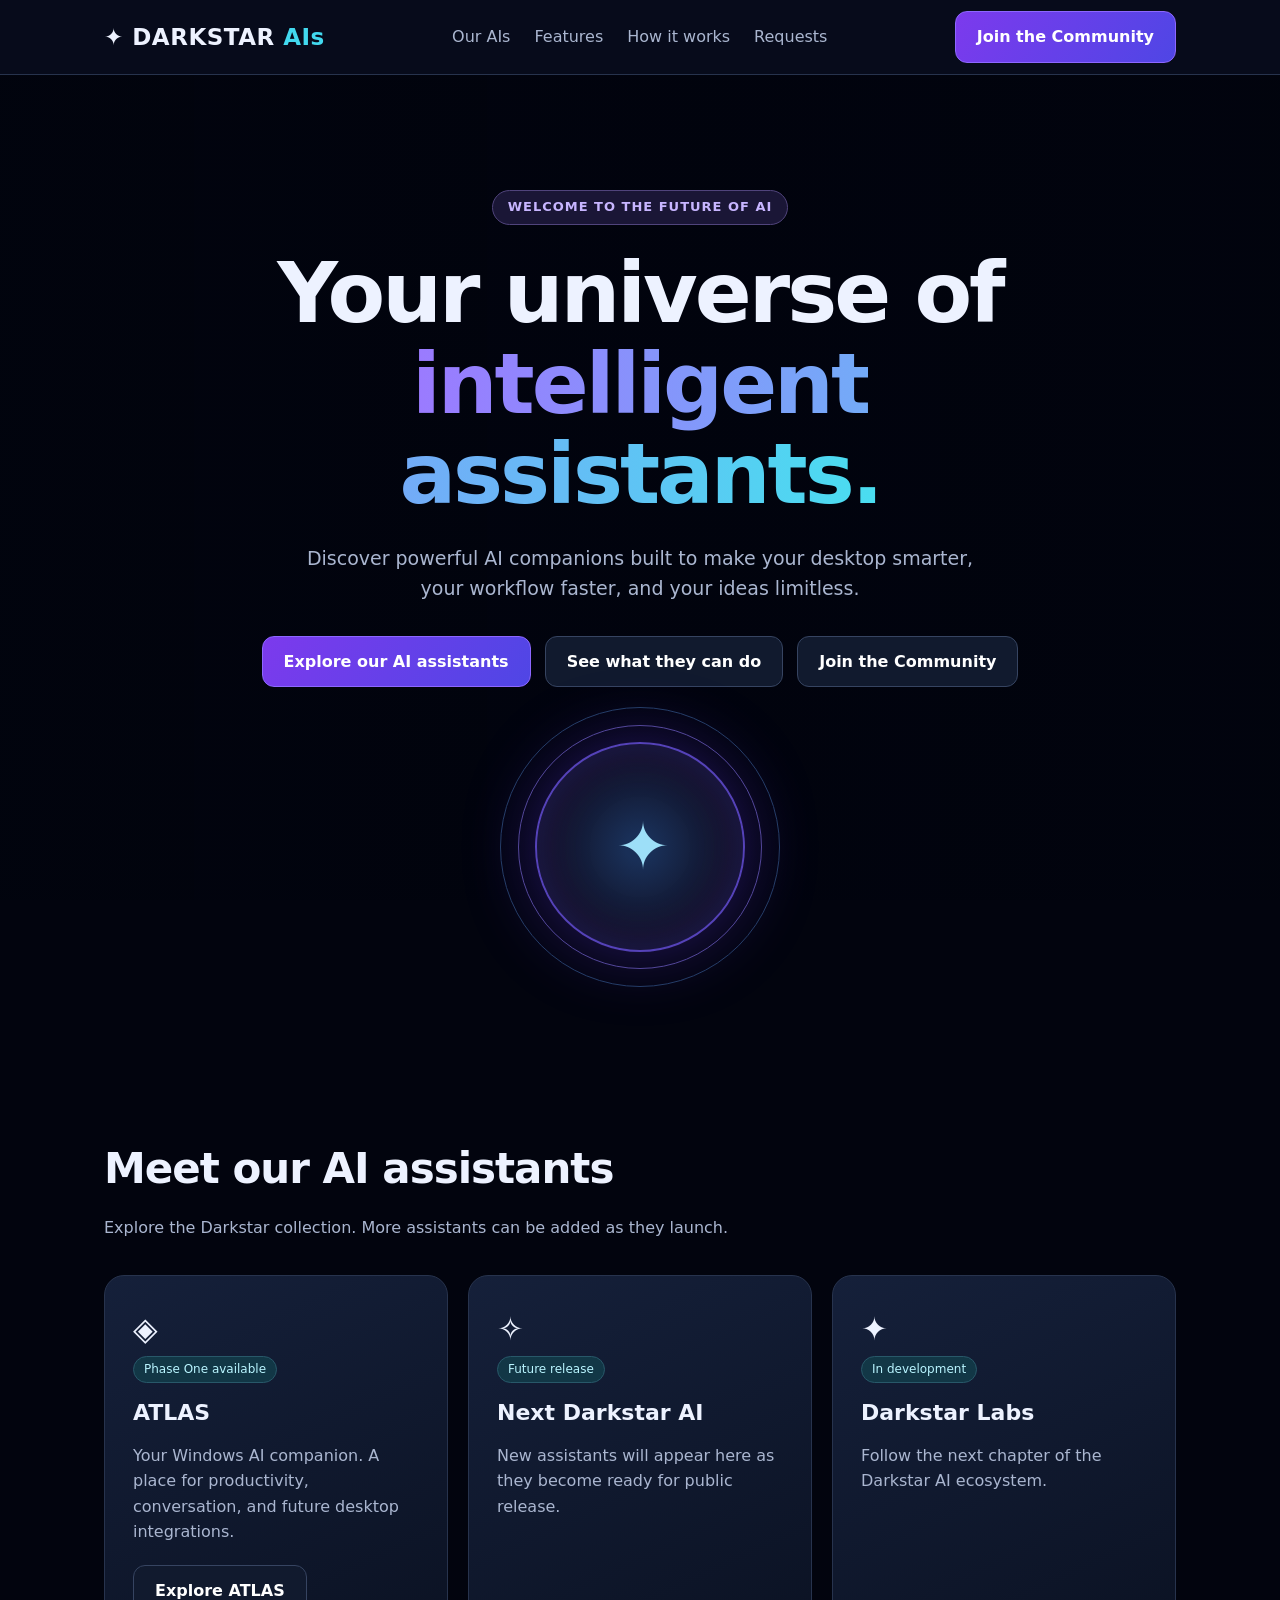
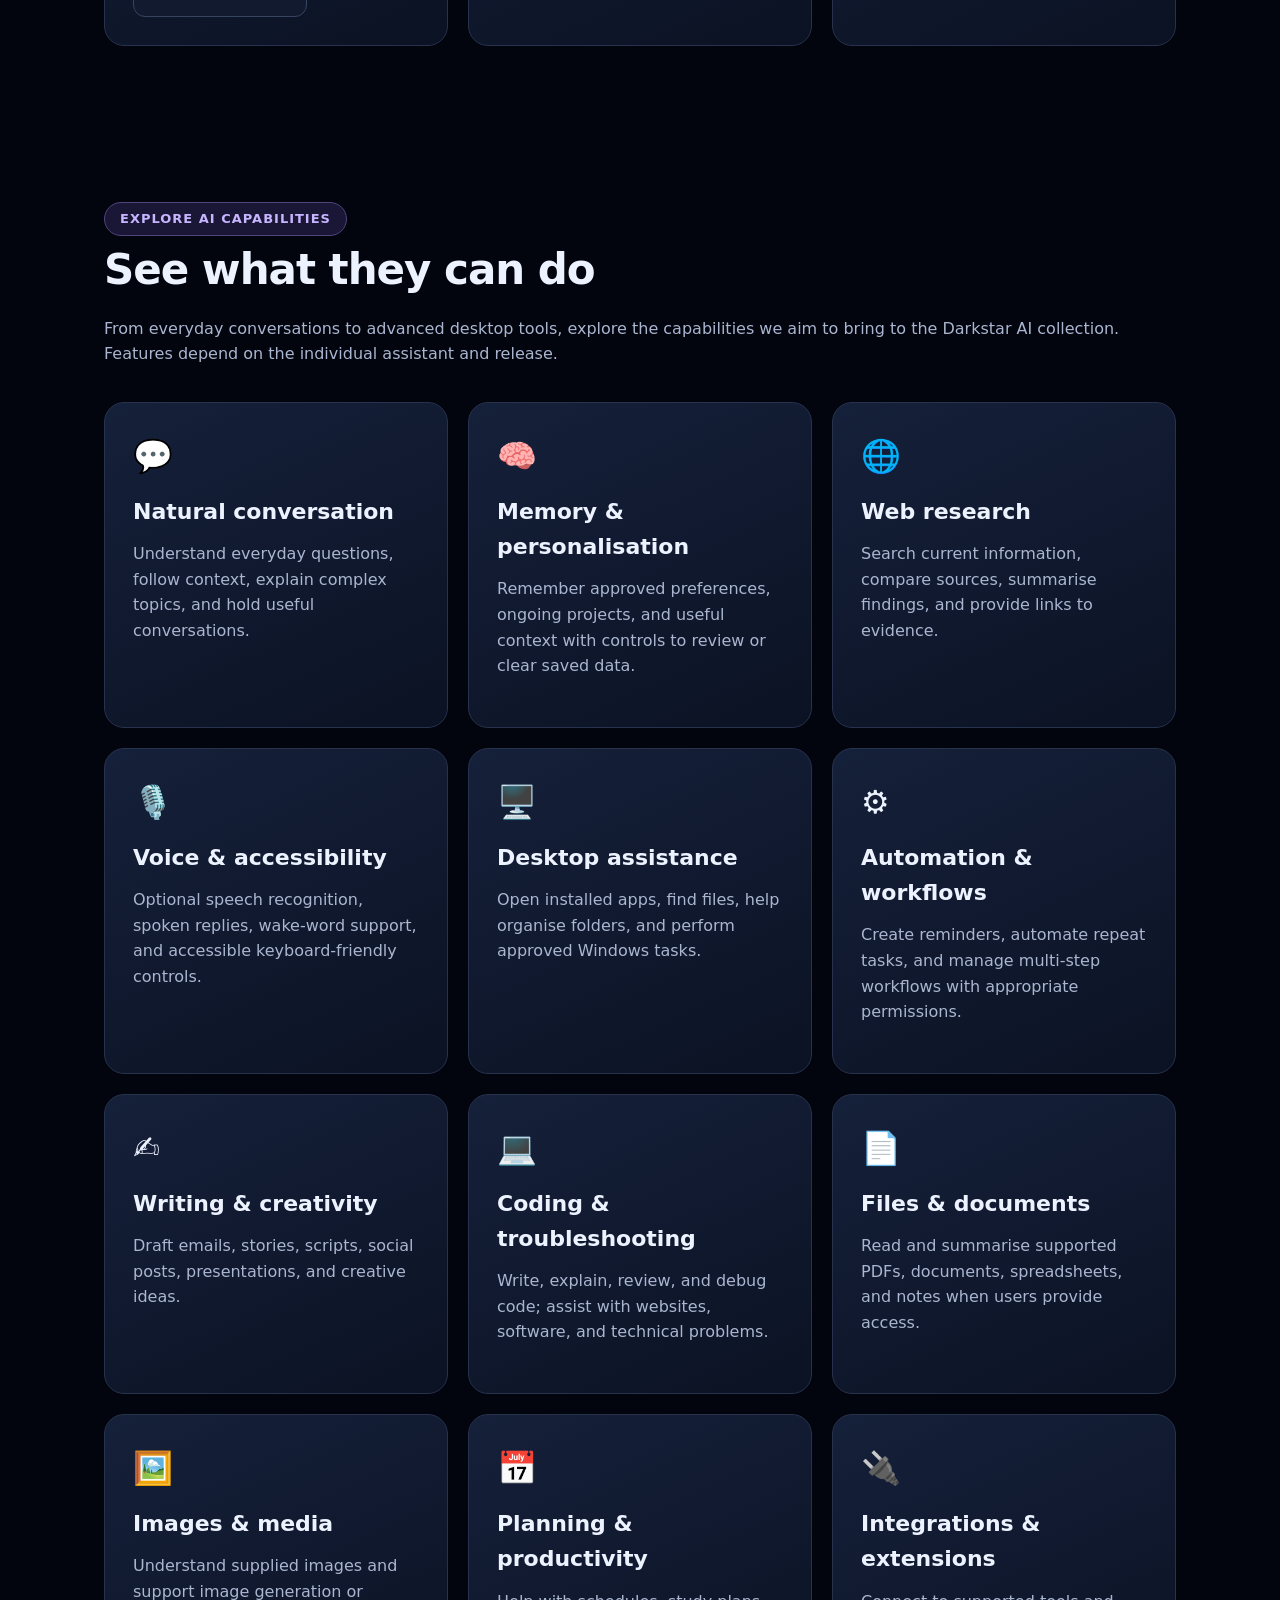
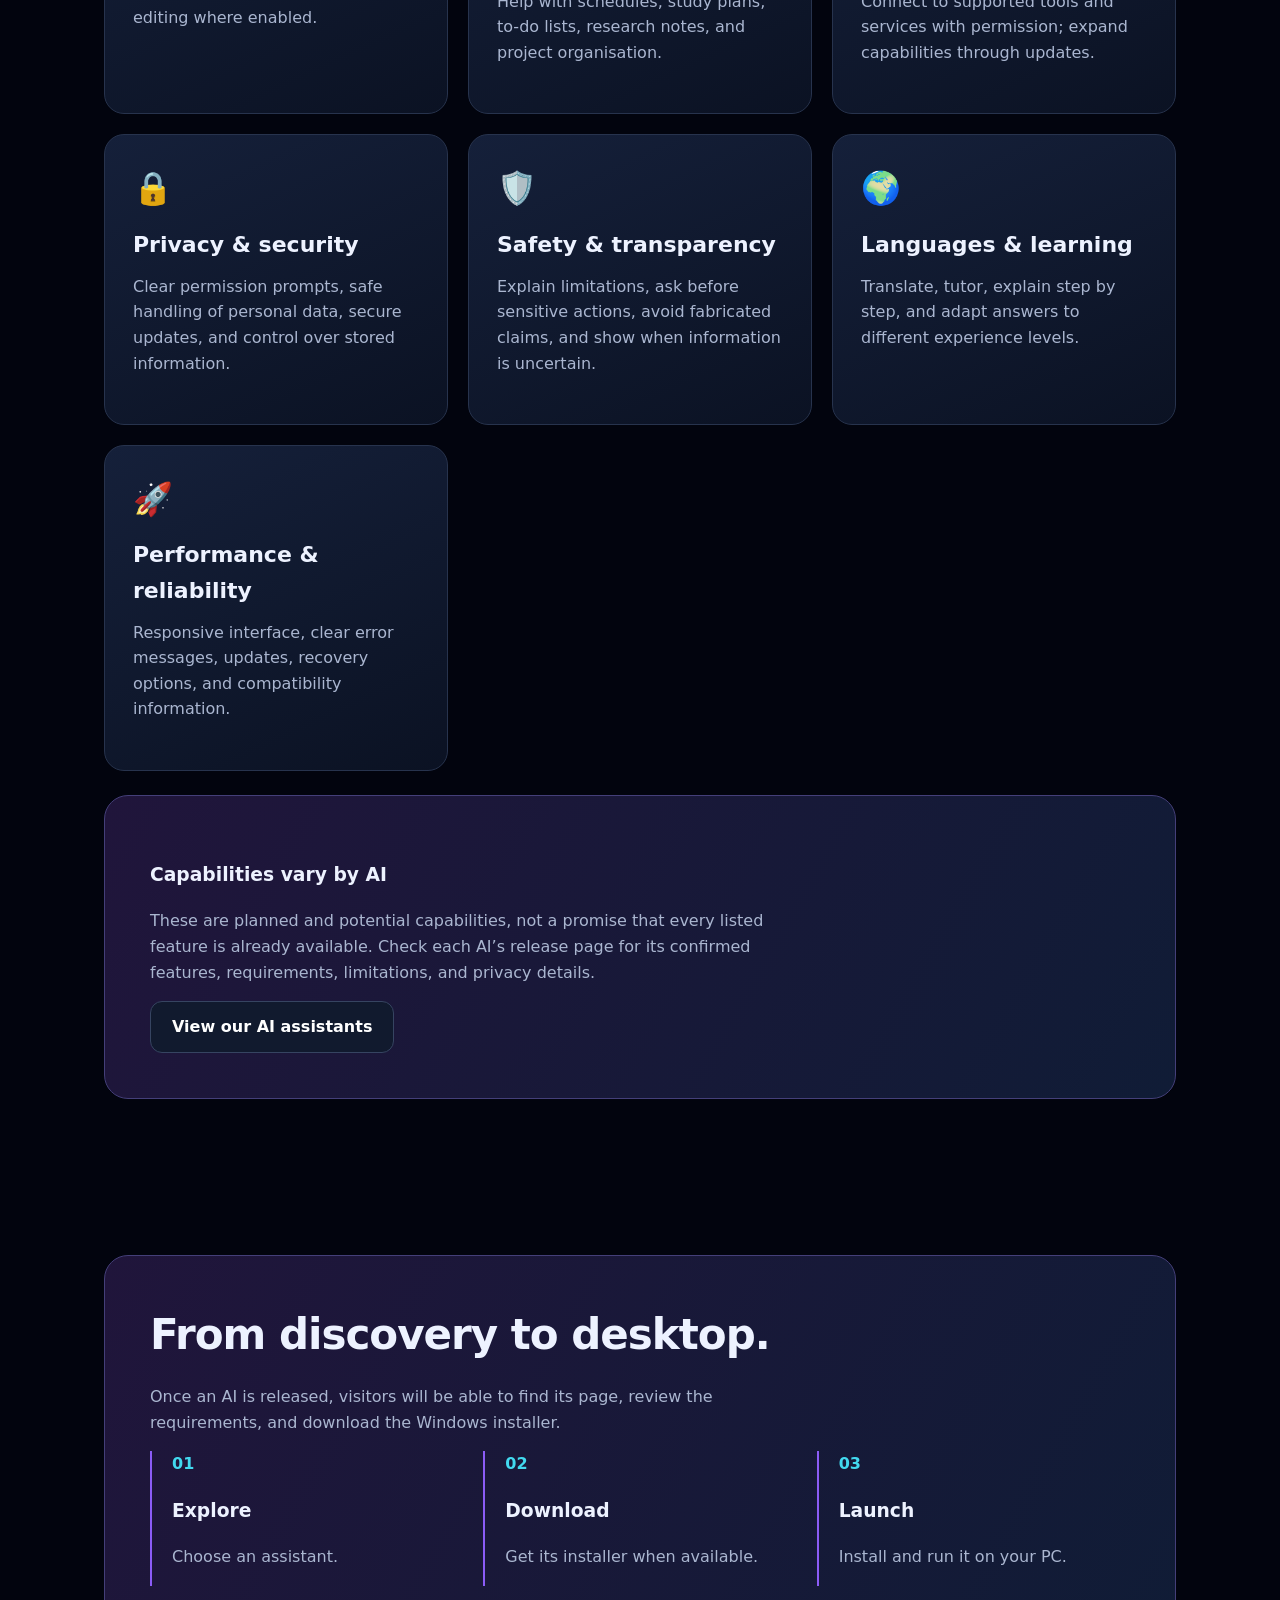
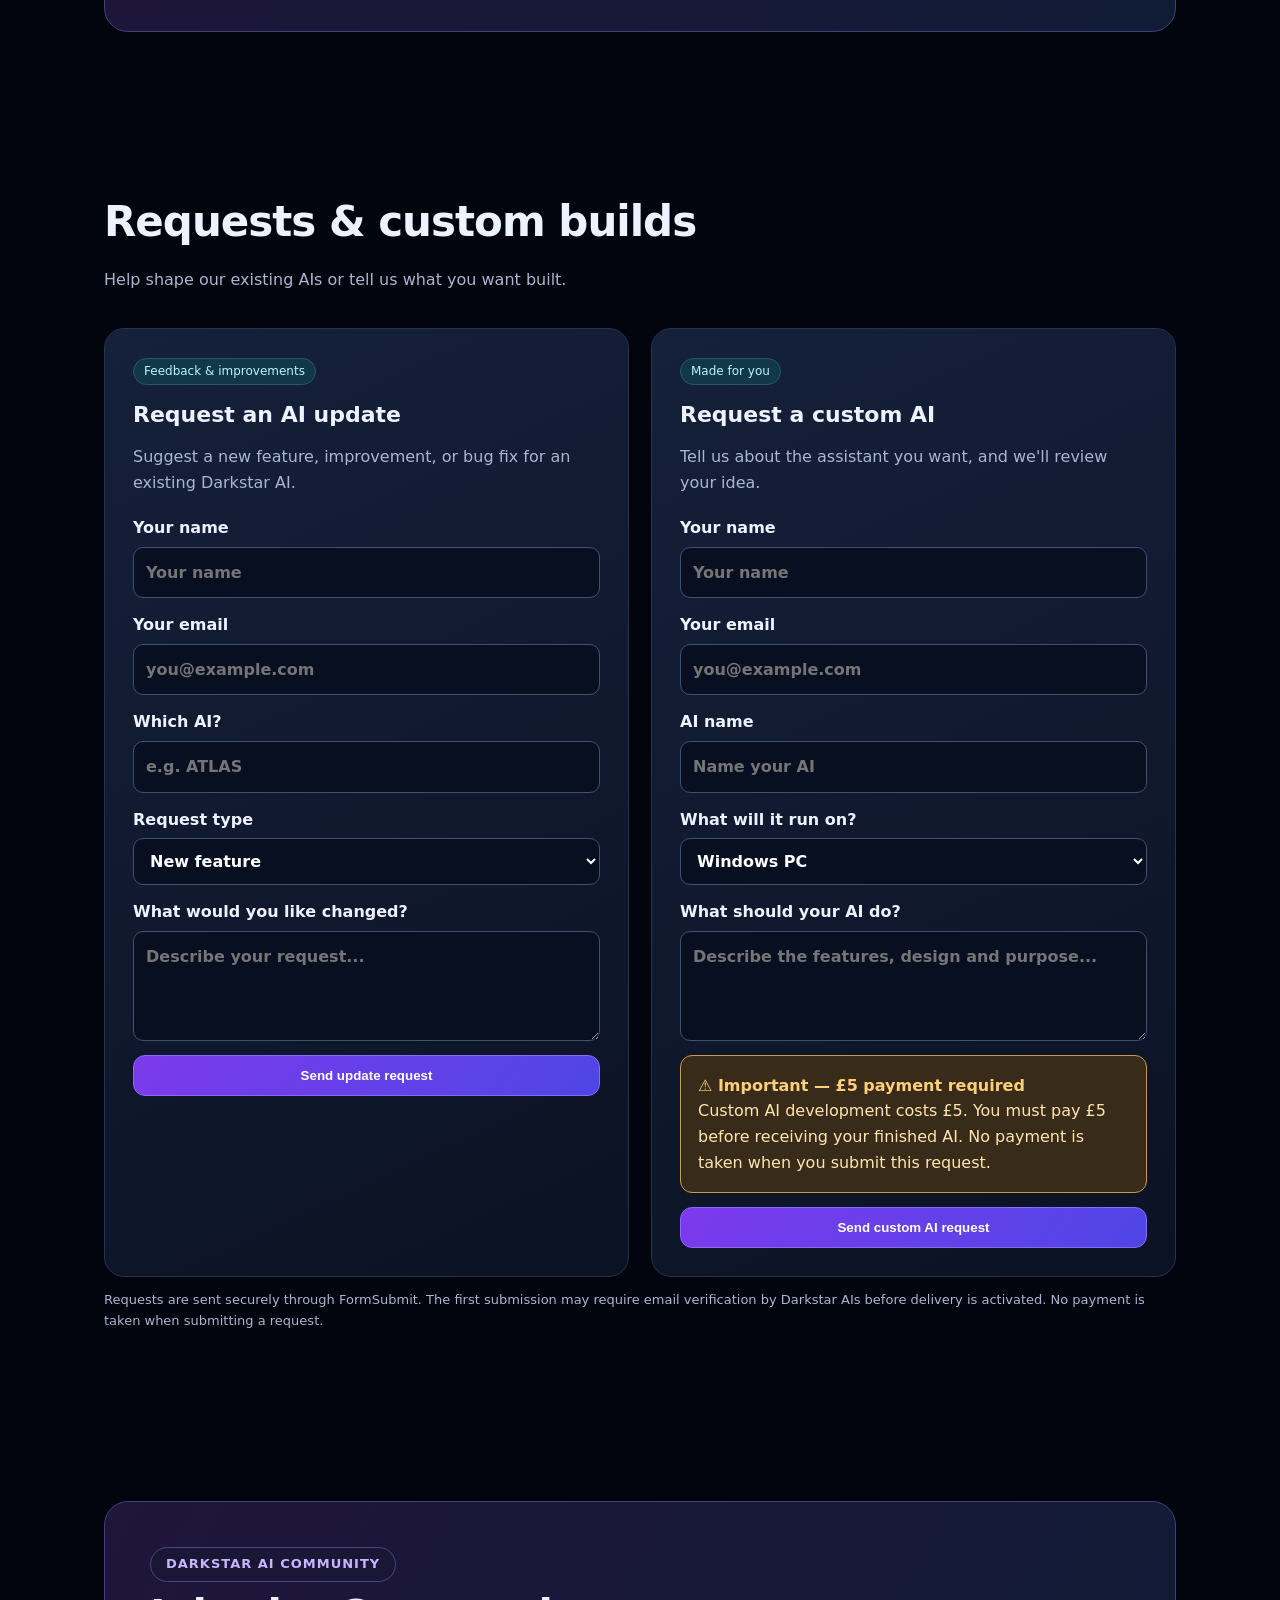
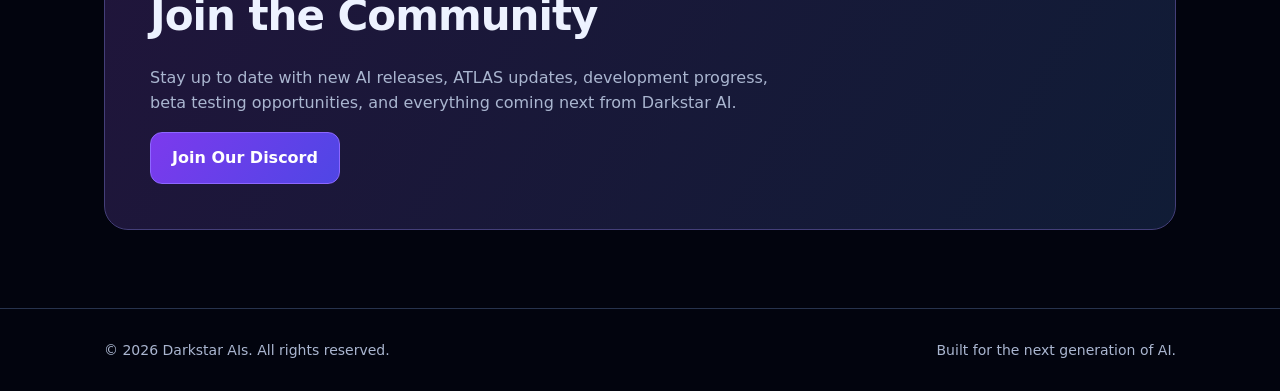
==== index.html @ ad6020cc "Remove Earth and Jupiter from Darkstar website backgrounds" ====
<!doctype html><html lang="en"><head><meta charset="utf-8"><meta name="viewport" content="width=device-width, initial-scale=1"><meta name="description" content="Darkstar AIs — discover next-generation desktop AI assistants."><title>Darkstar AIs — Your AI Universe</title><style>:root{color-scheme:dark;--bg:#060917;--card:#10182b;--line:#27334d;--accent:#8b5cf6;--cyan:#42d9ef;--text:#edf2ff;--muted:#aab6d0}*{box-sizing:border-box}html{scroll-behavior:smooth}body{margin:0;background:radial-gradient(ellipse at 80% 0%,#241544 0%,transparent 42%),radial-gradient(ellipse at 0% 50%,#092943 0%,transparent 38%),var(--bg);font:16px/1.6 system-ui,Segoe UI,Arial,sans-serif;color:var(--text)}a{color:inherit;text-decoration:none}.wrap{max-width:1120px;margin:auto;padding:0 24px}header{position:sticky;top:0;z-index:3;background:#080d1de8;backdrop-filter:blur(12px);border-bottom:1px solid var(--line)}nav{min-height:74px;display:flex;align-items:center;justify-content:space-between;gap:20px}.brand{font-size:23px;font-weight:850;letter-spacing:.5px}.brand span{color:var(--cyan)}.navlinks{display:flex;gap:24px;color:var(--muted)}.navlinks a:hover{color:white}.btn{display:inline-flex;align-items:center;justify-content:center;border:1px solid #8d67ff;border-radius:12px;padding:12px 21px;background:linear-gradient(125deg,#7c3aed,#4f46e5);font-weight:700;cursor:pointer;color:white}.btn.secondary{background:#111a2e;border-color:#364461}.btn:hover{filter:brightness(1.16)}.hero{padding:115px 0 105px;text-align:center}.eyebrow{display:inline-block;border:1px solid #50447c;border-radius:99px;padding:6px 15px;background:#1a1636;color:#c7b5ff;font-size:13px;font-weight:700;letter-spacing:1px;text-transform:uppercase}h1{font-size:clamp(46px,8vw,84px);line-height:1.08;letter-spacing:-3px;margin:23px auto;max-width:850px}h1 em{font-style:normal;background:linear-gradient(90deg,#9b7aff,#49def0);background-clip:text;color:transparent}.lead{max-width:670px;margin:0 auto 32px;color:var(--muted);font-size:19px}.actions{display:flex;gap:14px;justify-content:center;flex-wrap:wrap}.glow{width:210px;height:210px;border-radius:50%;margin:55px auto 0;display:grid;place-items:center;background:radial-gradient(circle,#192f57 10%,#101126 60%,#0b1020 70%);border:2px solid #5542b9;box-shadow:0 0 70px #683bf35c,inset 0 0 45px #5030ae66;position:relative}.glow:before,.glow:after{content:"";position:absolute;border:1px solid #53479a;border-radius:50%;inset:-19px}.glow:after{inset:-37px;border-color:#253d68}.glow strong{font-size:65px;letter-spacing:-6px;color:#9ddff8}section{padding:78px 0}h2{font-size:clamp(30px,4vw,42px);letter-spacing:-1px;margin:0 0 12px}.sub{color:var(--muted);margin:0 0 35px}.grid{display:grid;grid-template-columns:repeat(3,1fr);gap:20px}.card{border:1px solid var(--line);background:linear-gradient(155deg,#15203a,#0b1223);border-radius:20px;padding:28px}.card .symbol{font-size:32px}.card h3{font-size:22px;margin:12px 0}.card p{color:var(--muted);margin:0 0 20px}.tag{display:inline-block;color:#b9f5ff;background:#123746;border:1px solid #285869;border-radius:99px;padding:3px 10px;font-size:12px}.panel{border:1px solid #443f79;border-radius:24px;padding:45px;background:linear-gradient(120deg,#20153b,#101c36)}.panel p{color:var(--muted);max-width:650px}.request-grid{display:grid;grid-template-columns:1fr 1fr;gap:22px}.request-form{display:grid;gap:14px}.request-form label{display:grid;gap:6px;font-weight:650}.request-form input,.request-form select,.request-form textarea{width:100%;background:#080f20;border:1px solid #415071;border-radius:10px;color:#fff;padding:12px;font:inherit}.request-form textarea{min-height:110px;resize:vertical}.warning{border:1px solid #c99b4d;background:#382b1a;border-radius:12px;padding:17px;color:#ffe4ae}.warning strong{display:block;color:#ffcf79}.form-note{font-size:13px;color:var(--muted)}.steps{display:grid;grid-template-columns:repeat(3,1fr);gap:20px}.step{border-left:2px solid var(--accent);padding-left:20px}.step b{color:var(--cyan)}footer{border-top:1px solid var(--line);padding:30px 0;color:var(--muted);font-size:14px}.footer{display:flex;justify-content:space-between;gap:12px;flex-wrap:wrap}#notice{display:none;margin-top:15px;color:#b5eefa}@media(max-width:720px){.navlinks{gap:12px;font-size:13px}.navlinks a:last-child{display:none}.hero{padding:80px 0}.grid,.steps,.request-grid{grid-template-columns:1fr}.panel{padding:28px}h1{letter-spacing:-1.5px}}
/* Darkstar deep-space photography: remove all artificial planet circles. */
body{background:#02040e;min-height:100vh;isolation:isolate}
body::before{content:"";position:fixed;inset:0;z-index:-1;pointer-events:none;background:linear-gradient(90deg,rgba(2,4,14,.77),rgba(2,4,14,.58) 55%,rgba(2,4,14,.72)),url("https://cdn.esawebb.org/archives/images/screen/pillarsofcreation_composite.jpg") center center / cover no-repeat;opacity:.9}
body::after,main::before{content:none!important;display:none!important}
main{position:relative}
.card,.panel,.notice{backdrop-filter:blur(8px)}

/* Actual planet photography: Jupiter and Apollo 17 Earth, no synthetic circles or dark borders. */
body::after{content:"";display:block!important;position:fixed;right:-110px;top:12vh;width:clamp(290px,38vw,520px);aspect-ratio:1;z-index:-1;pointer-events:none;background:url("https://upload.wikimedia.org/wikipedia/commons/e/e2/Jupiter.jpg") center/cover no-repeat;mask-image:radial-gradient(circle at center,#000 0 42%,transparent 47%);-webkit-mask-image:radial-gradient(circle at center,#000 0 42%,transparent 47%);opacity:.86;filter:drop-shadow(0 0 16px rgba(250,200,160,.2))}
main::before{content:"";display:block!important;position:absolute;left:-85px;top:390px;width:210px;aspect-ratio:1;z-index:-1;pointer-events:none;background:url("https://upload.wikimedia.org/wikipedia/commons/9/97/The_Earth_seen_from_Apollo_17.jpg") center/cover no-repeat;mask-image:radial-gradient(circle at center,#000 0 42%,transparent 47%);-webkit-mask-image:radial-gradient(circle at center,#000 0 42%,transparent 47%);opacity:.82}
@media(max-width:720px){body::after{right:-130px;top:18vh;opacity:.56}main::before{left:-100px;opacity:.6}}

/* Planet visibility fix: keep photographic planets above page background but behind content. */
body{isolation:auto!important;position:relative}
body::before{z-index:0!important}
body::after{z-index:0!important;display:block!important;content:""!important;position:fixed!important;right:-85px!important;top:14vh!important;width:clamp(280px,34vw,470px)!important;height:clamp(280px,34vw,470px)!important;border-radius:50%!important;background-image:url("https://upload.wikimedia.org/wikipedia/commons/e/e2/Jupiter.jpg")!important;background-position:center!important;background-size:cover!important;opacity:.94!important;mask-image:radial-gradient(circle,#000 0 46%,transparent 49%)!important;-webkit-mask-image:radial-gradient(circle,#000 0 46%,transparent 49%)!important}
body>header,body>main,body>footer{position:relative;z-index:1}
main::before{z-index:0!important;display:block!important;content:""!important;position:absolute!important;top:330px!important;left:-90px!important;width:220px!important;height:220px!important;border-radius:50%!important;background-image:url("https://upload.wikimedia.org/wikipedia/commons/9/97/The_Earth_seen_from_Apollo_17.jpg")!important;background-position:center!important;background-size:cover!important;opacity:.9!important;mask-image:radial-gradient(circle,#000 0 46%,transparent 49%)!important;-webkit-mask-image:radial-gradient(circle,#000 0 46%,transparent 49%)!important}
main>.wrap,main>section{position:relative;z-index:1}
@media(max-width:720px){body::after{right:-150px!important;opacity:.6!important}main::before{left:-125px!important;opacity:.65!important}}

/* Planet removal: retain nebula photography only. */
body::after,main::before{content:none!important;display:none!important;background:none!important}
</style></head><body><header><div class="wrap"><nav><a class="brand" href="#top">✦ DARKSTAR <span>AIs</span></a><div class="navlinks"><a href="#assistants">Our AIs</a><a href="#features">Features</a><a href="#how">How it works</a><a href="#requests">Requests</a></div><a class="btn" href="https://discord.gg/D59r4F8wMC" target="_blank" rel="noopener noreferrer">Join the Community</a></nav></div></header><main id="top"><div class="wrap hero"><span class="eyebrow">Welcome to the future of AI</span><h1>Your universe of <em>intelligent assistants.</em></h1><p class="lead">Discover powerful AI companions built to make your desktop smarter, your workflow faster, and your ideas limitless.</p><div class="actions"><a class="btn" href="#assistants">Explore our AI assistants</a><a class="btn secondary" href="#features">See what they can do</a><a class="btn secondary" href="https://discord.gg/D59r4F8wMC" target="_blank" rel="noopener noreferrer">Join the Community</a></div><div class="glow" aria-label="Darkstar AI emblem"><strong>✦</strong></div></div><section id="assistants"><div class="wrap"><h2>Meet our AI assistants</h2><p class="sub">Explore the Darkstar collection. More assistants can be added as they launch.</p><div class="grid"><article class="card"><div class="symbol">◈</div><span class="tag">Phase One available</span><h3>ATLAS</h3><p>Your Windows AI companion. A place for productivity, conversation, and future desktop integrations.</p><a class="btn secondary" href="/atlas.html">Explore ATLAS</a></article><article class="card"><div class="symbol">✧</div><span class="tag">Future release</span><h3>Next Darkstar AI</h3><p>New assistants will appear here as they become ready for public release.</p></article><article class="card"><div class="symbol">✦</div><span class="tag">In development</span><h3>Darkstar Labs</h3><p>Follow the next chapter of the Darkstar AI ecosystem.</p></article></div><p id="notice" role="status">ATLAS is not yet available to download. Add your real installer link before launching downloads.</p></div></section><section id="features"><div class="wrap"><span class="eyebrow">Explore AI capabilities</span><h2>See what they can do</h2><p class="sub">From everyday conversations to advanced desktop tools, explore the capabilities we aim to bring to the Darkstar AI collection. Features depend on the individual assistant and release.</p><div class="grid"><article class="card"><div class="symbol">💬</div><h3>Natural conversation</h3><p>Understand everyday questions, follow context, explain complex topics, and hold useful conversations.</p></article><article class="card"><div class="symbol">🧠</div><h3>Memory & personalisation</h3><p>Remember approved preferences, ongoing projects, and useful context with controls to review or clear saved data.</p></article><article class="card"><div class="symbol">🌐</div><h3>Web research</h3><p>Search current information, compare sources, summarise findings, and provide links to evidence.</p></article><article class="card"><div class="symbol">🎙️</div><h3>Voice & accessibility</h3><p>Optional speech recognition, spoken replies, wake-word support, and accessible keyboard-friendly controls.</p></article><article class="card"><div class="symbol">🖥️</div><h3>Desktop assistance</h3><p>Open installed apps, find files, help organise folders, and perform approved Windows tasks.</p></article><article class="card"><div class="symbol">⚙️</div><h3>Automation & workflows</h3><p>Create reminders, automate repeat tasks, and manage multi-step workflows with appropriate permissions.</p></article><article class="card"><div class="symbol">✍️</div><h3>Writing & creativity</h3><p>Draft emails, stories, scripts, social posts, presentations, and creative ideas.</p></article><article class="card"><div class="symbol">💻</div><h3>Coding & troubleshooting</h3><p>Write, explain, review, and debug code; assist with websites, software, and technical problems.</p></article><article class="card"><div class="symbol">📄</div><h3>Files & documents</h3><p>Read and summarise supported PDFs, documents, spreadsheets, and notes when users provide access.</p></article><article class="card"><div class="symbol">🖼️</div><h3>Images & media</h3><p>Understand supplied images and support image generation or editing where enabled.</p></article><article class="card"><div class="symbol">📅</div><h3>Planning & productivity</h3><p>Help with schedules, study plans, to-do lists, research notes, and project organisation.</p></article><article class="card"><div class="symbol">🔌</div><h3>Integrations & extensions</h3><p>Connect to supported tools and services with permission; expand capabilities through updates.</p></article><article class="card"><div class="symbol">🔒</div><h3>Privacy & security</h3><p>Clear permission prompts, safe handling of personal data, secure updates, and control over stored information.</p></article><article class="card"><div class="symbol">🛡️</div><h3>Safety & transparency</h3><p>Explain limitations, ask before sensitive actions, avoid fabricated claims, and show when information is uncertain.</p></article><article class="card"><div class="symbol">🌍</div><h3>Languages & learning</h3><p>Translate, tutor, explain step by step, and adapt answers to different experience levels.</p></article><article class="card"><div class="symbol">🚀</div><h3>Performance & reliability</h3><p>Responsive interface, clear error messages, updates, recovery options, and compatibility information.</p></article></div><div class="panel" style="margin-top:24px"><h3>Capabilities vary by AI</h3><p>These are planned and potential capabilities, not a promise that every listed feature is already available. Check each AI’s release page for its confirmed features, requirements, limitations, and privacy details.</p><a class="btn secondary" href="#assistants">View our AI assistants</a></div></div></section><section id="how"><div class="wrap"><div class="panel"><h2>From discovery to desktop.</h2><p>Once an AI is released, visitors will be able to find its page, review the requirements, and download the Windows installer.</p><div class="steps"><div class="step"><b>01</b><h3>Explore</h3><p>Choose an assistant.</p></div><div class="step"><b>02</b><h3>Download</h3><p>Get its installer when available.</p></div><div class="step"><b>03</b><h3>Launch</h3><p>Install and run it on your PC.</p></div></div></div></div></section><section id="requests"><div class="wrap"><h2>Requests & custom builds</h2><p class="sub">Help shape our existing AIs or tell us what you want built.</p><div class="request-grid"><article class="card"><span class="tag">Feedback & improvements</span><h3>Request an AI update</h3><p>Suggest a new feature, improvement, or bug fix for an existing Darkstar AI.</p><form class="request-form" id="update-form" action="https://formsubmit.co/darkstars5771@gmail.com" method="POST"><input type="hidden" name="_next" value="https://darkstar-ais.github.io/darkstar-ais/"><input type="hidden" name="_subject" value="Darkstar AIs - Update Request"><input type="hidden" name="_template" value="table"><input type="hidden" name="request_category" value="AI update request"><label>Your name<input name="name" required maxlength="100" placeholder="Your name"></label><label>Your email<input name="email" type="email" required placeholder="you@example.com"></label><label>Which AI?<input name="ai" required maxlength="100" placeholder="e.g. ATLAS"></label><label>Request type<select name="type" required><option value="Feature request">New feature</option><option value="Bug report">Bug fix</option><option value="Improvement">Improvement</option></select></label><label>What would you like changed?<textarea name="details" required maxlength="4000" placeholder="Describe your request..."></textarea></label><button class="btn" type="submit">Send update request</button></form></article><article class="card"><span class="tag">Made for you</span><h3>Request a custom AI</h3><p>Tell us about the assistant you want, and we'll review your idea.</p><form class="request-form" id="custom-form" action="https://formsubmit.co/darkstars5771@gmail.com" method="POST"><input type="hidden" name="_next" value="https://darkstar-ais.github.io/darkstar-ais/"><input type="hidden" name="_subject" value="Darkstar AIs - Custom AI Request"><input type="hidden" name="_template" value="table"><input type="hidden" name="request_category" value="Custom AI request - £5 payable before delivery"><label>Your name<input name="name" required maxlength="100" placeholder="Your name"></label><label>Your email<input name="email" type="email" required placeholder="you@example.com"></label><label>AI name<input name="ai" required maxlength="100" placeholder="Name your AI"></label><label>What will it run on?<select name="platform" required><option value="Windows PC">Windows PC</option><option value="Web">Website / browser</option><option value="Other">Other / discuss with me</option></select></label><label>What should your AI do?<textarea name="details" required maxlength="4000" placeholder="Describe the features, design and purpose..."></textarea></label><div class="warning" role="note"><strong>⚠ Important — £5 payment required</strong>Custom AI development costs £5. You must pay £5 before receiving your finished AI. No payment is taken when you submit this request.</div><button class="btn" type="submit">Send custom AI request</button></form></article></div><p class="form-note" id="request-status" role="status" aria-live="polite">Requests are sent securely through FormSubmit. The first submission may require email verification by Darkstar AIs before delivery is activated. No payment is taken when submitting a request.</p></div></section><section id="community"><div class="wrap"><div class="panel"><span class="eyebrow">Darkstar AI Community</span><h2>Join the Community</h2><p>Stay up to date with new AI releases, ATLAS updates, development progress, beta testing opportunities, and everything coming next from Darkstar AI.</p><a class="btn" href="https://discord.gg/D59r4F8wMC" target="_blank" rel="noopener noreferrer">Join Our Discord</a></div></div></section></main><footer><div class="wrap footer"><span>© <span id="year"></span> Darkstar AIs. All rights reserved.</span><span>Built for the next generation of AI.</span></div></footer><script>document.getElementById('year').textContent=new Date().getFullYear();function showNotice(){document.getElementById('notice').style.display='block';document.getElementById('notice').scrollIntoView({behavior:'smooth',block:'nearest'})}
for(const form of document.querySelectorAll('.request-form')){
  form.addEventListener('submit',async function(event){
    event.preventDefault();
    const status=document.getElementById('request-status');
    const button=form.querySelector('button[type="submit"]');
    const original=button.textContent;
    button.disabled=true;button.textContent='Sending request...';
    status.textContent='Sending your request. Please wait...';
    try{
      const response=await fetch('https://formsubmit.co/ajax/darkstars5771@gmail.com',{
        method:'POST',body:new FormData(form),headers:{'Accept':'application/json'}
      });
      const result=await response.json();
      if(!response.ok||result.success===false||result.success==='false'){
        throw new Error(result.message||'The request could not be sent.');
      }
      status.textContent='Your request was submitted. If this is the first submission, the website owner may need to activate FormSubmit by email before delivery works.';
      form.reset();
    }catch(error){
      status.textContent='We could not confirm your request was sent. Please try again later. '+(error.message||'');
    }finally{
      button.disabled=false;button.textContent=original;
      status.scrollIntoView({behavior:'smooth',block:'center'});
    }
  });
}</script></body></html>
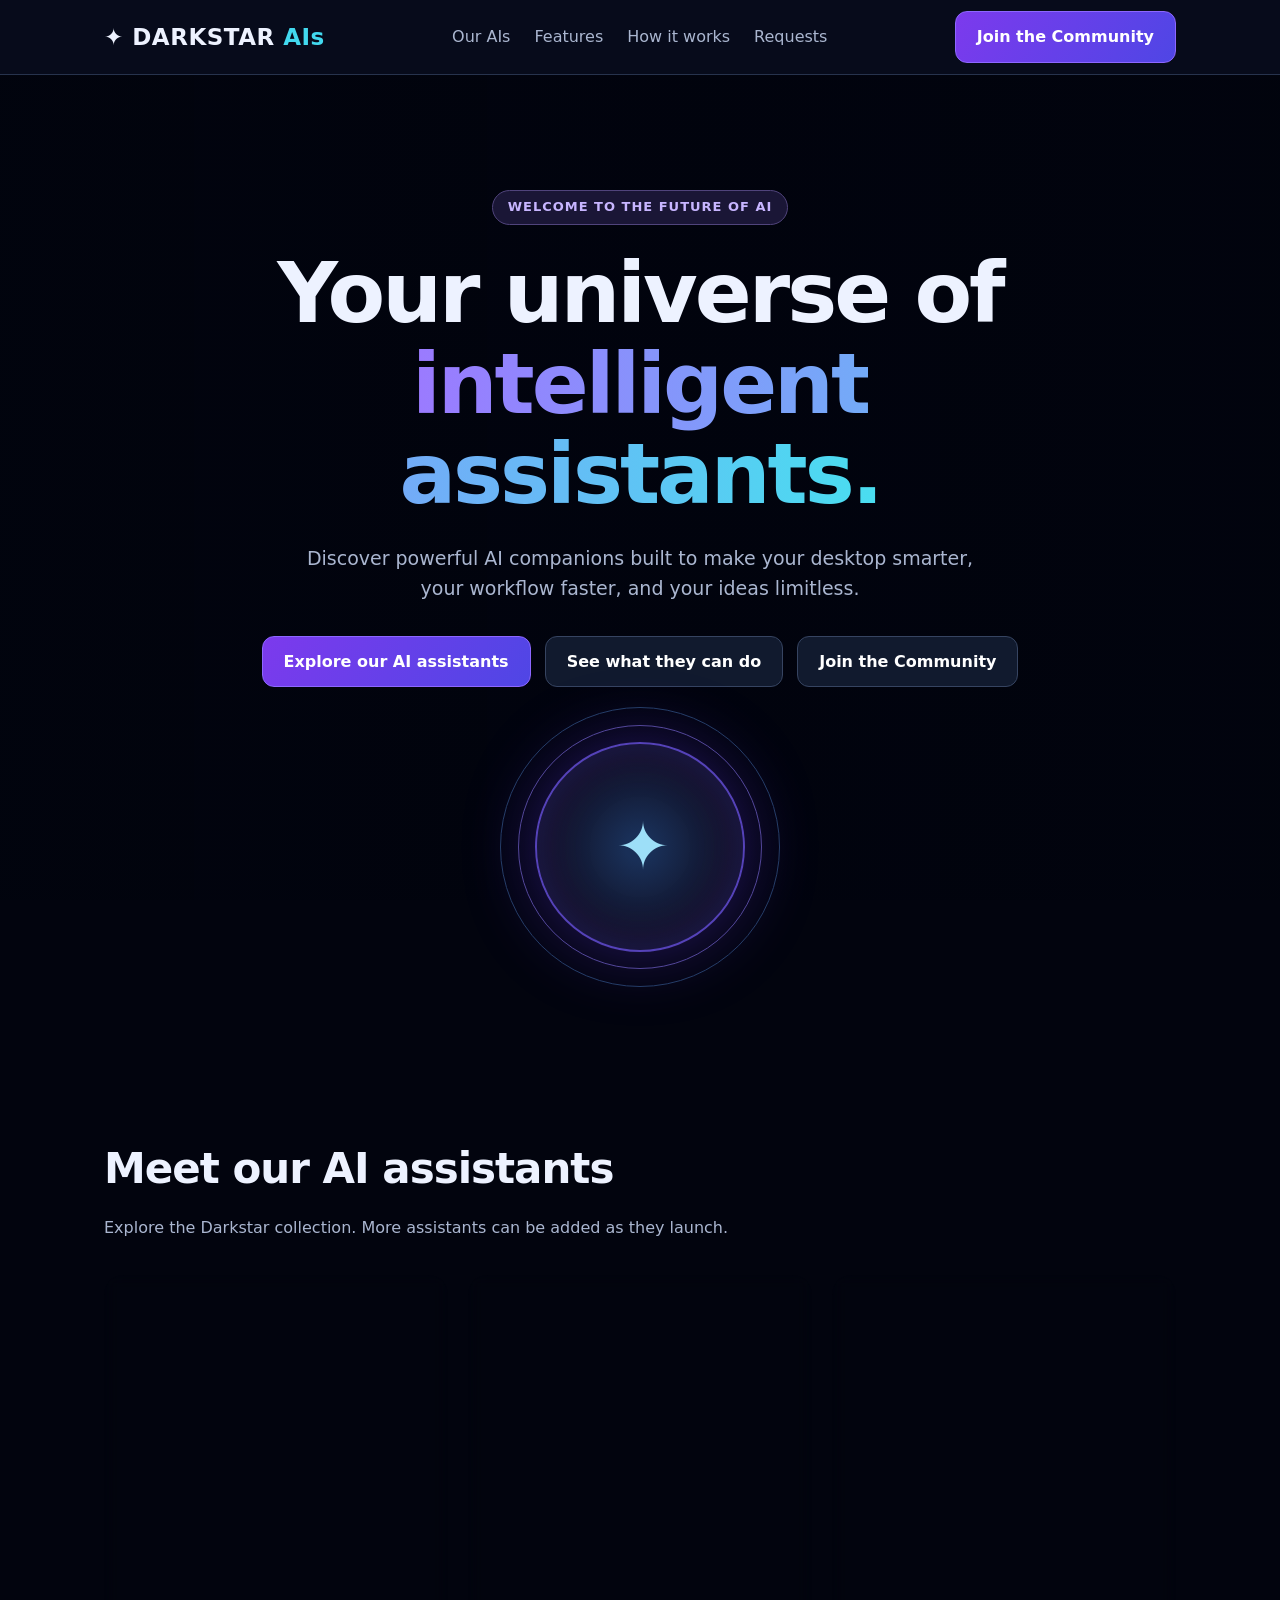
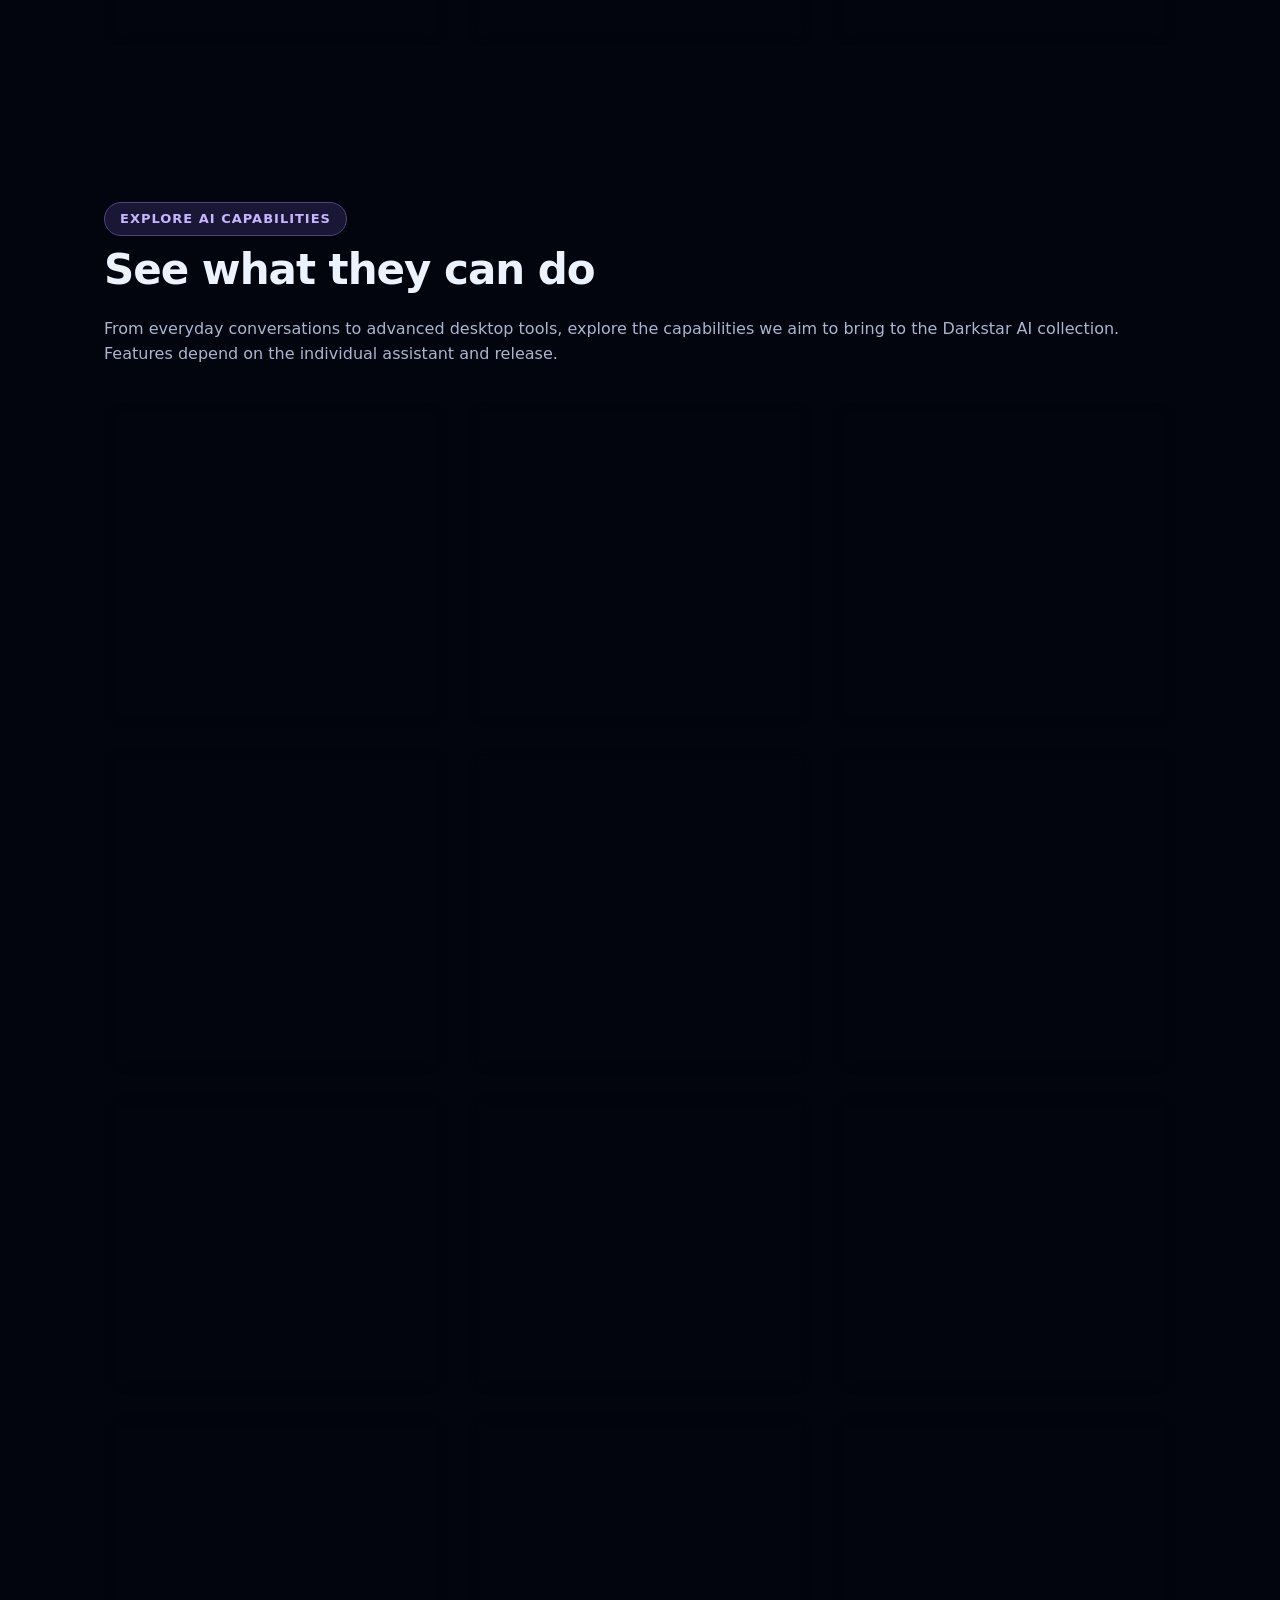
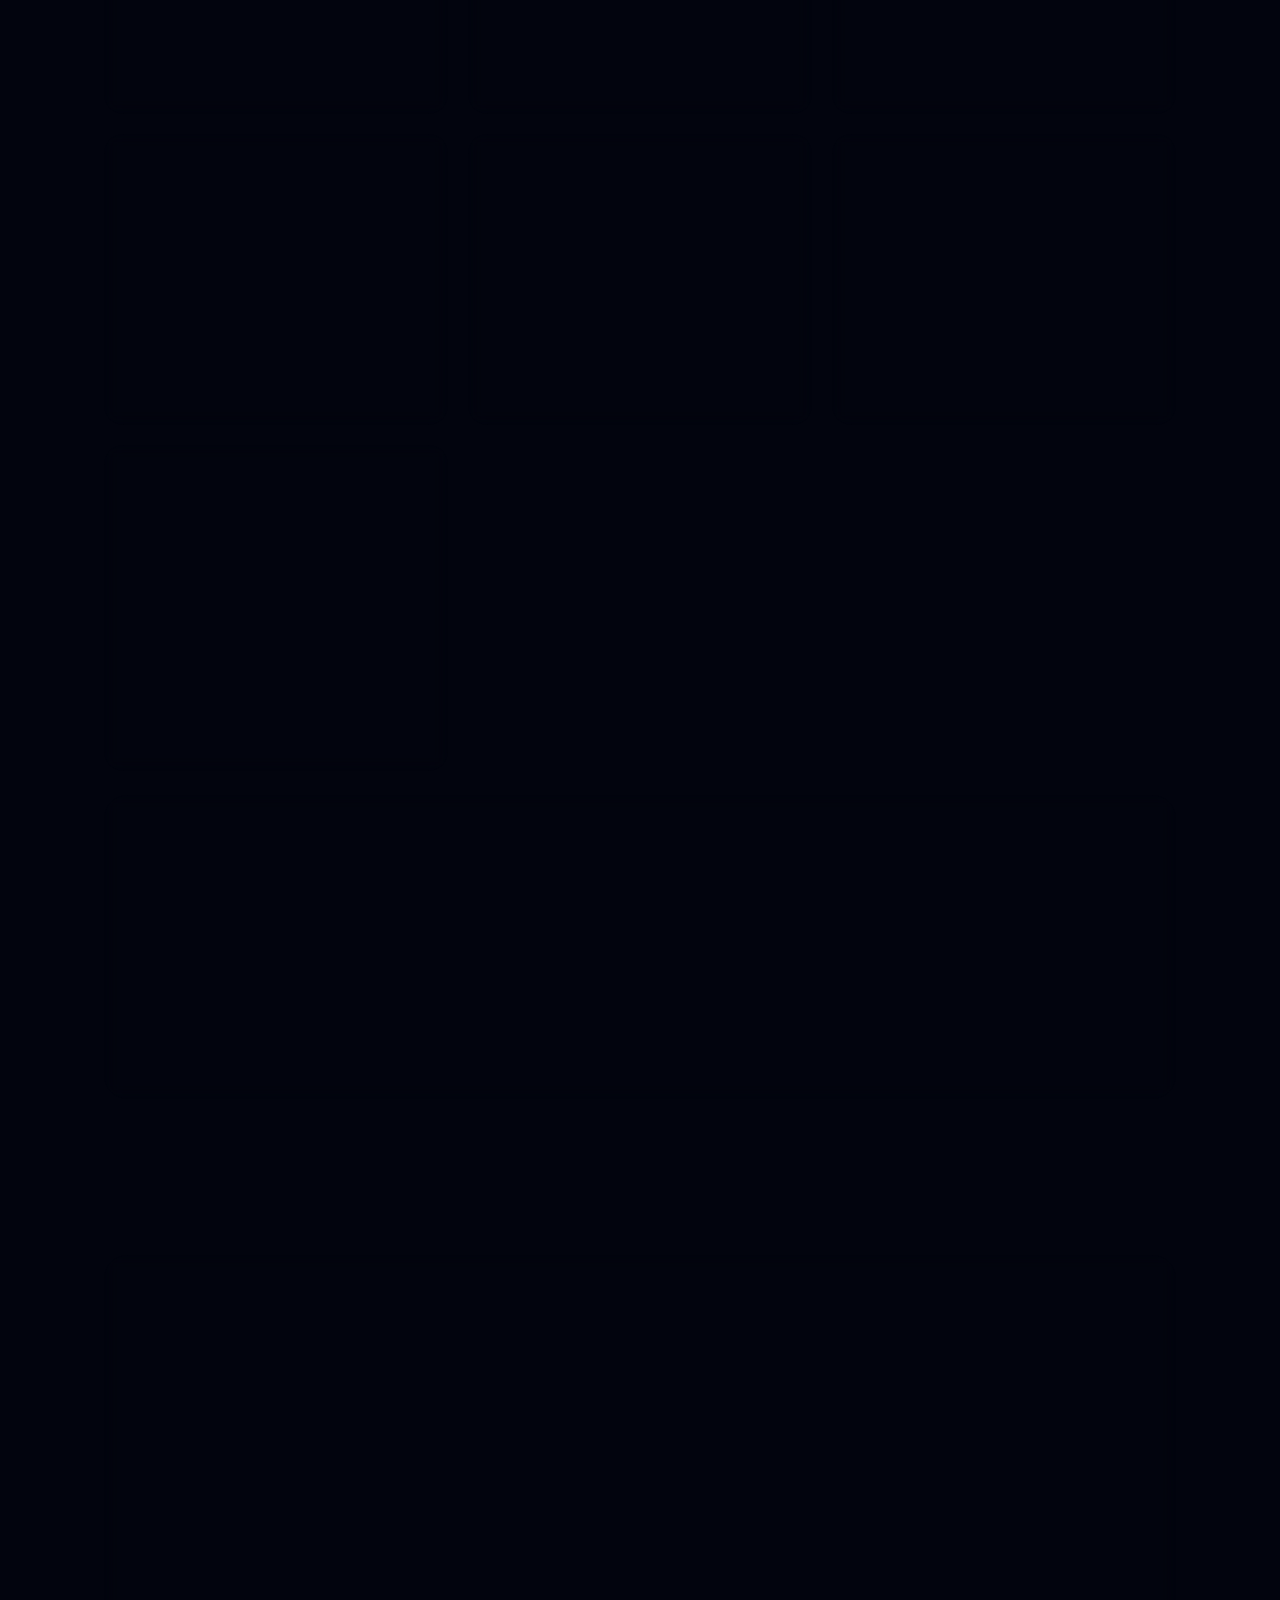
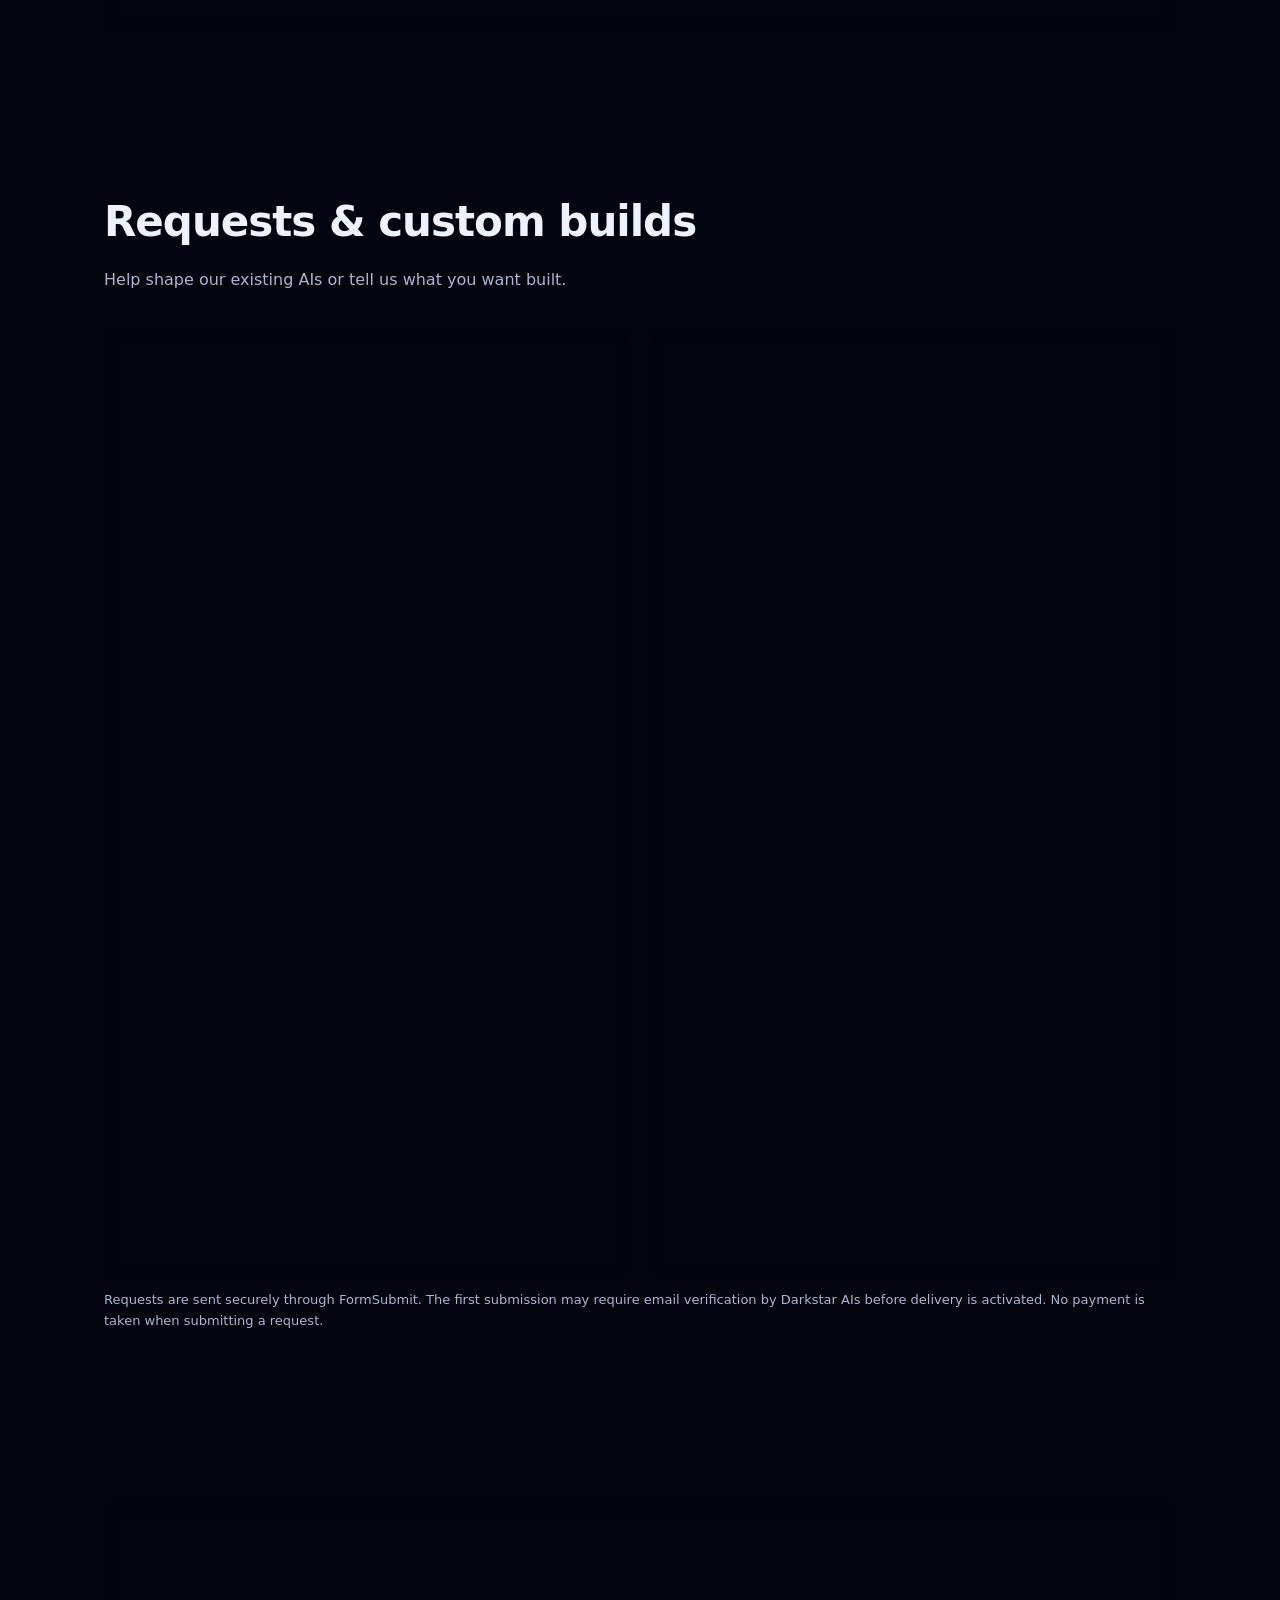
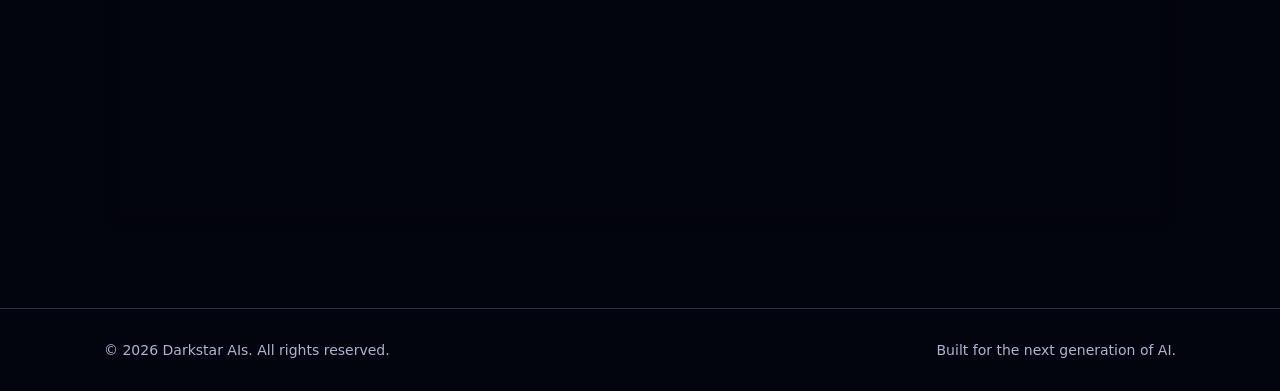
==== commit 7fb6c450: "Polish Darkstar visual design with glass cards, improved typography and nebula backdrop" ====
--- a/index.html
+++ b/index.html
@@ -22,7 +22,7 @@
 
 /* Planet removal: retain nebula photography only. */
 body::after,main::before{content:none!important;display:none!important;background:none!important}
-</style></head><body><header><div class="wrap"><nav><a class="brand" href="#top">✦ DARKSTAR <span>AIs</span></a><div class="navlinks"><a href="#assistants">Our AIs</a><a href="#features">Features</a><a href="#how">How it works</a><a href="#requests">Requests</a></div><a class="btn" href="https://discord.gg/D59r4F8wMC" target="_blank" rel="noopener noreferrer">Join the Community</a></nav></div></header><main id="top"><div class="wrap hero"><span class="eyebrow">Welcome to the future of AI</span><h1>Your universe of <em>intelligent assistants.</em></h1><p class="lead">Discover powerful AI companions built to make your desktop smarter, your workflow faster, and your ideas limitless.</p><div class="actions"><a class="btn" href="#assistants">Explore our AI assistants</a><a class="btn secondary" href="#features">See what they can do</a><a class="btn secondary" href="https://discord.gg/D59r4F8wMC" target="_blank" rel="noopener noreferrer">Join the Community</a></div><div class="glow" aria-label="Darkstar AI emblem"><strong>✦</strong></div></div><section id="assistants"><div class="wrap"><h2>Meet our AI assistants</h2><p class="sub">Explore the Darkstar collection. More assistants can be added as they launch.</p><div class="grid"><article class="card"><div class="symbol">◈</div><span class="tag">Phase One available</span><h3>ATLAS</h3><p>Your Windows AI companion. A place for productivity, conversation, and future desktop integrations.</p><a class="btn secondary" href="/atlas.html">Explore ATLAS</a></article><article class="card"><div class="symbol">✧</div><span class="tag">Future release</span><h3>Next Darkstar AI</h3><p>New assistants will appear here as they become ready for public release.</p></article><article class="card"><div class="symbol">✦</div><span class="tag">In development</span><h3>Darkstar Labs</h3><p>Follow the next chapter of the Darkstar AI ecosystem.</p></article></div><p id="notice" role="status">ATLAS is not yet available to download. Add your real installer link before launching downloads.</p></div></section><section id="features"><div class="wrap"><span class="eyebrow">Explore AI capabilities</span><h2>See what they can do</h2><p class="sub">From everyday conversations to advanced desktop tools, explore the capabilities we aim to bring to the Darkstar AI collection. Features depend on the individual assistant and release.</p><div class="grid"><article class="card"><div class="symbol">💬</div><h3>Natural conversation</h3><p>Understand everyday questions, follow context, explain complex topics, and hold useful conversations.</p></article><article class="card"><div class="symbol">🧠</div><h3>Memory & personalisation</h3><p>Remember approved preferences, ongoing projects, and useful context with controls to review or clear saved data.</p></article><article class="card"><div class="symbol">🌐</div><h3>Web research</h3><p>Search current information, compare sources, summarise findings, and provide links to evidence.</p></article><article class="card"><div class="symbol">🎙️</div><h3>Voice & accessibility</h3><p>Optional speech recognition, spoken replies, wake-word support, and accessible keyboard-friendly controls.</p></article><article class="card"><div class="symbol">🖥️</div><h3>Desktop assistance</h3><p>Open installed apps, find files, help organise folders, and perform approved Windows tasks.</p></article><article class="card"><div class="symbol">⚙️</div><h3>Automation & workflows</h3><p>Create reminders, automate repeat tasks, and manage multi-step workflows with appropriate permissions.</p></article><article class="card"><div class="symbol">✍️</div><h3>Writing & creativity</h3><p>Draft emails, stories, scripts, social posts, presentations, and creative ideas.</p></article><article class="card"><div class="symbol">💻</div><h3>Coding & troubleshooting</h3><p>Write, explain, review, and debug code; assist with websites, software, and technical problems.</p></article><article class="card"><div class="symbol">📄</div><h3>Files & documents</h3><p>Read and summarise supported PDFs, documents, spreadsheets, and notes when users provide access.</p></article><article class="card"><div class="symbol">🖼️</div><h3>Images & media</h3><p>Understand supplied images and support image generation or editing where enabled.</p></article><article class="card"><div class="symbol">📅</div><h3>Planning & productivity</h3><p>Help with schedules, study plans, to-do lists, research notes, and project organisation.</p></article><article class="card"><div class="symbol">🔌</div><h3>Integrations & extensions</h3><p>Connect to supported tools and services with permission; expand capabilities through updates.</p></article><article class="card"><div class="symbol">🔒</div><h3>Privacy & security</h3><p>Clear permission prompts, safe handling of personal data, secure updates, and control over stored information.</p></article><article class="card"><div class="symbol">🛡️</div><h3>Safety & transparency</h3><p>Explain limitations, ask before sensitive actions, avoid fabricated claims, and show when information is uncertain.</p></article><article class="card"><div class="symbol">🌍</div><h3>Languages & learning</h3><p>Translate, tutor, explain step by step, and adapt answers to different experience levels.</p></article><article class="card"><div class="symbol">🚀</div><h3>Performance & reliability</h3><p>Responsive interface, clear error messages, updates, recovery options, and compatibility information.</p></article></div><div class="panel" style="margin-top:24px"><h3>Capabilities vary by AI</h3><p>These are planned and potential capabilities, not a promise that every listed feature is already available. Check each AI’s release page for its confirmed features, requirements, limitations, and privacy details.</p><a class="btn secondary" href="#assistants">View our AI assistants</a></div></div></section><section id="how"><div class="wrap"><div class="panel"><h2>From discovery to desktop.</h2><p>Once an AI is released, visitors will be able to find its page, review the requirements, and download the Windows installer.</p><div class="steps"><div class="step"><b>01</b><h3>Explore</h3><p>Choose an assistant.</p></div><div class="step"><b>02</b><h3>Download</h3><p>Get its installer when available.</p></div><div class="step"><b>03</b><h3>Launch</h3><p>Install and run it on your PC.</p></div></div></div></div></section><section id="requests"><div class="wrap"><h2>Requests & custom builds</h2><p class="sub">Help shape our existing AIs or tell us what you want built.</p><div class="request-grid"><article class="card"><span class="tag">Feedback & improvements</span><h3>Request an AI update</h3><p>Suggest a new feature, improvement, or bug fix for an existing Darkstar AI.</p><form class="request-form" id="update-form" action="https://formsubmit.co/darkstars5771@gmail.com" method="POST"><input type="hidden" name="_next" value="https://darkstar-ais.github.io/darkstar-ais/"><input type="hidden" name="_subject" value="Darkstar AIs - Update Request"><input type="hidden" name="_template" value="table"><input type="hidden" name="request_category" value="AI update request"><label>Your name<input name="name" required maxlength="100" placeholder="Your name"></label><label>Your email<input name="email" type="email" required placeholder="you@example.com"></label><label>Which AI?<input name="ai" required maxlength="100" placeholder="e.g. ATLAS"></label><label>Request type<select name="type" required><option value="Feature request">New feature</option><option value="Bug report">Bug fix</option><option value="Improvement">Improvement</option></select></label><label>What would you like changed?<textarea name="details" required maxlength="4000" placeholder="Describe your request..."></textarea></label><button class="btn" type="submit">Send update request</button></form></article><article class="card"><span class="tag">Made for you</span><h3>Request a custom AI</h3><p>Tell us about the assistant you want, and we'll review your idea.</p><form class="request-form" id="custom-form" action="https://formsubmit.co/darkstars5771@gmail.com" method="POST"><input type="hidden" name="_next" value="https://darkstar-ais.github.io/darkstar-ais/"><input type="hidden" name="_subject" value="Darkstar AIs - Custom AI Request"><input type="hidden" name="_template" value="table"><input type="hidden" name="request_category" value="Custom AI request - £5 payable before delivery"><label>Your name<input name="name" required maxlength="100" placeholder="Your name"></label><label>Your email<input name="email" type="email" required placeholder="you@example.com"></label><label>AI name<input name="ai" required maxlength="100" placeholder="Name your AI"></label><label>What will it run on?<select name="platform" required><option value="Windows PC">Windows PC</option><option value="Web">Website / browser</option><option value="Other">Other / discuss with me</option></select></label><label>What should your AI do?<textarea name="details" required maxlength="4000" placeholder="Describe the features, design and purpose..."></textarea></label><div class="warning" role="note"><strong>⚠ Important — £5 payment required</strong>Custom AI development costs £5. You must pay £5 before receiving your finished AI. No payment is taken when you submit this request.</div><button class="btn" type="submit">Send custom AI request</button></form></article></div><p class="form-note" id="request-status" role="status" aria-live="polite">Requests are sent securely through FormSubmit. The first submission may require email verification by Darkstar AIs before delivery is activated. No payment is taken when submitting a request.</p></div></section><section id="community"><div class="wrap"><div class="panel"><span class="eyebrow">Darkstar AI Community</span><h2>Join the Community</h2><p>Stay up to date with new AI releases, ATLAS updates, development progress, beta testing opportunities, and everything coming next from Darkstar AI.</p><a class="btn" href="https://discord.gg/D59r4F8wMC" target="_blank" rel="noopener noreferrer">Join Our Discord</a></div></div></section></main><footer><div class="wrap footer"><span>© <span id="year"></span> Darkstar AIs. All rights reserved.</span><span>Built for the next generation of AI.</span></div></footer><script>document.getElementById('year').textContent=new Date().getFullYear();function showNotice(){document.getElementById('notice').style.display='block';document.getElementById('notice').scrollIntoView({behavior:'smooth',block:'nearest'})}
+</style></head><body><header><div class="wrap"><nav><a class="brand" href="#top">✦ DARKSTAR <span>AIs</span></a><div class="navlinks"><a href="#assistants">Our AIs</a><a href="#features">Features</a><a href="#how">How it works</a><a href="#requests">Requests</a></div><a class="btn" href="https://discord.gg/D59r4F8wMC" target="_blank" rel="noopener noreferrer">Join the Community</a></nav></div></header><main id="top"><div class="wrap hero"><span class="eyebrow">Welcome to the future of AI</span><h1>Your universe of <em>intelligent assistants.</em></h1><p class="lead">Discover powerful AI companions built to make your desktop smarter, your workflow faster, and your ideas limitless.</p><div class="actions"><a class="btn" href="#assistants">Explore our AI assistants</a><a class="btn secondary" href="#features">See what they can do</a><a class="btn secondary" href="https://discord.gg/D59r4F8wMC" target="_blank" rel="noopener noreferrer">Join the Community</a></div><div class="glow" aria-label="Darkstar AI emblem"><strong>✦</strong></div></div><section id="assistants"><div class="wrap"><h2>Meet our AI assistants</h2><p class="sub">Explore the Darkstar collection. More assistants can be added as they launch.</p><div class="grid"><article class="card"><div class="symbol">◈</div><span class="tag">Phase One available</span><h3>ATLAS</h3><p>Your Windows AI companion. A place for productivity, conversation, and future desktop integrations.</p><a class="btn secondary" href="/atlas.html">Explore ATLAS</a></article><article class="card"><div class="symbol">✧</div><span class="tag">Future release</span><h3>Next Darkstar AI</h3><p>New assistants will appear here as they become ready for public release.</p></article><article class="card"><div class="symbol">✦</div><span class="tag">In development</span><h3>Darkstar Labs</h3><p>Follow the next chapter of the Darkstar AI ecosystem.</p></article></div><p id="notice" role="status">ATLAS Phase One is available now. Visit the ATLAS page to download the Windows installer.</p></div></section><section id="features"><div class="wrap"><span class="eyebrow">Explore AI capabilities</span><h2>See what they can do</h2><p class="sub">From everyday conversations to advanced desktop tools, explore the capabilities we aim to bring to the Darkstar AI collection. Features depend on the individual assistant and release.</p><div class="grid"><article class="card"><div class="symbol">💬</div><h3>Natural conversation</h3><p>Understand everyday questions, follow context, explain complex topics, and hold useful conversations.</p></article><article class="card"><div class="symbol">🧠</div><h3>Memory & personalisation</h3><p>Remember approved preferences, ongoing projects, and useful context with controls to review or clear saved data.</p></article><article class="card"><div class="symbol">🌐</div><h3>Web research</h3><p>Search current information, compare sources, summarise findings, and provide links to evidence.</p></article><article class="card"><div class="symbol">🎙️</div><h3>Voice & accessibility</h3><p>Optional speech recognition, spoken replies, wake-word support, and accessible keyboard-friendly controls.</p></article><article class="card"><div class="symbol">🖥️</div><h3>Desktop assistance</h3><p>Open installed apps, find files, help organise folders, and perform approved Windows tasks.</p></article><article class="card"><div class="symbol">⚙️</div><h3>Automation & workflows</h3><p>Create reminders, automate repeat tasks, and manage multi-step workflows with appropriate permissions.</p></article><article class="card"><div class="symbol">✍️</div><h3>Writing & creativity</h3><p>Draft emails, stories, scripts, social posts, presentations, and creative ideas.</p></article><article class="card"><div class="symbol">💻</div><h3>Coding & troubleshooting</h3><p>Write, explain, review, and debug code; assist with websites, software, and technical problems.</p></article><article class="card"><div class="symbol">📄</div><h3>Files & documents</h3><p>Read and summarise supported PDFs, documents, spreadsheets, and notes when users provide access.</p></article><article class="card"><div class="symbol">🖼️</div><h3>Images & media</h3><p>Understand supplied images and support image generation or editing where enabled.</p></article><article class="card"><div class="symbol">📅</div><h3>Planning & productivity</h3><p>Help with schedules, study plans, to-do lists, research notes, and project organisation.</p></article><article class="card"><div class="symbol">🔌</div><h3>Integrations & extensions</h3><p>Connect to supported tools and services with permission; expand capabilities through updates.</p></article><article class="card"><div class="symbol">🔒</div><h3>Privacy & security</h3><p>Clear permission prompts, safe handling of personal data, secure updates, and control over stored information.</p></article><article class="card"><div class="symbol">🛡️</div><h3>Safety & transparency</h3><p>Explain limitations, ask before sensitive actions, avoid fabricated claims, and show when information is uncertain.</p></article><article class="card"><div class="symbol">🌍</div><h3>Languages & learning</h3><p>Translate, tutor, explain step by step, and adapt answers to different experience levels.</p></article><article class="card"><div class="symbol">🚀</div><h3>Performance & reliability</h3><p>Responsive interface, clear error messages, updates, recovery options, and compatibility information.</p></article></div><div class="panel" style="margin-top:24px"><h3>Capabilities vary by AI</h3><p>These are planned and potential capabilities, not a promise that every listed feature is already available. Check each AI’s release page for its confirmed features, requirements, limitations, and privacy details.</p><a class="btn secondary" href="#assistants">View our AI assistants</a></div></div></section><section id="how"><div class="wrap"><div class="panel"><h2>From discovery to desktop.</h2><p>Once an AI is released, visitors will be able to find its page, review the requirements, and download the Windows installer.</p><div class="steps"><div class="step"><b>01</b><h3>Explore</h3><p>Choose an assistant.</p></div><div class="step"><b>02</b><h3>Download</h3><p>Get its installer when available.</p></div><div class="step"><b>03</b><h3>Launch</h3><p>Install and run it on your PC.</p></div></div></div></div></section><section id="requests"><div class="wrap"><h2>Requests & custom builds</h2><p class="sub">Help shape our existing AIs or tell us what you want built.</p><div class="request-grid"><article class="card"><span class="tag">Feedback & improvements</span><h3>Request an AI update</h3><p>Suggest a new feature, improvement, or bug fix for an existing Darkstar AI.</p><form class="request-form" id="update-form" action="https://formsubmit.co/darkstars5771@gmail.com" method="POST"><input type="hidden" name="_next" value="https://darkstar-ais.github.io/darkstar-ais/"><input type="hidden" name="_subject" value="Darkstar AIs - Update Request"><input type="hidden" name="_template" value="table"><input type="hidden" name="request_category" value="AI update request"><label>Your name<input name="name" required maxlength="100" placeholder="Your name"></label><label>Your email<input name="email" type="email" required placeholder="you@example.com"></label><label>Which AI?<input name="ai" required maxlength="100" placeholder="e.g. ATLAS"></label><label>Request type<select name="type" required><option value="Feature request">New feature</option><option value="Bug report">Bug fix</option><option value="Improvement">Improvement</option></select></label><label>What would you like changed?<textarea name="details" required maxlength="4000" placeholder="Describe your request..."></textarea></label><button class="btn" type="submit">Send update request</button></form></article><article class="card"><span class="tag">Made for you</span><h3>Request a custom AI</h3><p>Tell us about the assistant you want, and we'll review your idea.</p><form class="request-form" id="custom-form" action="https://formsubmit.co/darkstars5771@gmail.com" method="POST"><input type="hidden" name="_next" value="https://darkstar-ais.github.io/darkstar-ais/"><input type="hidden" name="_subject" value="Darkstar AIs - Custom AI Request"><input type="hidden" name="_template" value="table"><input type="hidden" name="request_category" value="Custom AI request - £5 payable before delivery"><label>Your name<input name="name" required maxlength="100" placeholder="Your name"></label><label>Your email<input name="email" type="email" required placeholder="you@example.com"></label><label>AI name<input name="ai" required maxlength="100" placeholder="Name your AI"></label><label>What will it run on?<select name="platform" required><option value="Windows PC">Windows PC</option><option value="Web">Website / browser</option><option value="Other">Other / discuss with me</option></select></label><label>What should your AI do?<textarea name="details" required maxlength="4000" placeholder="Describe the features, design and purpose..."></textarea></label><div class="warning" role="note"><strong>⚠ Important — £5 payment required</strong>Custom AI development costs £5. You must pay £5 before receiving your finished AI. No payment is taken when you submit this request.</div><button class="btn" type="submit">Send custom AI request</button></form></article></div><p class="form-note" id="request-status" role="status" aria-live="polite">Requests are sent securely through FormSubmit. The first submission may require email verification by Darkstar AIs before delivery is activated. No payment is taken when submitting a request.</p></div></section><section id="community"><div class="wrap"><div class="panel"><span class="eyebrow">Darkstar AI Community</span><h2>Join the Community</h2><p>Stay up to date with new AI releases, ATLAS updates, development progress, beta testing opportunities, and everything coming next from Darkstar AI.</p><a class="btn" href="https://discord.gg/D59r4F8wMC" target="_blank" rel="noopener noreferrer">Join Our Discord</a></div></div></section></main><footer><div class="wrap footer"><span>© <span id="year"></span> Darkstar AIs. All rights reserved.</span><span>Built for the next generation of AI.</span></div></footer><script>document.getElementById('year').textContent=new Date().getFullYear();function showNotice(){document.getElementById('notice').style.display='block';document.getElementById('notice').scrollIntoView({behavior:'smooth',block:'nearest'})}
 for(const form of document.querySelectorAll('.request-form')){
   form.addEventListener('submit',async function(event){
     event.preventDefault();
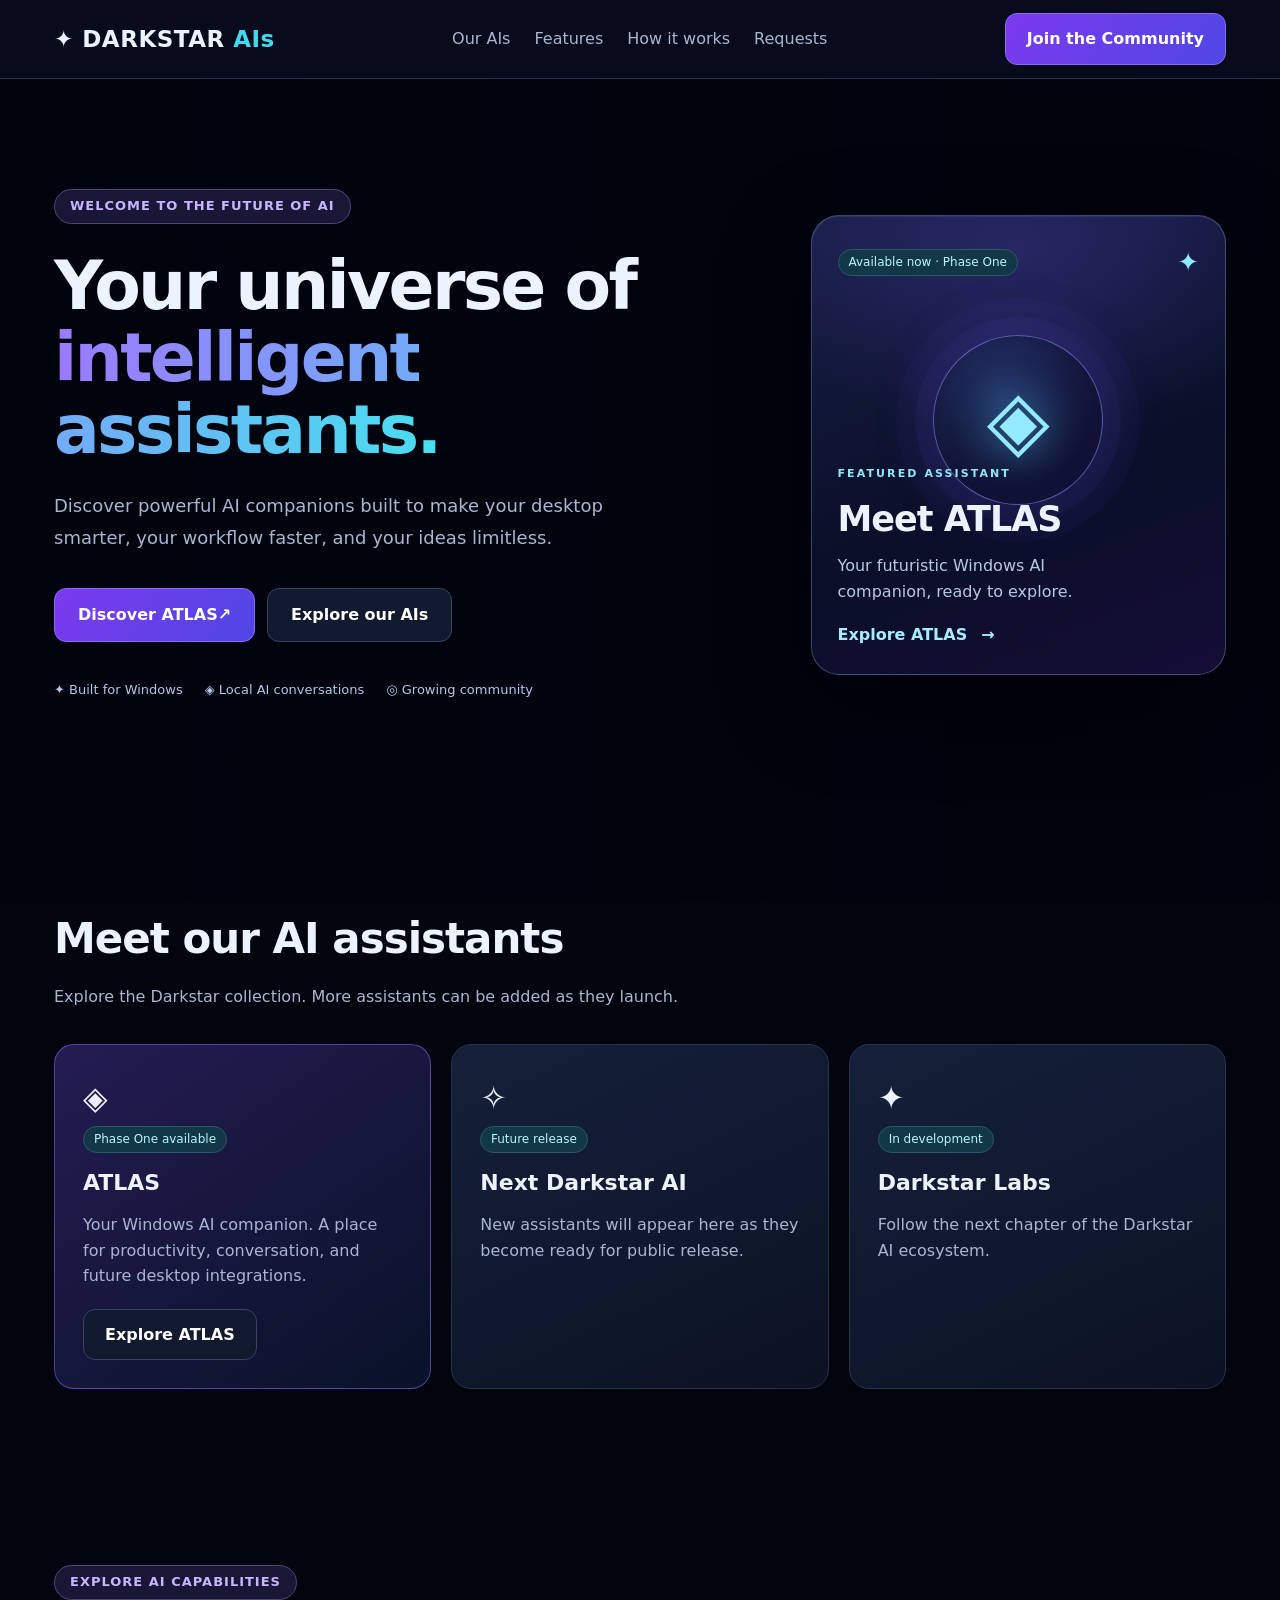
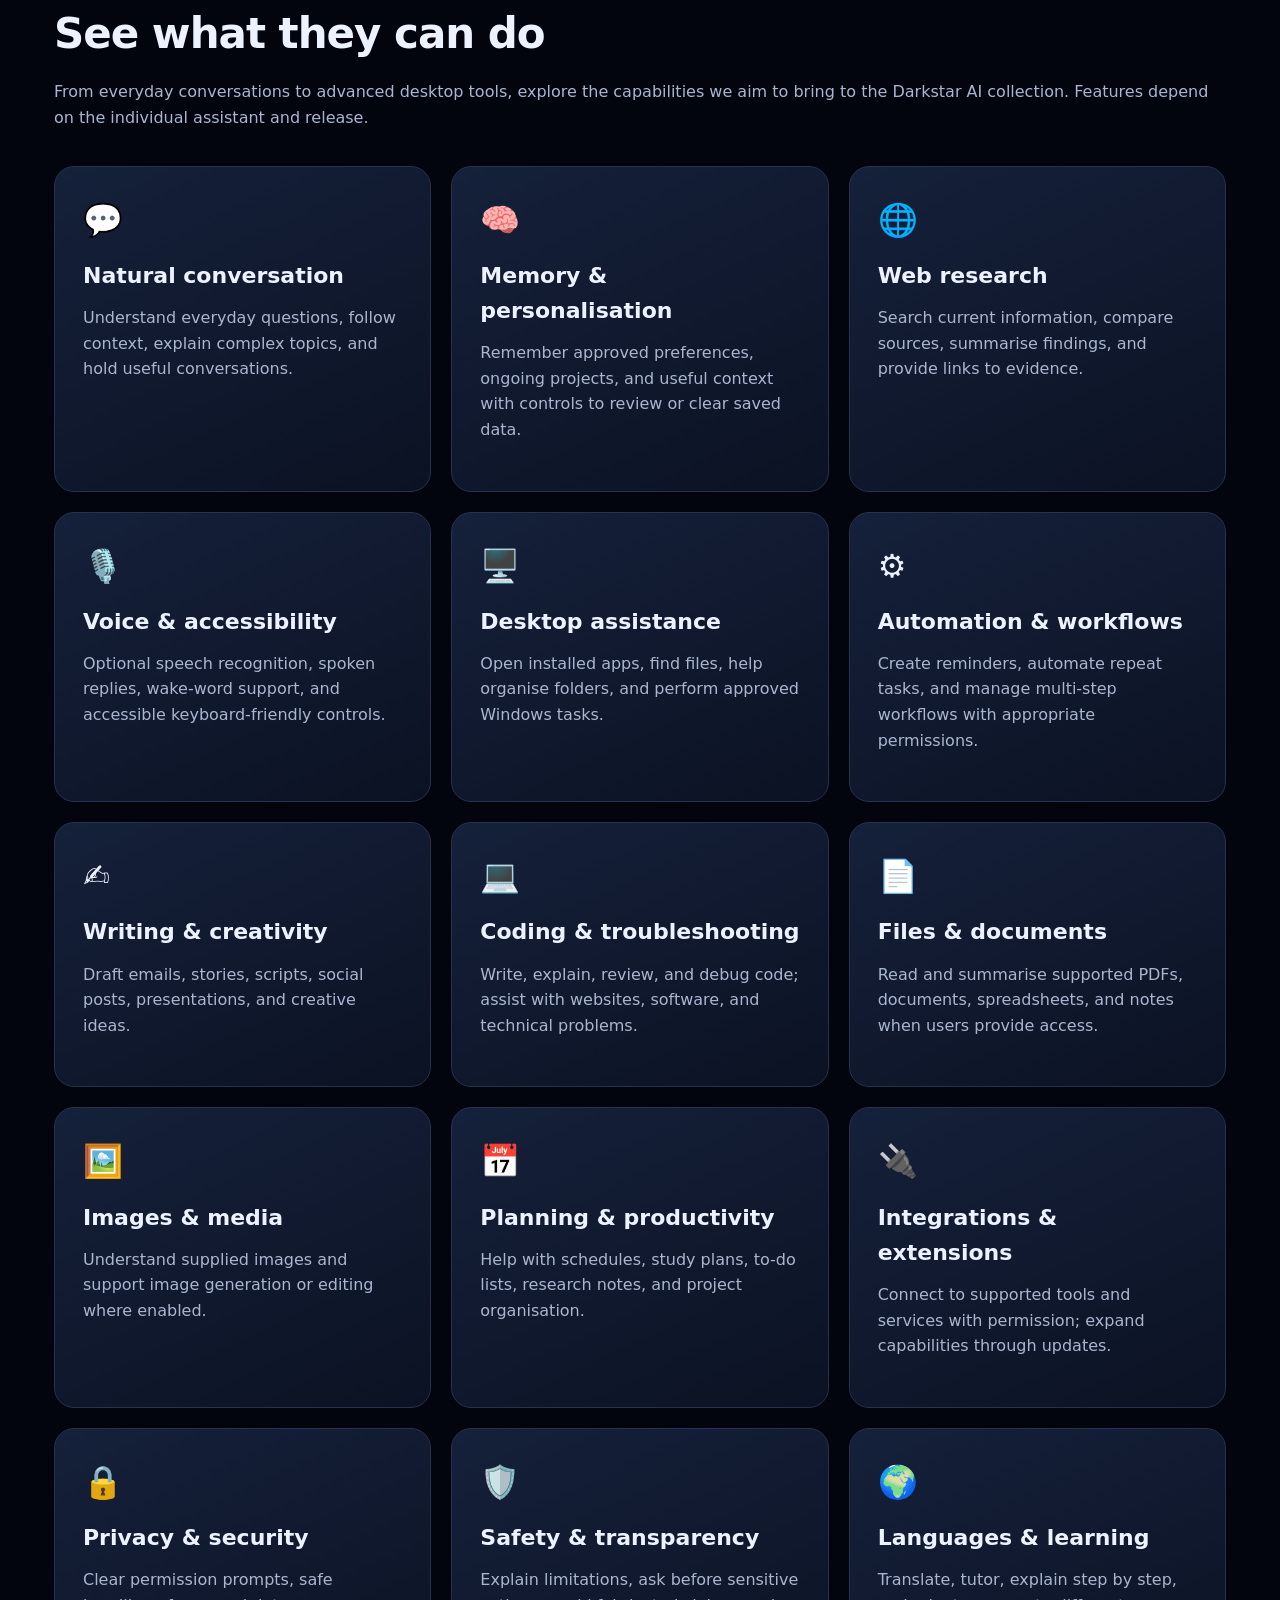
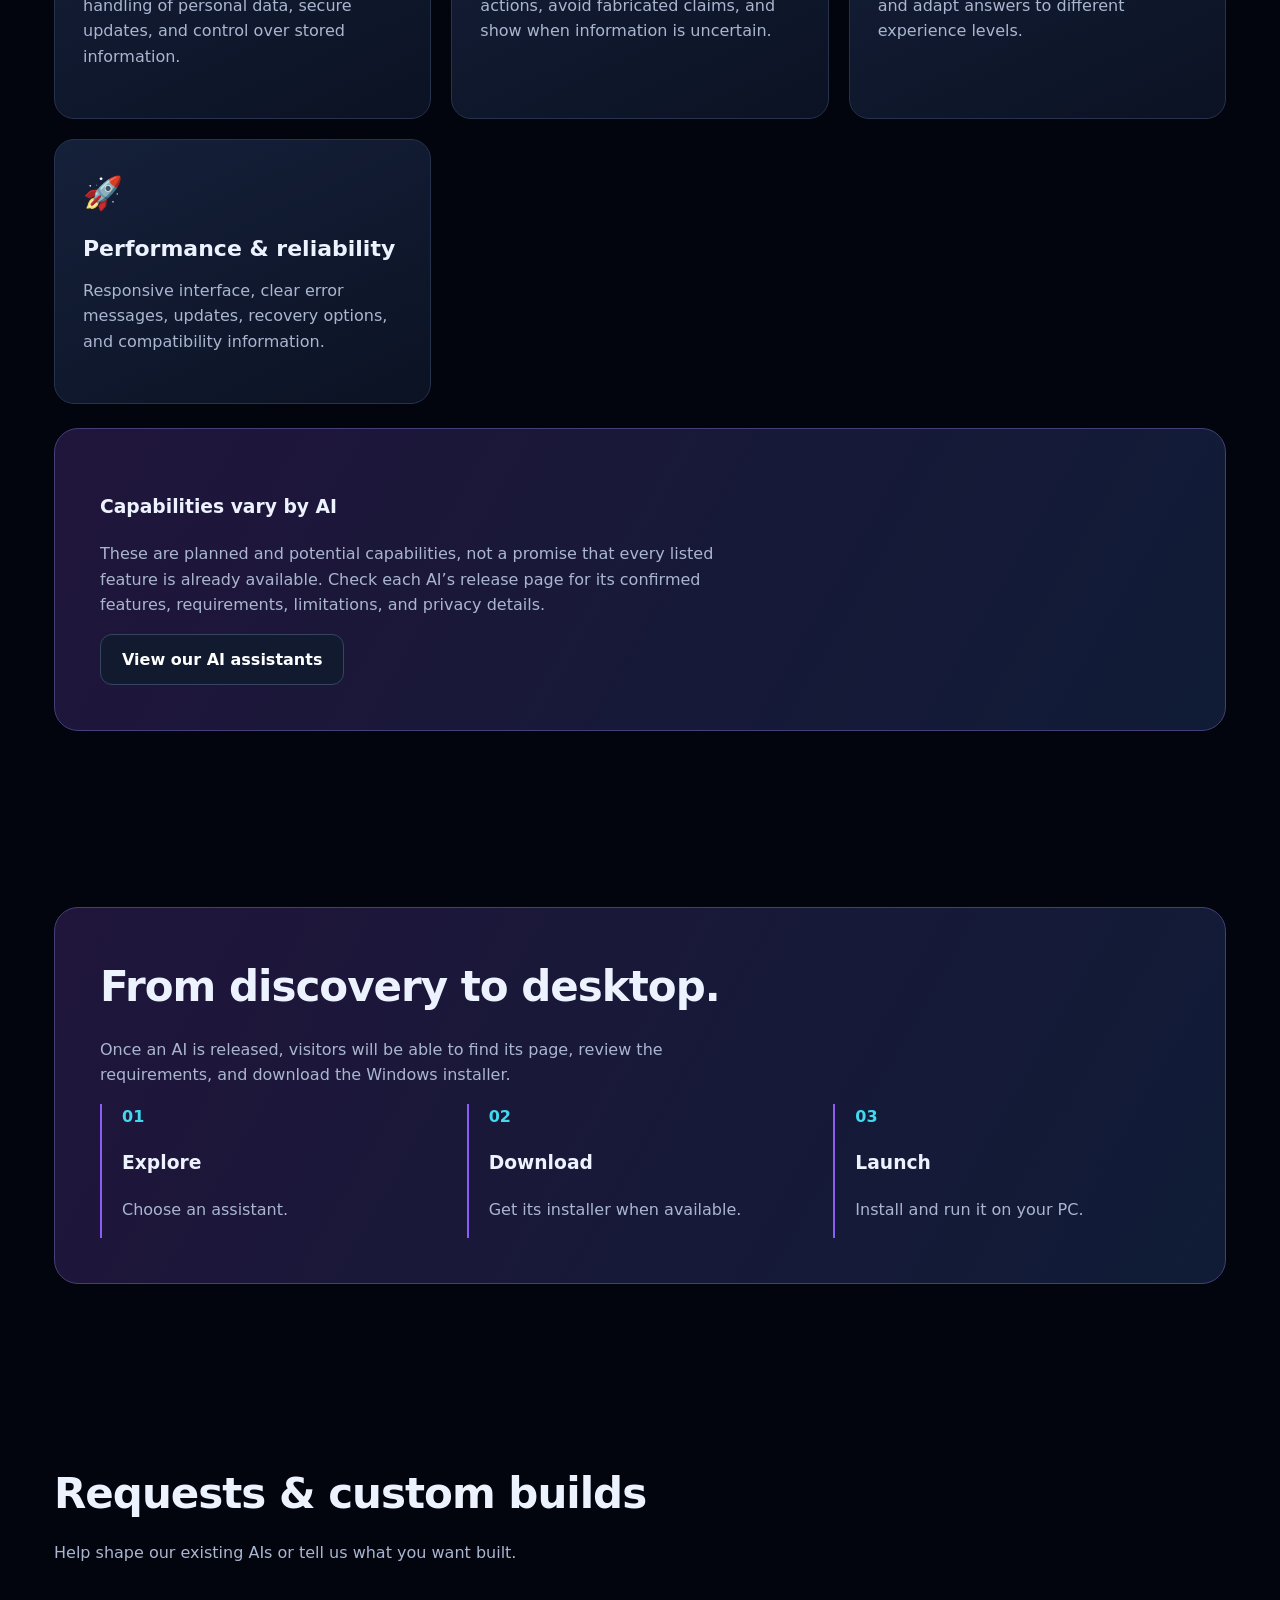
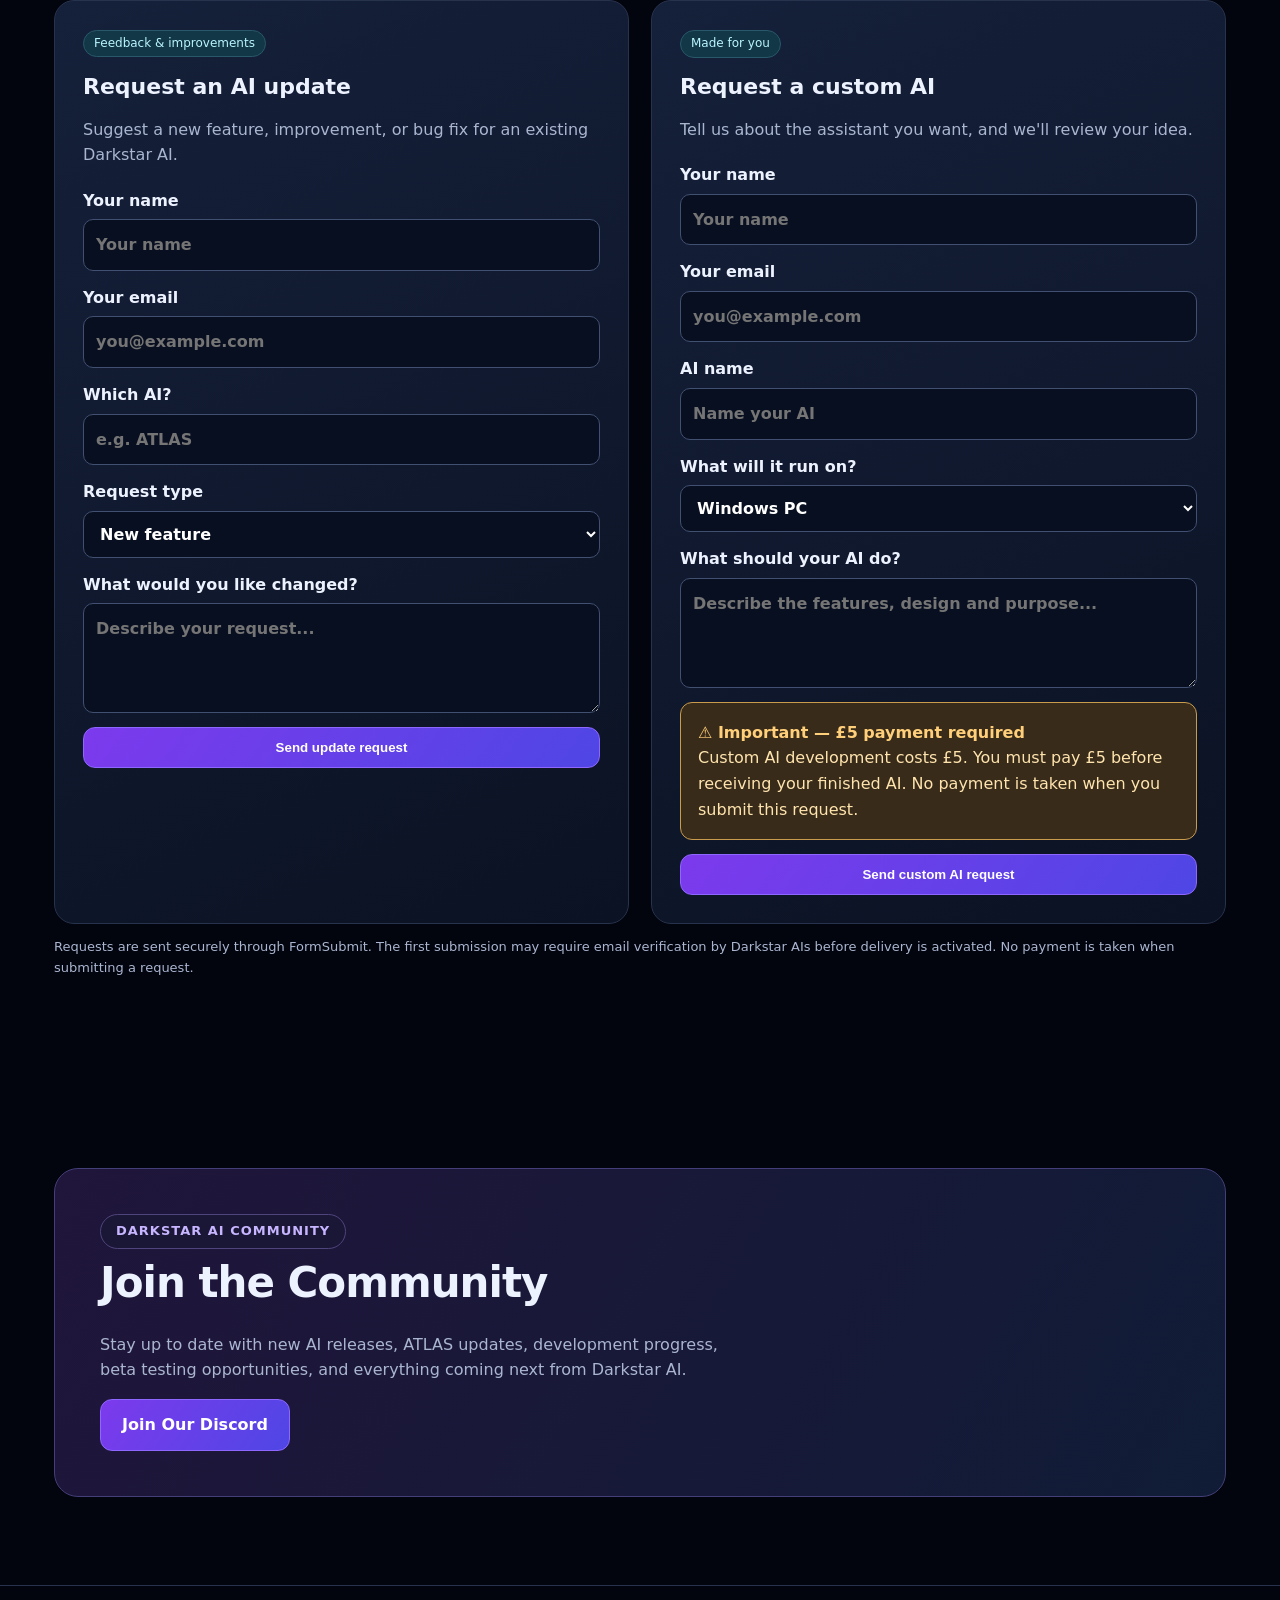
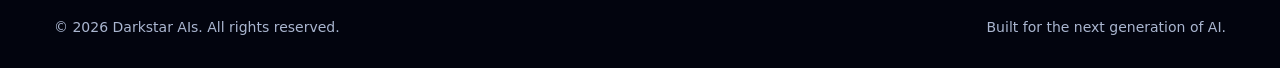
==== commit 7ca844bf: "Redesign homepage layout with featured ATLAS panel and improved hero, preserve space background" ====
--- a/index.html
+++ b/index.html
@@ -22,7 +22,38 @@
 
 /* Planet removal: retain nebula photography only. */
 body::after,main::before{content:none!important;display:none!important;background:none!important}
-</style></head><body><header><div class="wrap"><nav><a class="brand" href="#top">✦ DARKSTAR <span>AIs</span></a><div class="navlinks"><a href="#assistants">Our AIs</a><a href="#features">Features</a><a href="#how">How it works</a><a href="#requests">Requests</a></div><a class="btn" href="https://discord.gg/D59r4F8wMC" target="_blank" rel="noopener noreferrer">Join the Community</a></nav></div></header><main id="top"><div class="wrap hero"><span class="eyebrow">Welcome to the future of AI</span><h1>Your universe of <em>intelligent assistants.</em></h1><p class="lead">Discover powerful AI companions built to make your desktop smarter, your workflow faster, and your ideas limitless.</p><div class="actions"><a class="btn" href="#assistants">Explore our AI assistants</a><a class="btn secondary" href="#features">See what they can do</a><a class="btn secondary" href="https://discord.gg/D59r4F8wMC" target="_blank" rel="noopener noreferrer">Join the Community</a></div><div class="glow" aria-label="Darkstar AI emblem"><strong>✦</strong></div></div><section id="assistants"><div class="wrap"><h2>Meet our AI assistants</h2><p class="sub">Explore the Darkstar collection. More assistants can be added as they launch.</p><div class="grid"><article class="card"><div class="symbol">◈</div><span class="tag">Phase One available</span><h3>ATLAS</h3><p>Your Windows AI companion. A place for productivity, conversation, and future desktop integrations.</p><a class="btn secondary" href="/atlas.html">Explore ATLAS</a></article><article class="card"><div class="symbol">✧</div><span class="tag">Future release</span><h3>Next Darkstar AI</h3><p>New assistants will appear here as they become ready for public release.</p></article><article class="card"><div class="symbol">✦</div><span class="tag">In development</span><h3>Darkstar Labs</h3><p>Follow the next chapter of the Darkstar AI ecosystem.</p></article></div><p id="notice" role="status">ATLAS Phase One is available now. Visit the ATLAS page to download the Windows installer.</p></div></section><section id="features"><div class="wrap"><span class="eyebrow">Explore AI capabilities</span><h2>See what they can do</h2><p class="sub">From everyday conversations to advanced desktop tools, explore the capabilities we aim to bring to the Darkstar AI collection. Features depend on the individual assistant and release.</p><div class="grid"><article class="card"><div class="symbol">💬</div><h3>Natural conversation</h3><p>Understand everyday questions, follow context, explain complex topics, and hold useful conversations.</p></article><article class="card"><div class="symbol">🧠</div><h3>Memory & personalisation</h3><p>Remember approved preferences, ongoing projects, and useful context with controls to review or clear saved data.</p></article><article class="card"><div class="symbol">🌐</div><h3>Web research</h3><p>Search current information, compare sources, summarise findings, and provide links to evidence.</p></article><article class="card"><div class="symbol">🎙️</div><h3>Voice & accessibility</h3><p>Optional speech recognition, spoken replies, wake-word support, and accessible keyboard-friendly controls.</p></article><article class="card"><div class="symbol">🖥️</div><h3>Desktop assistance</h3><p>Open installed apps, find files, help organise folders, and perform approved Windows tasks.</p></article><article class="card"><div class="symbol">⚙️</div><h3>Automation & workflows</h3><p>Create reminders, automate repeat tasks, and manage multi-step workflows with appropriate permissions.</p></article><article class="card"><div class="symbol">✍️</div><h3>Writing & creativity</h3><p>Draft emails, stories, scripts, social posts, presentations, and creative ideas.</p></article><article class="card"><div class="symbol">💻</div><h3>Coding & troubleshooting</h3><p>Write, explain, review, and debug code; assist with websites, software, and technical problems.</p></article><article class="card"><div class="symbol">📄</div><h3>Files & documents</h3><p>Read and summarise supported PDFs, documents, spreadsheets, and notes when users provide access.</p></article><article class="card"><div class="symbol">🖼️</div><h3>Images & media</h3><p>Understand supplied images and support image generation or editing where enabled.</p></article><article class="card"><div class="symbol">📅</div><h3>Planning & productivity</h3><p>Help with schedules, study plans, to-do lists, research notes, and project organisation.</p></article><article class="card"><div class="symbol">🔌</div><h3>Integrations & extensions</h3><p>Connect to supported tools and services with permission; expand capabilities through updates.</p></article><article class="card"><div class="symbol">🔒</div><h3>Privacy & security</h3><p>Clear permission prompts, safe handling of personal data, secure updates, and control over stored information.</p></article><article class="card"><div class="symbol">🛡️</div><h3>Safety & transparency</h3><p>Explain limitations, ask before sensitive actions, avoid fabricated claims, and show when information is uncertain.</p></article><article class="card"><div class="symbol">🌍</div><h3>Languages & learning</h3><p>Translate, tutor, explain step by step, and adapt answers to different experience levels.</p></article><article class="card"><div class="symbol">🚀</div><h3>Performance & reliability</h3><p>Responsive interface, clear error messages, updates, recovery options, and compatibility information.</p></article></div><div class="panel" style="margin-top:24px"><h3>Capabilities vary by AI</h3><p>These are planned and potential capabilities, not a promise that every listed feature is already available. Check each AI’s release page for its confirmed features, requirements, limitations, and privacy details.</p><a class="btn secondary" href="#assistants">View our AI assistants</a></div></div></section><section id="how"><div class="wrap"><div class="panel"><h2>From discovery to desktop.</h2><p>Once an AI is released, visitors will be able to find its page, review the requirements, and download the Windows installer.</p><div class="steps"><div class="step"><b>01</b><h3>Explore</h3><p>Choose an assistant.</p></div><div class="step"><b>02</b><h3>Download</h3><p>Get its installer when available.</p></div><div class="step"><b>03</b><h3>Launch</h3><p>Install and run it on your PC.</p></div></div></div></div></section><section id="requests"><div class="wrap"><h2>Requests & custom builds</h2><p class="sub">Help shape our existing AIs or tell us what you want built.</p><div class="request-grid"><article class="card"><span class="tag">Feedback & improvements</span><h3>Request an AI update</h3><p>Suggest a new feature, improvement, or bug fix for an existing Darkstar AI.</p><form class="request-form" id="update-form" action="https://formsubmit.co/darkstars5771@gmail.com" method="POST"><input type="hidden" name="_next" value="https://darkstar-ais.github.io/darkstar-ais/"><input type="hidden" name="_subject" value="Darkstar AIs - Update Request"><input type="hidden" name="_template" value="table"><input type="hidden" name="request_category" value="AI update request"><label>Your name<input name="name" required maxlength="100" placeholder="Your name"></label><label>Your email<input name="email" type="email" required placeholder="you@example.com"></label><label>Which AI?<input name="ai" required maxlength="100" placeholder="e.g. ATLAS"></label><label>Request type<select name="type" required><option value="Feature request">New feature</option><option value="Bug report">Bug fix</option><option value="Improvement">Improvement</option></select></label><label>What would you like changed?<textarea name="details" required maxlength="4000" placeholder="Describe your request..."></textarea></label><button class="btn" type="submit">Send update request</button></form></article><article class="card"><span class="tag">Made for you</span><h3>Request a custom AI</h3><p>Tell us about the assistant you want, and we'll review your idea.</p><form class="request-form" id="custom-form" action="https://formsubmit.co/darkstars5771@gmail.com" method="POST"><input type="hidden" name="_next" value="https://darkstar-ais.github.io/darkstar-ais/"><input type="hidden" name="_subject" value="Darkstar AIs - Custom AI Request"><input type="hidden" name="_template" value="table"><input type="hidden" name="request_category" value="Custom AI request - £5 payable before delivery"><label>Your name<input name="name" required maxlength="100" placeholder="Your name"></label><label>Your email<input name="email" type="email" required placeholder="you@example.com"></label><label>AI name<input name="ai" required maxlength="100" placeholder="Name your AI"></label><label>What will it run on?<select name="platform" required><option value="Windows PC">Windows PC</option><option value="Web">Website / browser</option><option value="Other">Other / discuss with me</option></select></label><label>What should your AI do?<textarea name="details" required maxlength="4000" placeholder="Describe the features, design and purpose..."></textarea></label><div class="warning" role="note"><strong>⚠ Important — £5 payment required</strong>Custom AI development costs £5. You must pay £5 before receiving your finished AI. No payment is taken when you submit this request.</div><button class="btn" type="submit">Send custom AI request</button></form></article></div><p class="form-note" id="request-status" role="status" aria-live="polite">Requests are sent securely through FormSubmit. The first submission may require email verification by Darkstar AIs before delivery is activated. No payment is taken when submitting a request.</p></div></section><section id="community"><div class="wrap"><div class="panel"><span class="eyebrow">Darkstar AI Community</span><h2>Join the Community</h2><p>Stay up to date with new AI releases, ATLAS updates, development progress, beta testing opportunities, and everything coming next from Darkstar AI.</p><a class="btn" href="https://discord.gg/D59r4F8wMC" target="_blank" rel="noopener noreferrer">Join Our Discord</a></div></div></section></main><footer><div class="wrap footer"><span>© <span id="year"></span> Darkstar AIs. All rights reserved.</span><span>Built for the next generation of AI.</span></div></footer><script>document.getElementById('year').textContent=new Date().getFullYear();function showNotice(){document.getElementById('notice').style.display='block';document.getElementById('notice').scrollIntoView({behavior:'smooth',block:'nearest'})}
+
+/* Layout refresh only: existing space background unchanged */
+.wrap{max-width:1220px}
+nav{min-height:78px}
+.navlinks{align-items:center}
+.navlinks a{transition:color .2s ease}
+.hero{display:grid;grid-template-columns:minmax(0,1.25fr) minmax(330px,.75fr);align-items:center;gap:clamp(36px,5vw,78px);padding:110px 24px 116px;text-align:left;min-height:680px}
+.hero-copy{min-width:0}
+.hero h1{font-size:clamp(49px,5.3vw,78px);line-height:1.06;letter-spacing:-2.7px;margin:26px 0 24px;max-width:760px}
+.hero .lead{margin:0 0 34px;max-width:590px;font-size:18px;line-height:1.8}
+.hero .actions{justify-content:flex-start;gap:12px}
+.hero .actions .btn{min-height:50px;padding:13px 23px}
+.hero-meta{display:flex;flex-wrap:wrap;gap:13px 22px;margin-top:38px;color:#b7c6e7;font-size:13px}
+.hero-meta span{white-space:nowrap}
+.hero-feature{position:relative;overflow:hidden;min-height:460px;border:1px solid rgba(143,165,247,.36);border-radius:28px;background:linear-gradient(160deg,rgba(25,32,73,.92),rgba(10,17,43,.91) 60%,rgba(23,14,58,.93));box-shadow:0 28px 90px rgba(0,0,0,.42),inset 0 1px rgba(255,255,255,.08);backdrop-filter:blur(20px);padding:26px;display:flex;flex-direction:column;justify-content:space-between}
+.hero-feature::before{content:"";position:absolute;inset:-35% -25% auto;height:85%;background:radial-gradient(ellipse,rgba(116,87,252,.21),transparent 66%);pointer-events:none}
+.feature-top,.feature-bottom{position:relative;z-index:1}
+.feature-top{display:flex;align-items:center;justify-content:space-between;gap:12px}
+.feature-star{font-size:26px;color:#8deaff}
+.feature-orb{position:absolute;top:26%;left:50%;transform:translateX(-50%);width:170px;height:170px;border-radius:50%;border:1px solid rgba(137,135,255,.6);background:radial-gradient(circle at 40% 35%,rgba(87,154,251,.22),rgba(18,18,55,.85) 65%);box-shadow:0 0 0 18px rgba(111,94,238,.055),0 0 0 37px rgba(111,94,238,.035),0 0 65px rgba(103,73,249,.2);display:grid;place-items:center}
+.feature-orb span{font-size:82px;color:#94eaff;filter:drop-shadow(0 0 20px rgba(86,204,255,.6))}
+.feature-label{font-size:11px;letter-spacing:.19em;font-weight:800;color:#93e5f5}
+.feature-bottom h2{font-size:35px;margin:6px 0}
+.feature-bottom p{color:#b8c7e3;margin:0 0 18px;max-width:290px}
+.feature-link{display:inline-flex;gap:14px;align-items:center;font-weight:750;color:#a6ecff}
+#assistants,#features,#how,#requests,#community{position:relative}
+#assistants>.wrap>h2,#features>.wrap>h2{max-width:730px}
+#assistants .grid .card:first-child{border-color:rgba(132,112,253,.53)!important;background:linear-gradient(145deg,rgba(39,30,88,.92),rgba(10,20,44,.9))!important}
+section{padding:88px 0}
+@media(max-width:900px){.hero{grid-template-columns:1fr;min-height:auto;gap:45px;padding-top:88px;padding-bottom:90px}.hero-feature{max-width:560px;width:100%;min-height:390px}.feature-orb{top:19%}}
+@media(max-width:720px){nav{flex-wrap:wrap;padding:13px 0}.navlinks{order:3;width:100%;justify-content:space-between;gap:10px}.navlinks a:last-child{display:inline}.hero{padding:66px 24px 80px}.hero h1{font-size:clamp(44px,9vw,64px);letter-spacing:-1.7px}.hero .lead{font-size:17px}.hero-meta{margin-top:25px}.hero-feature{min-height:380px}.feature-orb{width:140px;height:140px}.feature-orb span{font-size:65px}section{padding:64px 0}}
+</style></head><body><header><div class="wrap"><nav><a class="brand" href="#top">✦ DARKSTAR <span>AIs</span></a><div class="navlinks"><a href="#assistants">Our AIs</a><a href="#features">Features</a><a href="#how">How it works</a><a href="#requests">Requests</a></div><a class="btn" href="https://discord.gg/D59r4F8wMC" target="_blank" rel="noopener noreferrer">Join the Community</a></nav></div></header><main id="top"><div class="wrap hero"><div class="hero-copy"><span class="eyebrow">Welcome to the future of AI</span><h1>Your universe of <em>intelligent assistants.</em></h1><p class="lead">Discover powerful AI companions built to make your desktop smarter, your workflow faster, and your ideas limitless.</p><div class="actions"><a class="btn" href="/atlas.html">Discover ATLAS <span aria-hidden="true">↗</span></a><a class="btn secondary" href="#assistants">Explore our AIs</a></div><div class="hero-meta"><span>✦ Built for Windows</span><span>◈ Local AI conversations</span><span>◎ Growing community</span></div></div><aside class="hero-feature" aria-label="Featured AI assistant"><div class="feature-top"><span class="tag">Available now · Phase One</span><span class="feature-star" aria-hidden="true">✦</span></div><div class="feature-orb" aria-hidden="true"><span>◈</span></div><div class="feature-bottom"><span class="feature-label">FEATURED ASSISTANT</span><h2>Meet ATLAS</h2><p>Your futuristic Windows AI companion, ready to explore.</p><a href="/atlas.html" class="feature-link">Explore ATLAS <span aria-hidden="true">→</span></a></div></aside></div><section id="assistants"><div class="wrap"><h2>Meet our AI assistants</h2><p class="sub">Explore the Darkstar collection. More assistants can be added as they launch.</p><div class="grid"><article class="card"><div class="symbol">◈</div><span class="tag">Phase One available</span><h3>ATLAS</h3><p>Your Windows AI companion. A place for productivity, conversation, and future desktop integrations.</p><a class="btn secondary" href="/atlas.html">Explore ATLAS</a></article><article class="card"><div class="symbol">✧</div><span class="tag">Future release</span><h3>Next Darkstar AI</h3><p>New assistants will appear here as they become ready for public release.</p></article><article class="card"><div class="symbol">✦</div><span class="tag">In development</span><h3>Darkstar Labs</h3><p>Follow the next chapter of the Darkstar AI ecosystem.</p></article></div><p id="notice" role="status">ATLAS Phase One is available now. Visit the ATLAS page to download the Windows installer.</p></div></section><section id="features"><div class="wrap"><span class="eyebrow">Explore AI capabilities</span><h2>See what they can do</h2><p class="sub">From everyday conversations to advanced desktop tools, explore the capabilities we aim to bring to the Darkstar AI collection. Features depend on the individual assistant and release.</p><div class="grid"><article class="card"><div class="symbol">💬</div><h3>Natural conversation</h3><p>Understand everyday questions, follow context, explain complex topics, and hold useful conversations.</p></article><article class="card"><div class="symbol">🧠</div><h3>Memory & personalisation</h3><p>Remember approved preferences, ongoing projects, and useful context with controls to review or clear saved data.</p></article><article class="card"><div class="symbol">🌐</div><h3>Web research</h3><p>Search current information, compare sources, summarise findings, and provide links to evidence.</p></article><article class="card"><div class="symbol">🎙️</div><h3>Voice & accessibility</h3><p>Optional speech recognition, spoken replies, wake-word support, and accessible keyboard-friendly controls.</p></article><article class="card"><div class="symbol">🖥️</div><h3>Desktop assistance</h3><p>Open installed apps, find files, help organise folders, and perform approved Windows tasks.</p></article><article class="card"><div class="symbol">⚙️</div><h3>Automation & workflows</h3><p>Create reminders, automate repeat tasks, and manage multi-step workflows with appropriate permissions.</p></article><article class="card"><div class="symbol">✍️</div><h3>Writing & creativity</h3><p>Draft emails, stories, scripts, social posts, presentations, and creative ideas.</p></article><article class="card"><div class="symbol">💻</div><h3>Coding & troubleshooting</h3><p>Write, explain, review, and debug code; assist with websites, software, and technical problems.</p></article><article class="card"><div class="symbol">📄</div><h3>Files & documents</h3><p>Read and summarise supported PDFs, documents, spreadsheets, and notes when users provide access.</p></article><article class="card"><div class="symbol">🖼️</div><h3>Images & media</h3><p>Understand supplied images and support image generation or editing where enabled.</p></article><article class="card"><div class="symbol">📅</div><h3>Planning & productivity</h3><p>Help with schedules, study plans, to-do lists, research notes, and project organisation.</p></article><article class="card"><div class="symbol">🔌</div><h3>Integrations & extensions</h3><p>Connect to supported tools and services with permission; expand capabilities through updates.</p></article><article class="card"><div class="symbol">🔒</div><h3>Privacy & security</h3><p>Clear permission prompts, safe handling of personal data, secure updates, and control over stored information.</p></article><article class="card"><div class="symbol">🛡️</div><h3>Safety & transparency</h3><p>Explain limitations, ask before sensitive actions, avoid fabricated claims, and show when information is uncertain.</p></article><article class="card"><div class="symbol">🌍</div><h3>Languages & learning</h3><p>Translate, tutor, explain step by step, and adapt answers to different experience levels.</p></article><article class="card"><div class="symbol">🚀</div><h3>Performance & reliability</h3><p>Responsive interface, clear error messages, updates, recovery options, and compatibility information.</p></article></div><div class="panel" style="margin-top:24px"><h3>Capabilities vary by AI</h3><p>These are planned and potential capabilities, not a promise that every listed feature is already available. Check each AI’s release page for its confirmed features, requirements, limitations, and privacy details.</p><a class="btn secondary" href="#assistants">View our AI assistants</a></div></div></section><section id="how"><div class="wrap"><div class="panel"><h2>From discovery to desktop.</h2><p>Once an AI is released, visitors will be able to find its page, review the requirements, and download the Windows installer.</p><div class="steps"><div class="step"><b>01</b><h3>Explore</h3><p>Choose an assistant.</p></div><div class="step"><b>02</b><h3>Download</h3><p>Get its installer when available.</p></div><div class="step"><b>03</b><h3>Launch</h3><p>Install and run it on your PC.</p></div></div></div></div></section><section id="requests"><div class="wrap"><h2>Requests & custom builds</h2><p class="sub">Help shape our existing AIs or tell us what you want built.</p><div class="request-grid"><article class="card"><span class="tag">Feedback & improvements</span><h3>Request an AI update</h3><p>Suggest a new feature, improvement, or bug fix for an existing Darkstar AI.</p><form class="request-form" id="update-form" action="https://formsubmit.co/darkstars5771@gmail.com" method="POST"><input type="hidden" name="_next" value="https://darkstar-ais.github.io/darkstar-ais/"><input type="hidden" name="_subject" value="Darkstar AIs - Update Request"><input type="hidden" name="_template" value="table"><input type="hidden" name="request_category" value="AI update request"><label>Your name<input name="name" required maxlength="100" placeholder="Your name"></label><label>Your email<input name="email" type="email" required placeholder="you@example.com"></label><label>Which AI?<input name="ai" required maxlength="100" placeholder="e.g. ATLAS"></label><label>Request type<select name="type" required><option value="Feature request">New feature</option><option value="Bug report">Bug fix</option><option value="Improvement">Improvement</option></select></label><label>What would you like changed?<textarea name="details" required maxlength="4000" placeholder="Describe your request..."></textarea></label><button class="btn" type="submit">Send update request</button></form></article><article class="card"><span class="tag">Made for you</span><h3>Request a custom AI</h3><p>Tell us about the assistant you want, and we'll review your idea.</p><form class="request-form" id="custom-form" action="https://formsubmit.co/darkstars5771@gmail.com" method="POST"><input type="hidden" name="_next" value="https://darkstar-ais.github.io/darkstar-ais/"><input type="hidden" name="_subject" value="Darkstar AIs - Custom AI Request"><input type="hidden" name="_template" value="table"><input type="hidden" name="request_category" value="Custom AI request - £5 payable before delivery"><label>Your name<input name="name" required maxlength="100" placeholder="Your name"></label><label>Your email<input name="email" type="email" required placeholder="you@example.com"></label><label>AI name<input name="ai" required maxlength="100" placeholder="Name your AI"></label><label>What will it run on?<select name="platform" required><option value="Windows PC">Windows PC</option><option value="Web">Website / browser</option><option value="Other">Other / discuss with me</option></select></label><label>What should your AI do?<textarea name="details" required maxlength="4000" placeholder="Describe the features, design and purpose..."></textarea></label><div class="warning" role="note"><strong>⚠ Important — £5 payment required</strong>Custom AI development costs £5. You must pay £5 before receiving your finished AI. No payment is taken when you submit this request.</div><button class="btn" type="submit">Send custom AI request</button></form></article></div><p class="form-note" id="request-status" role="status" aria-live="polite">Requests are sent securely through FormSubmit. The first submission may require email verification by Darkstar AIs before delivery is activated. No payment is taken when submitting a request.</p></div></section><section id="community"><div class="wrap"><div class="panel"><span class="eyebrow">Darkstar AI Community</span><h2>Join the Community</h2><p>Stay up to date with new AI releases, ATLAS updates, development progress, beta testing opportunities, and everything coming next from Darkstar AI.</p><a class="btn" href="https://discord.gg/D59r4F8wMC" target="_blank" rel="noopener noreferrer">Join Our Discord</a></div></div></section></main><footer><div class="wrap footer"><span>© <span id="year"></span> Darkstar AIs. All rights reserved.</span><span>Built for the next generation of AI.</span></div></footer><script>document.getElementById('year').textContent=new Date().getFullYear();function showNotice(){document.getElementById('notice').style.display='block';document.getElementById('notice').scrollIntoView({behavior:'smooth',block:'nearest'})}
 for(const form of document.querySelectorAll('.request-form')){
   form.addEventListener('submit',async function(event){
     event.preventDefault();
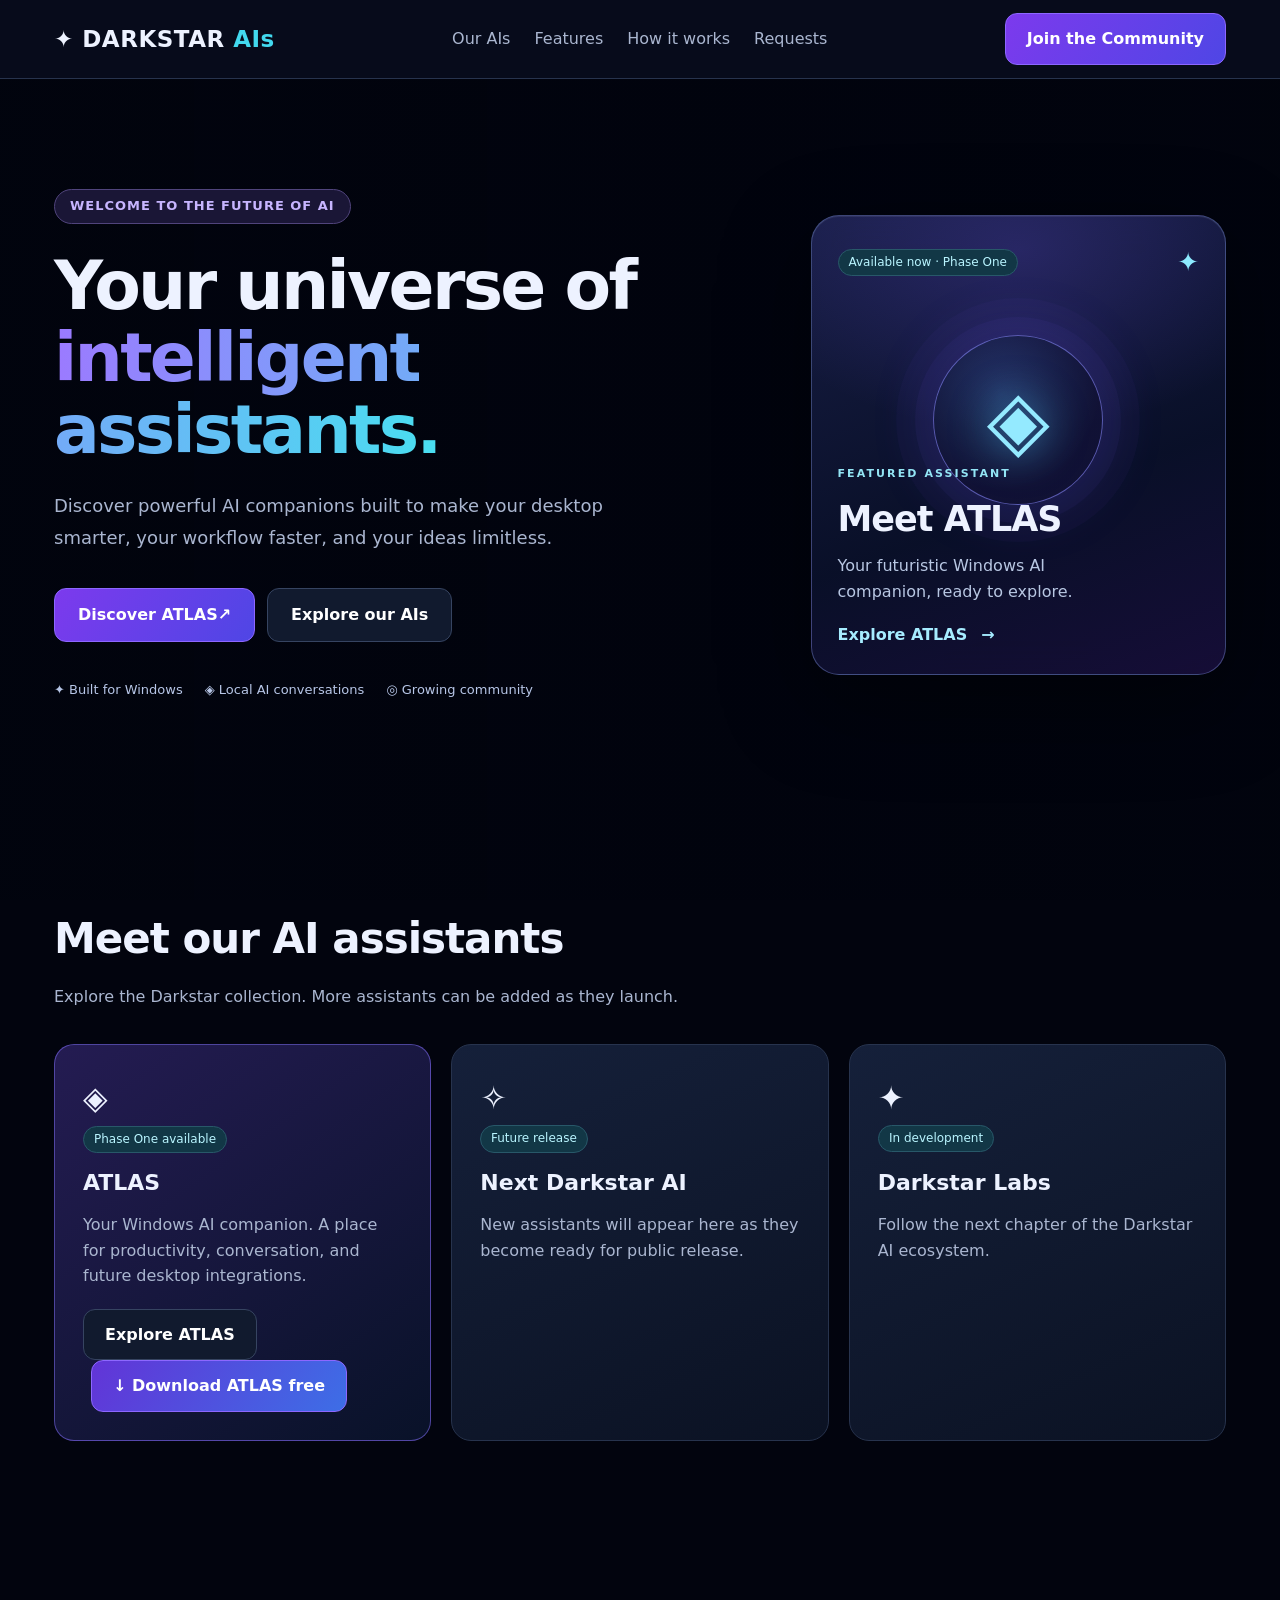
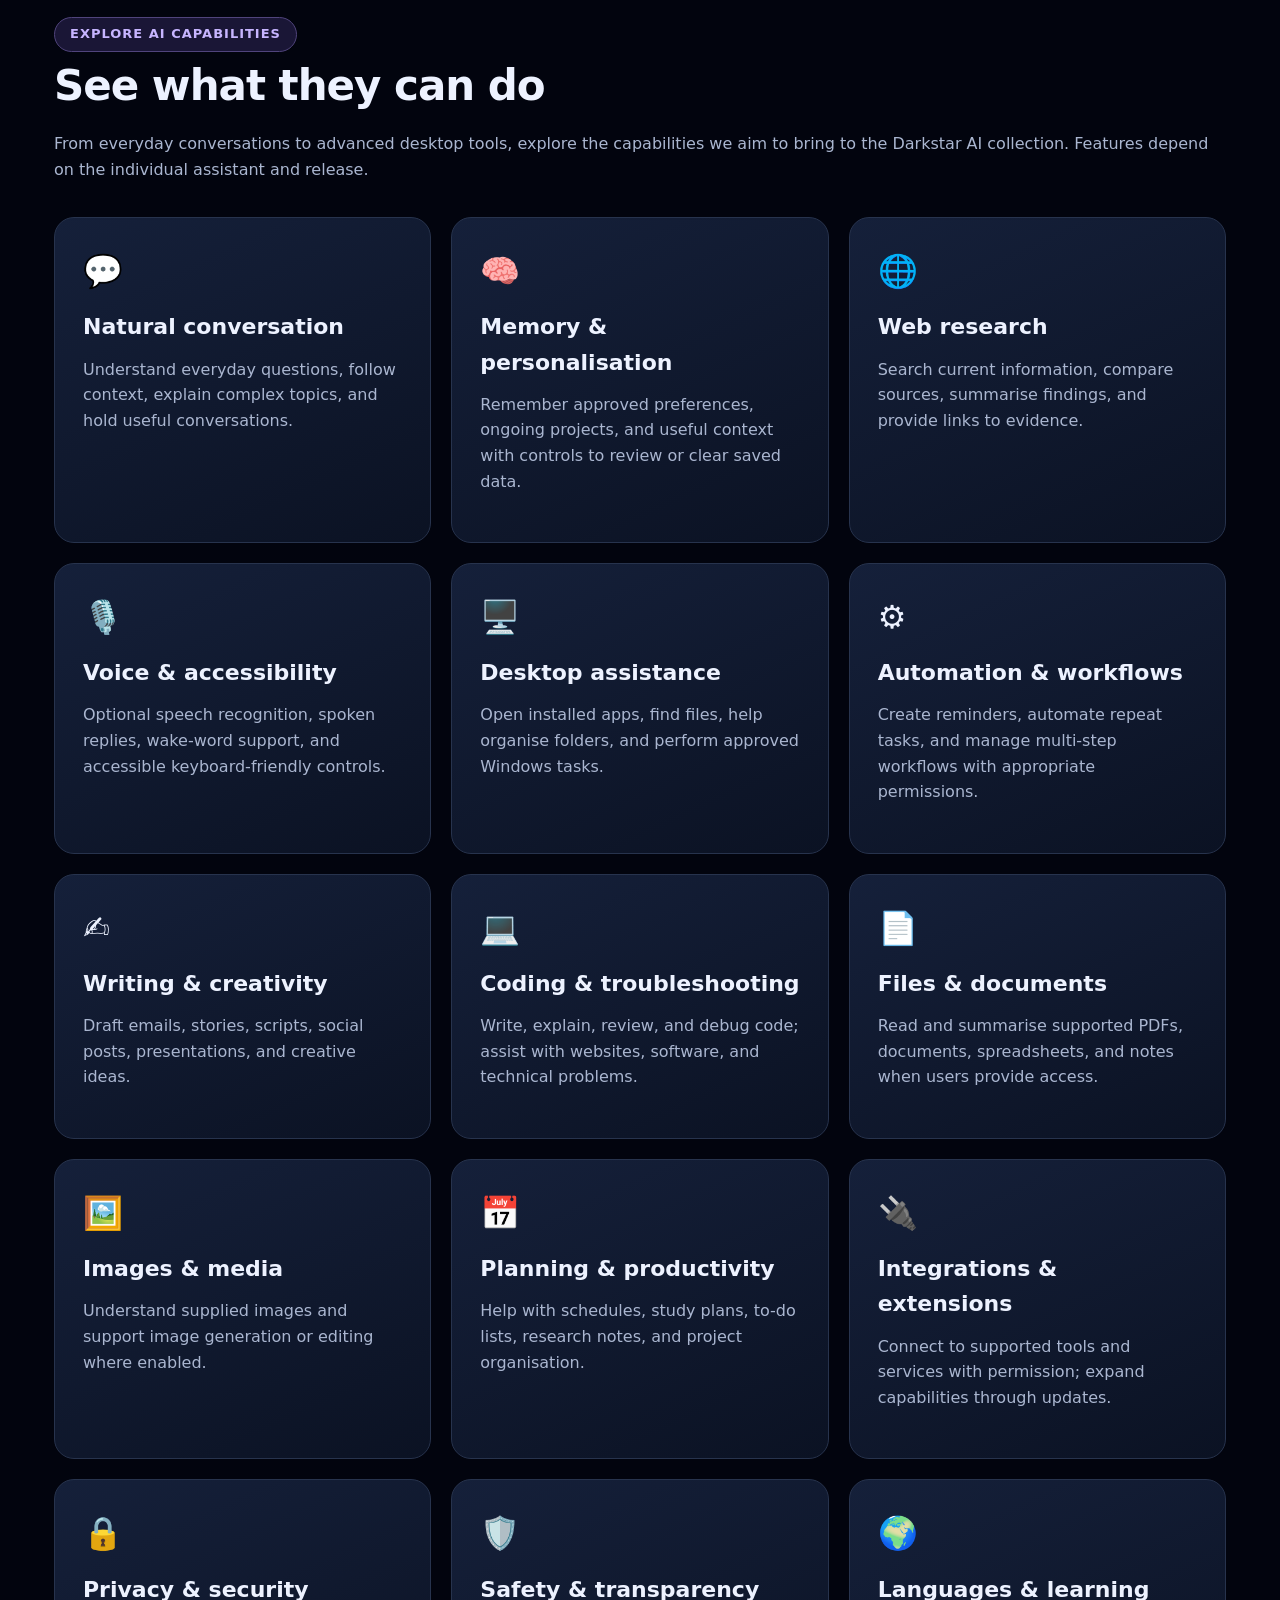
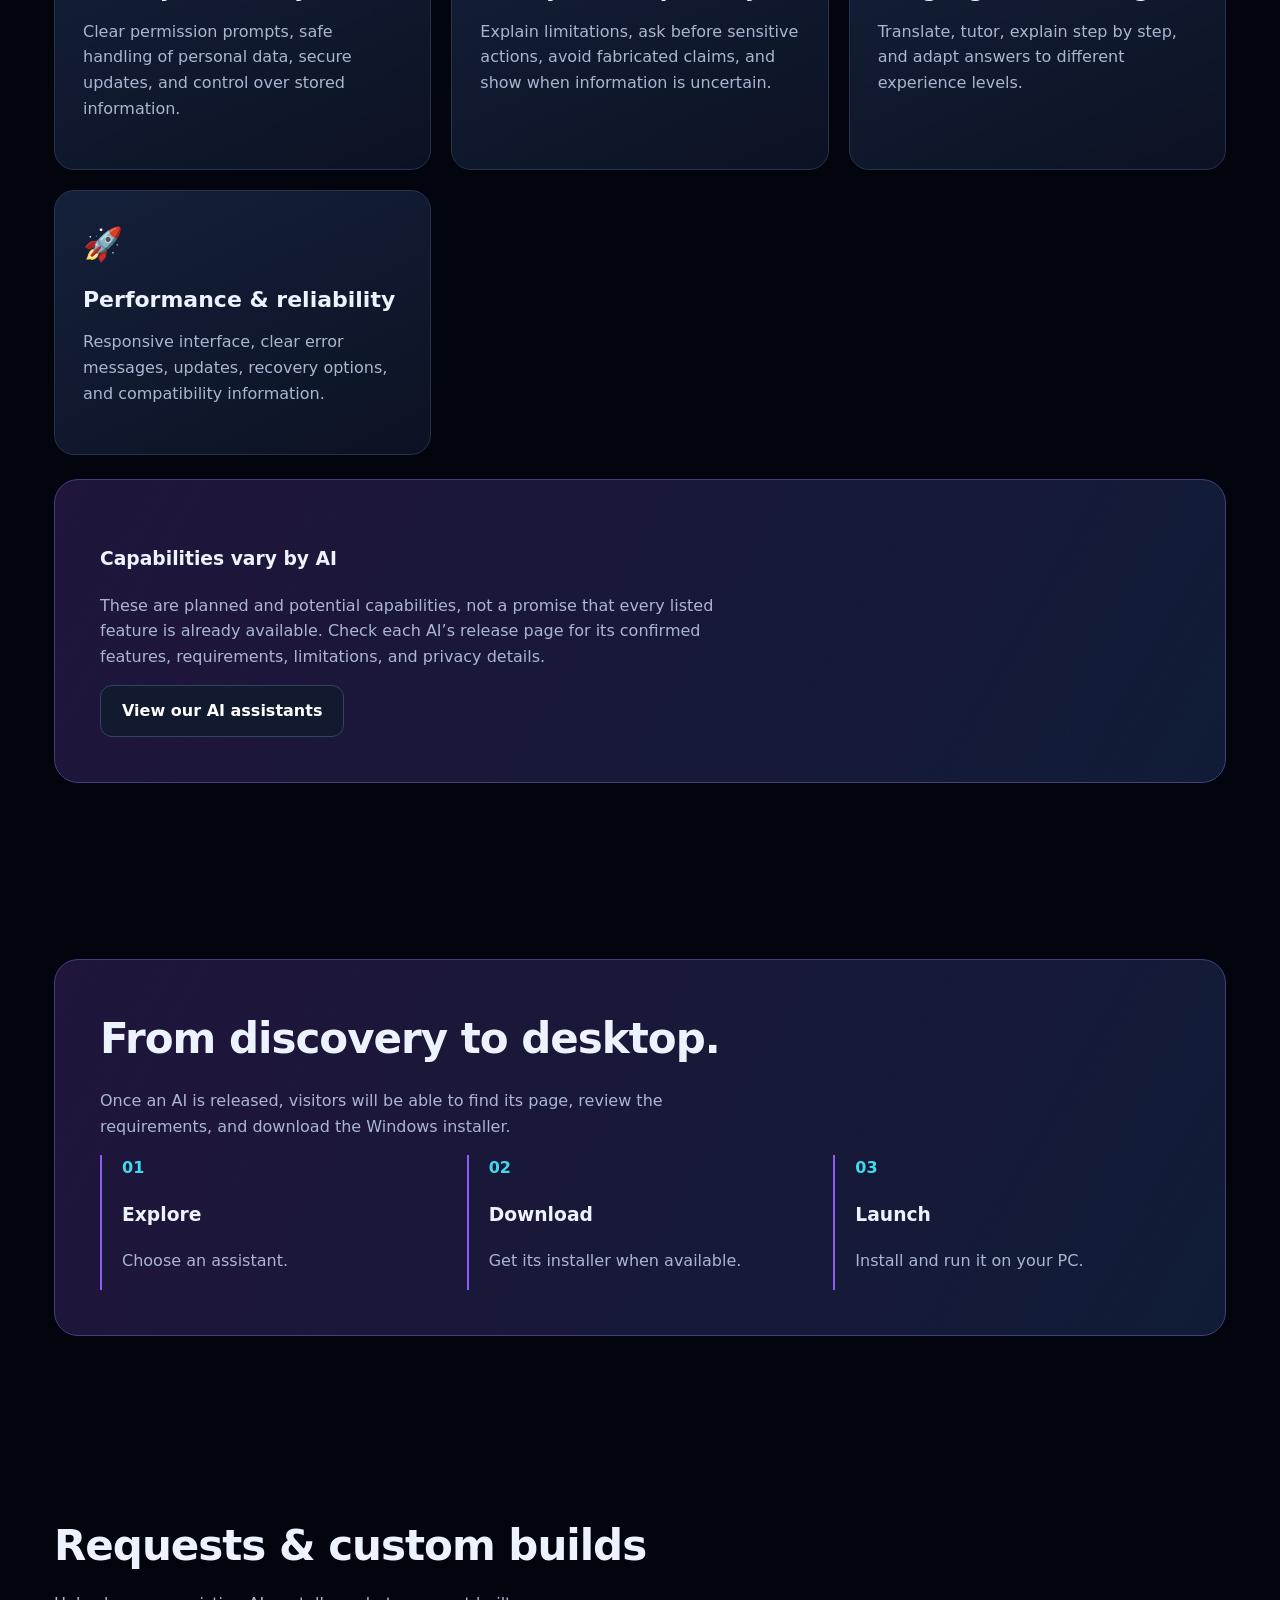
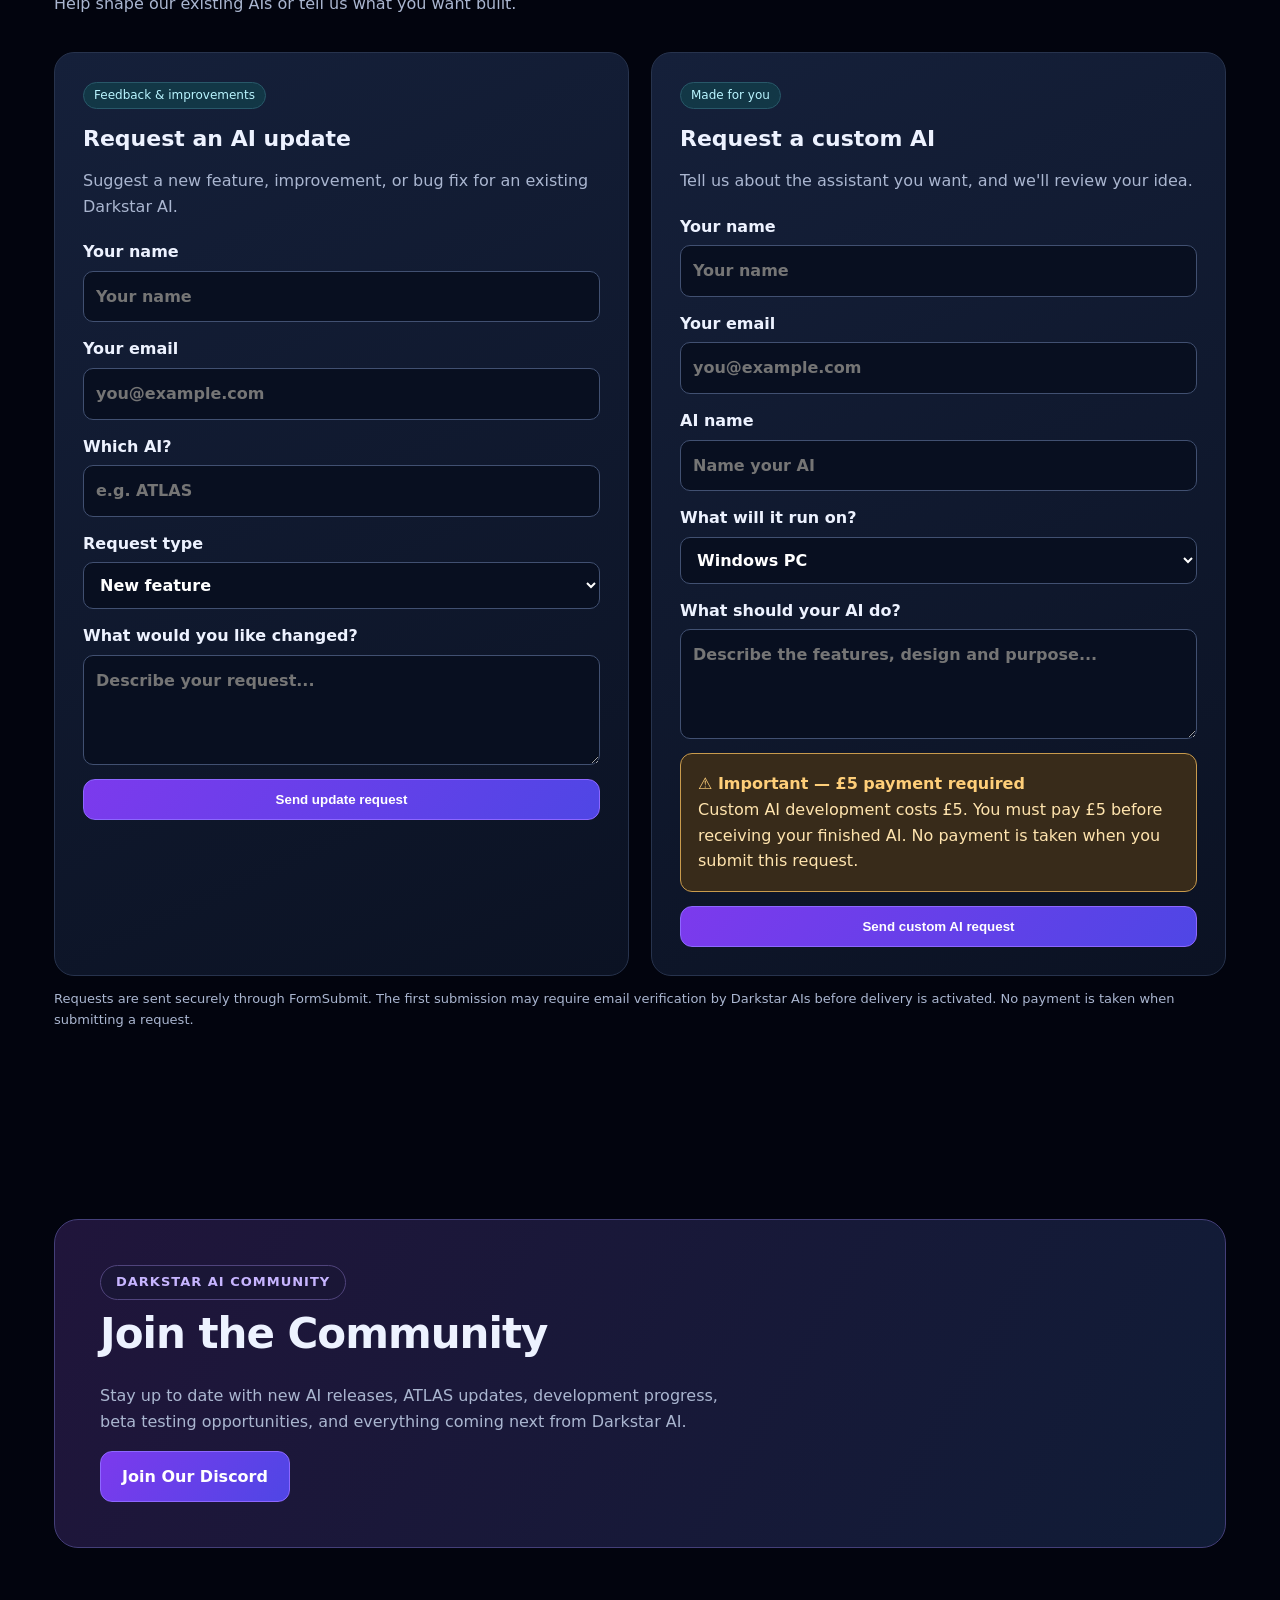
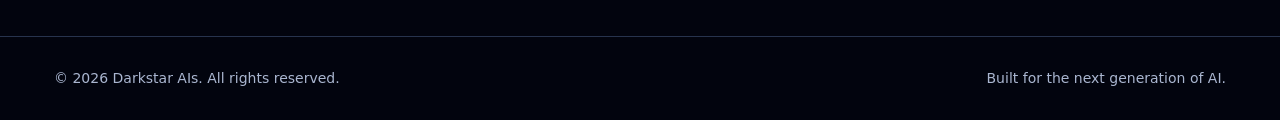
==== commit 11fa652a: "Add direct one-click ATLAS installer download on homepage" ====
--- a/index.html
+++ b/index.html
@@ -53,7 +53,10 @@
 section{padding:88px 0}
 @media(max-width:900px){.hero{grid-template-columns:1fr;min-height:auto;gap:45px;padding-top:88px;padding-bottom:90px}.hero-feature{max-width:560px;width:100%;min-height:390px}.feature-orb{top:19%}}
 @media(max-width:720px){nav{flex-wrap:wrap;padding:13px 0}.navlinks{order:3;width:100%;justify-content:space-between;gap:10px}.navlinks a:last-child{display:inline}.hero{padding:66px 24px 80px}.hero h1{font-size:clamp(44px,9vw,64px);letter-spacing:-1.7px}.hero .lead{font-size:17px}.hero-meta{margin-top:25px}.hero-feature{min-height:380px}.feature-orb{width:140px;height:140px}.feature-orb span{font-size:65px}section{padding:64px 0}}
-</style></head><body><header><div class="wrap"><nav><a class="brand" href="#top">✦ DARKSTAR <span>AIs</span></a><div class="navlinks"><a href="#assistants">Our AIs</a><a href="#features">Features</a><a href="#how">How it works</a><a href="#requests">Requests</a></div><a class="btn" href="https://discord.gg/D59r4F8wMC" target="_blank" rel="noopener noreferrer">Join the Community</a></nav></div></header><main id="top"><div class="wrap hero"><div class="hero-copy"><span class="eyebrow">Welcome to the future of AI</span><h1>Your universe of <em>intelligent assistants.</em></h1><p class="lead">Discover powerful AI companions built to make your desktop smarter, your workflow faster, and your ideas limitless.</p><div class="actions"><a class="btn" href="/atlas.html">Discover ATLAS <span aria-hidden="true">↗</span></a><a class="btn secondary" href="#assistants">Explore our AIs</a></div><div class="hero-meta"><span>✦ Built for Windows</span><span>◈ Local AI conversations</span><span>◎ Growing community</span></div></div><aside class="hero-feature" aria-label="Featured AI assistant"><div class="feature-top"><span class="tag">Available now · Phase One</span><span class="feature-star" aria-hidden="true">✦</span></div><div class="feature-orb" aria-hidden="true"><span>◈</span></div><div class="feature-bottom"><span class="feature-label">FEATURED ASSISTANT</span><h2>Meet ATLAS</h2><p>Your futuristic Windows AI companion, ready to explore.</p><a href="/atlas.html" class="feature-link">Explore ATLAS <span aria-hidden="true">→</span></a></div></aside></div><section id="assistants"><div class="wrap"><h2>Meet our AI assistants</h2><p class="sub">Explore the Darkstar collection. More assistants can be added as they launch.</p><div class="grid"><article class="card"><div class="symbol">◈</div><span class="tag">Phase One available</span><h3>ATLAS</h3><p>Your Windows AI companion. A place for productivity, conversation, and future desktop integrations.</p><a class="btn secondary" href="/atlas.html">Explore ATLAS</a></article><article class="card"><div class="symbol">✧</div><span class="tag">Future release</span><h3>Next Darkstar AI</h3><p>New assistants will appear here as they become ready for public release.</p></article><article class="card"><div class="symbol">✦</div><span class="tag">In development</span><h3>Darkstar Labs</h3><p>Follow the next chapter of the Darkstar AI ecosystem.</p></article></div><p id="notice" role="status">ATLAS Phase One is available now. Visit the ATLAS page to download the Windows installer.</p></div></section><section id="features"><div class="wrap"><span class="eyebrow">Explore AI capabilities</span><h2>See what they can do</h2><p class="sub">From everyday conversations to advanced desktop tools, explore the capabilities we aim to bring to the Darkstar AI collection. Features depend on the individual assistant and release.</p><div class="grid"><article class="card"><div class="symbol">💬</div><h3>Natural conversation</h3><p>Understand everyday questions, follow context, explain complex topics, and hold useful conversations.</p></article><article class="card"><div class="symbol">🧠</div><h3>Memory & personalisation</h3><p>Remember approved preferences, ongoing projects, and useful context with controls to review or clear saved data.</p></article><article class="card"><div class="symbol">🌐</div><h3>Web research</h3><p>Search current information, compare sources, summarise findings, and provide links to evidence.</p></article><article class="card"><div class="symbol">🎙️</div><h3>Voice & accessibility</h3><p>Optional speech recognition, spoken replies, wake-word support, and accessible keyboard-friendly controls.</p></article><article class="card"><div class="symbol">🖥️</div><h3>Desktop assistance</h3><p>Open installed apps, find files, help organise folders, and perform approved Windows tasks.</p></article><article class="card"><div class="symbol">⚙️</div><h3>Automation & workflows</h3><p>Create reminders, automate repeat tasks, and manage multi-step workflows with appropriate permissions.</p></article><article class="card"><div class="symbol">✍️</div><h3>Writing & creativity</h3><p>Draft emails, stories, scripts, social posts, presentations, and creative ideas.</p></article><article class="card"><div class="symbol">💻</div><h3>Coding & troubleshooting</h3><p>Write, explain, review, and debug code; assist with websites, software, and technical problems.</p></article><article class="card"><div class="symbol">📄</div><h3>Files & documents</h3><p>Read and summarise supported PDFs, documents, spreadsheets, and notes when users provide access.</p></article><article class="card"><div class="symbol">🖼️</div><h3>Images & media</h3><p>Understand supplied images and support image generation or editing where enabled.</p></article><article class="card"><div class="symbol">📅</div><h3>Planning & productivity</h3><p>Help with schedules, study plans, to-do lists, research notes, and project organisation.</p></article><article class="card"><div class="symbol">🔌</div><h3>Integrations & extensions</h3><p>Connect to supported tools and services with permission; expand capabilities through updates.</p></article><article class="card"><div class="symbol">🔒</div><h3>Privacy & security</h3><p>Clear permission prompts, safe handling of personal data, secure updates, and control over stored information.</p></article><article class="card"><div class="symbol">🛡️</div><h3>Safety & transparency</h3><p>Explain limitations, ask before sensitive actions, avoid fabricated claims, and show when information is uncertain.</p></article><article class="card"><div class="symbol">🌍</div><h3>Languages & learning</h3><p>Translate, tutor, explain step by step, and adapt answers to different experience levels.</p></article><article class="card"><div class="symbol">🚀</div><h3>Performance & reliability</h3><p>Responsive interface, clear error messages, updates, recovery options, and compatibility information.</p></article></div><div class="panel" style="margin-top:24px"><h3>Capabilities vary by AI</h3><p>These are planned and potential capabilities, not a promise that every listed feature is already available. Check each AI’s release page for its confirmed features, requirements, limitations, and privacy details.</p><a class="btn secondary" href="#assistants">View our AI assistants</a></div></div></section><section id="how"><div class="wrap"><div class="panel"><h2>From discovery to desktop.</h2><p>Once an AI is released, visitors will be able to find its page, review the requirements, and download the Windows installer.</p><div class="steps"><div class="step"><b>01</b><h3>Explore</h3><p>Choose an assistant.</p></div><div class="step"><b>02</b><h3>Download</h3><p>Get its installer when available.</p></div><div class="step"><b>03</b><h3>Launch</h3><p>Install and run it on your PC.</p></div></div></div></div></section><section id="requests"><div class="wrap"><h2>Requests & custom builds</h2><p class="sub">Help shape our existing AIs or tell us what you want built.</p><div class="request-grid"><article class="card"><span class="tag">Feedback & improvements</span><h3>Request an AI update</h3><p>Suggest a new feature, improvement, or bug fix for an existing Darkstar AI.</p><form class="request-form" id="update-form" action="https://formsubmit.co/darkstars5771@gmail.com" method="POST"><input type="hidden" name="_next" value="https://darkstar-ais.github.io/darkstar-ais/"><input type="hidden" name="_subject" value="Darkstar AIs - Update Request"><input type="hidden" name="_template" value="table"><input type="hidden" name="request_category" value="AI update request"><label>Your name<input name="name" required maxlength="100" placeholder="Your name"></label><label>Your email<input name="email" type="email" required placeholder="you@example.com"></label><label>Which AI?<input name="ai" required maxlength="100" placeholder="e.g. ATLAS"></label><label>Request type<select name="type" required><option value="Feature request">New feature</option><option value="Bug report">Bug fix</option><option value="Improvement">Improvement</option></select></label><label>What would you like changed?<textarea name="details" required maxlength="4000" placeholder="Describe your request..."></textarea></label><button class="btn" type="submit">Send update request</button></form></article><article class="card"><span class="tag">Made for you</span><h3>Request a custom AI</h3><p>Tell us about the assistant you want, and we'll review your idea.</p><form class="request-form" id="custom-form" action="https://formsubmit.co/darkstars5771@gmail.com" method="POST"><input type="hidden" name="_next" value="https://darkstar-ais.github.io/darkstar-ais/"><input type="hidden" name="_subject" value="Darkstar AIs - Custom AI Request"><input type="hidden" name="_template" value="table"><input type="hidden" name="request_category" value="Custom AI request - £5 payable before delivery"><label>Your name<input name="name" required maxlength="100" placeholder="Your name"></label><label>Your email<input name="email" type="email" required placeholder="you@example.com"></label><label>AI name<input name="ai" required maxlength="100" placeholder="Name your AI"></label><label>What will it run on?<select name="platform" required><option value="Windows PC">Windows PC</option><option value="Web">Website / browser</option><option value="Other">Other / discuss with me</option></select></label><label>What should your AI do?<textarea name="details" required maxlength="4000" placeholder="Describe the features, design and purpose..."></textarea></label><div class="warning" role="note"><strong>⚠ Important — £5 payment required</strong>Custom AI development costs £5. You must pay £5 before receiving your finished AI. No payment is taken when you submit this request.</div><button class="btn" type="submit">Send custom AI request</button></form></article></div><p class="form-note" id="request-status" role="status" aria-live="polite">Requests are sent securely through FormSubmit. The first submission may require email verification by Darkstar AIs before delivery is activated. No payment is taken when submitting a request.</p></div></section><section id="community"><div class="wrap"><div class="panel"><span class="eyebrow">Darkstar AI Community</span><h2>Join the Community</h2><p>Stay up to date with new AI releases, ATLAS updates, development progress, beta testing opportunities, and everything coming next from Darkstar AI.</p><a class="btn" href="https://discord.gg/D59r4F8wMC" target="_blank" rel="noopener noreferrer">Join Our Discord</a></div></div></section></main><footer><div class="wrap footer"><span>© <span id="year"></span> Darkstar AIs. All rights reserved.</span><span>Built for the next generation of AI.</span></div></footer><script>document.getElementById('year').textContent=new Date().getFullYear();function showNotice(){document.getElementById('notice').style.display='block';document.getElementById('notice').scrollIntoView({behavior:'smooth',block:'nearest'})}
+
+.atlas-download-link{margin-left:8px;background:linear-gradient(125deg,#6234d7,#3d6ee6)}
+@media(max-width:720px){.atlas-download-link{margin:12px 0 0}}
+</style></head><body><header><div class="wrap"><nav><a class="brand" href="#top">✦ DARKSTAR <span>AIs</span></a><div class="navlinks"><a href="#assistants">Our AIs</a><a href="#features">Features</a><a href="#how">How it works</a><a href="#requests">Requests</a></div><a class="btn" href="https://discord.gg/D59r4F8wMC" target="_blank" rel="noopener noreferrer">Join the Community</a></nav></div></header><main id="top"><div class="wrap hero"><div class="hero-copy"><span class="eyebrow">Welcome to the future of AI</span><h1>Your universe of <em>intelligent assistants.</em></h1><p class="lead">Discover powerful AI companions built to make your desktop smarter, your workflow faster, and your ideas limitless.</p><div class="actions"><a class="btn" href="/atlas.html">Discover ATLAS <span aria-hidden="true">↗</span></a><a class="btn secondary" href="#assistants">Explore our AIs</a></div><div class="hero-meta"><span>✦ Built for Windows</span><span>◈ Local AI conversations</span><span>◎ Growing community</span></div></div><aside class="hero-feature" aria-label="Featured AI assistant"><div class="feature-top"><span class="tag">Available now · Phase One</span><span class="feature-star" aria-hidden="true">✦</span></div><div class="feature-orb" aria-hidden="true"><span>◈</span></div><div class="feature-bottom"><span class="feature-label">FEATURED ASSISTANT</span><h2>Meet ATLAS</h2><p>Your futuristic Windows AI companion, ready to explore.</p><a href="/atlas.html" class="feature-link">Explore ATLAS <span aria-hidden="true">→</span></a></div></aside></div><section id="assistants"><div class="wrap"><h2>Meet our AI assistants</h2><p class="sub">Explore the Darkstar collection. More assistants can be added as they launch.</p><div class="grid"><article class="card"><div class="symbol">◈</div><span class="tag">Phase One available</span><h3>ATLAS</h3><p>Your Windows AI companion. A place for productivity, conversation, and future desktop integrations.</p><a class="btn secondary" href="/atlas.html">Explore ATLAS</a><a class="btn atlas-download-link" href="https://github.com/DarkStar-AIs/darkstar-ais/releases/download/v1.0.0/ATLAS-Setup-Windows.exe" aria-label="Download ATLAS Windows installer directly">↓ Download ATLAS free</a></article><article class="card"><div class="symbol">✧</div><span class="tag">Future release</span><h3>Next Darkstar AI</h3><p>New assistants will appear here as they become ready for public release.</p></article><article class="card"><div class="symbol">✦</div><span class="tag">In development</span><h3>Darkstar Labs</h3><p>Follow the next chapter of the Darkstar AI ecosystem.</p></article></div><p id="notice" role="status">ATLAS Phase One is available now. Visit the ATLAS page to download the Windows installer.</p></div></section><section id="features"><div class="wrap"><span class="eyebrow">Explore AI capabilities</span><h2>See what they can do</h2><p class="sub">From everyday conversations to advanced desktop tools, explore the capabilities we aim to bring to the Darkstar AI collection. Features depend on the individual assistant and release.</p><div class="grid"><article class="card"><div class="symbol">💬</div><h3>Natural conversation</h3><p>Understand everyday questions, follow context, explain complex topics, and hold useful conversations.</p></article><article class="card"><div class="symbol">🧠</div><h3>Memory & personalisation</h3><p>Remember approved preferences, ongoing projects, and useful context with controls to review or clear saved data.</p></article><article class="card"><div class="symbol">🌐</div><h3>Web research</h3><p>Search current information, compare sources, summarise findings, and provide links to evidence.</p></article><article class="card"><div class="symbol">🎙️</div><h3>Voice & accessibility</h3><p>Optional speech recognition, spoken replies, wake-word support, and accessible keyboard-friendly controls.</p></article><article class="card"><div class="symbol">🖥️</div><h3>Desktop assistance</h3><p>Open installed apps, find files, help organise folders, and perform approved Windows tasks.</p></article><article class="card"><div class="symbol">⚙️</div><h3>Automation & workflows</h3><p>Create reminders, automate repeat tasks, and manage multi-step workflows with appropriate permissions.</p></article><article class="card"><div class="symbol">✍️</div><h3>Writing & creativity</h3><p>Draft emails, stories, scripts, social posts, presentations, and creative ideas.</p></article><article class="card"><div class="symbol">💻</div><h3>Coding & troubleshooting</h3><p>Write, explain, review, and debug code; assist with websites, software, and technical problems.</p></article><article class="card"><div class="symbol">📄</div><h3>Files & documents</h3><p>Read and summarise supported PDFs, documents, spreadsheets, and notes when users provide access.</p></article><article class="card"><div class="symbol">🖼️</div><h3>Images & media</h3><p>Understand supplied images and support image generation or editing where enabled.</p></article><article class="card"><div class="symbol">📅</div><h3>Planning & productivity</h3><p>Help with schedules, study plans, to-do lists, research notes, and project organisation.</p></article><article class="card"><div class="symbol">🔌</div><h3>Integrations & extensions</h3><p>Connect to supported tools and services with permission; expand capabilities through updates.</p></article><article class="card"><div class="symbol">🔒</div><h3>Privacy & security</h3><p>Clear permission prompts, safe handling of personal data, secure updates, and control over stored information.</p></article><article class="card"><div class="symbol">🛡️</div><h3>Safety & transparency</h3><p>Explain limitations, ask before sensitive actions, avoid fabricated claims, and show when information is uncertain.</p></article><article class="card"><div class="symbol">🌍</div><h3>Languages & learning</h3><p>Translate, tutor, explain step by step, and adapt answers to different experience levels.</p></article><article class="card"><div class="symbol">🚀</div><h3>Performance & reliability</h3><p>Responsive interface, clear error messages, updates, recovery options, and compatibility information.</p></article></div><div class="panel" style="margin-top:24px"><h3>Capabilities vary by AI</h3><p>These are planned and potential capabilities, not a promise that every listed feature is already available. Check each AI’s release page for its confirmed features, requirements, limitations, and privacy details.</p><a class="btn secondary" href="#assistants">View our AI assistants</a></div></div></section><section id="how"><div class="wrap"><div class="panel"><h2>From discovery to desktop.</h2><p>Once an AI is released, visitors will be able to find its page, review the requirements, and download the Windows installer.</p><div class="steps"><div class="step"><b>01</b><h3>Explore</h3><p>Choose an assistant.</p></div><div class="step"><b>02</b><h3>Download</h3><p>Get its installer when available.</p></div><div class="step"><b>03</b><h3>Launch</h3><p>Install and run it on your PC.</p></div></div></div></div></section><section id="requests"><div class="wrap"><h2>Requests & custom builds</h2><p class="sub">Help shape our existing AIs or tell us what you want built.</p><div class="request-grid"><article class="card"><span class="tag">Feedback & improvements</span><h3>Request an AI update</h3><p>Suggest a new feature, improvement, or bug fix for an existing Darkstar AI.</p><form class="request-form" id="update-form" action="https://formsubmit.co/darkstars5771@gmail.com" method="POST"><input type="hidden" name="_next" value="https://darkstar-ais.github.io/darkstar-ais/"><input type="hidden" name="_subject" value="Darkstar AIs - Update Request"><input type="hidden" name="_template" value="table"><input type="hidden" name="request_category" value="AI update request"><label>Your name<input name="name" required maxlength="100" placeholder="Your name"></label><label>Your email<input name="email" type="email" required placeholder="you@example.com"></label><label>Which AI?<input name="ai" required maxlength="100" placeholder="e.g. ATLAS"></label><label>Request type<select name="type" required><option value="Feature request">New feature</option><option value="Bug report">Bug fix</option><option value="Improvement">Improvement</option></select></label><label>What would you like changed?<textarea name="details" required maxlength="4000" placeholder="Describe your request..."></textarea></label><button class="btn" type="submit">Send update request</button></form></article><article class="card"><span class="tag">Made for you</span><h3>Request a custom AI</h3><p>Tell us about the assistant you want, and we'll review your idea.</p><form class="request-form" id="custom-form" action="https://formsubmit.co/darkstars5771@gmail.com" method="POST"><input type="hidden" name="_next" value="https://darkstar-ais.github.io/darkstar-ais/"><input type="hidden" name="_subject" value="Darkstar AIs - Custom AI Request"><input type="hidden" name="_template" value="table"><input type="hidden" name="request_category" value="Custom AI request - £5 payable before delivery"><label>Your name<input name="name" required maxlength="100" placeholder="Your name"></label><label>Your email<input name="email" type="email" required placeholder="you@example.com"></label><label>AI name<input name="ai" required maxlength="100" placeholder="Name your AI"></label><label>What will it run on?<select name="platform" required><option value="Windows PC">Windows PC</option><option value="Web">Website / browser</option><option value="Other">Other / discuss with me</option></select></label><label>What should your AI do?<textarea name="details" required maxlength="4000" placeholder="Describe the features, design and purpose..."></textarea></label><div class="warning" role="note"><strong>⚠ Important — £5 payment required</strong>Custom AI development costs £5. You must pay £5 before receiving your finished AI. No payment is taken when you submit this request.</div><button class="btn" type="submit">Send custom AI request</button></form></article></div><p class="form-note" id="request-status" role="status" aria-live="polite">Requests are sent securely through FormSubmit. The first submission may require email verification by Darkstar AIs before delivery is activated. No payment is taken when submitting a request.</p></div></section><section id="community"><div class="wrap"><div class="panel"><span class="eyebrow">Darkstar AI Community</span><h2>Join the Community</h2><p>Stay up to date with new AI releases, ATLAS updates, development progress, beta testing opportunities, and everything coming next from Darkstar AI.</p><a class="btn" href="https://discord.gg/D59r4F8wMC" target="_blank" rel="noopener noreferrer">Join Our Discord</a></div></div></section></main><footer><div class="wrap footer"><span>© <span id="year"></span> Darkstar AIs. All rights reserved.</span><span>Built for the next generation of AI.</span></div></footer><script>document.getElementById('year').textContent=new Date().getFullYear();function showNotice(){document.getElementById('notice').style.display='block';document.getElementById('notice').scrollIntoView({behavior:'smooth',block:'nearest'})}
 for(const form of document.querySelectorAll('.request-form')){
   form.addEventListener('submit',async function(event){
     event.preventDefault();
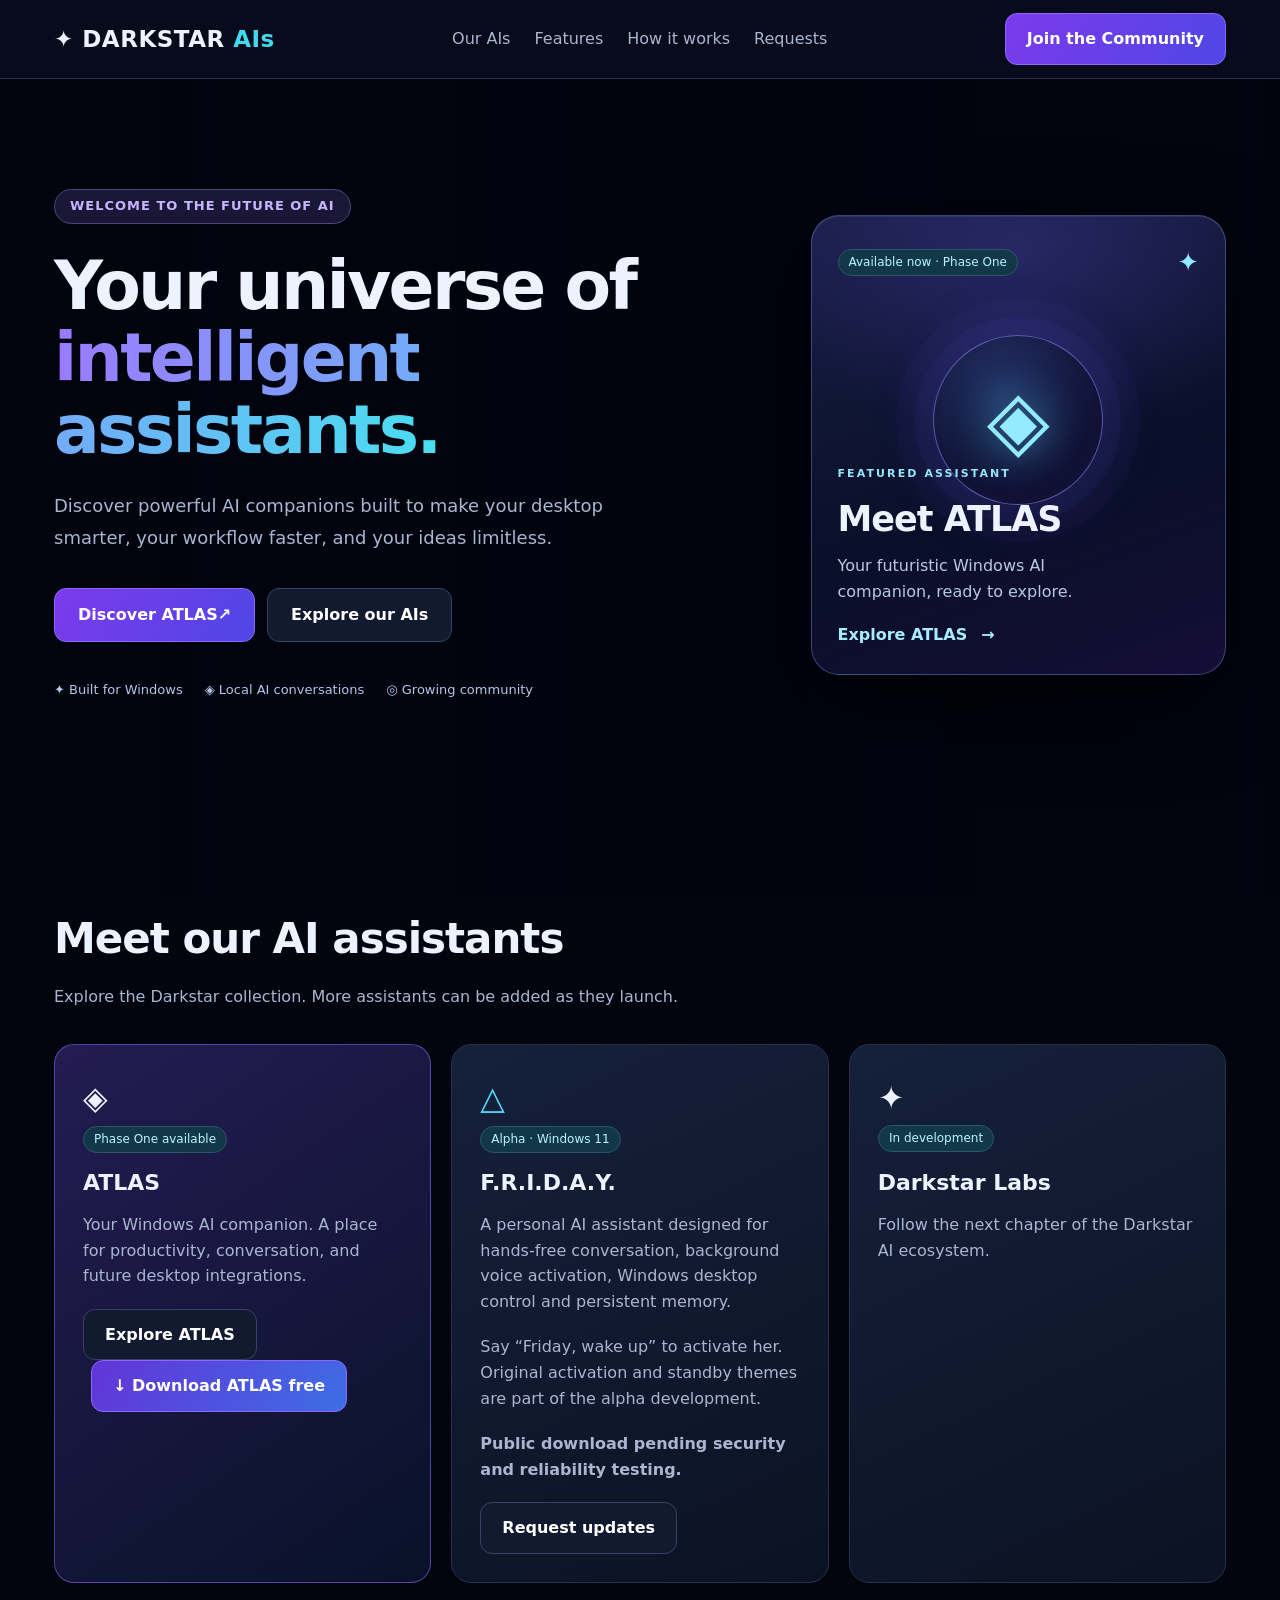
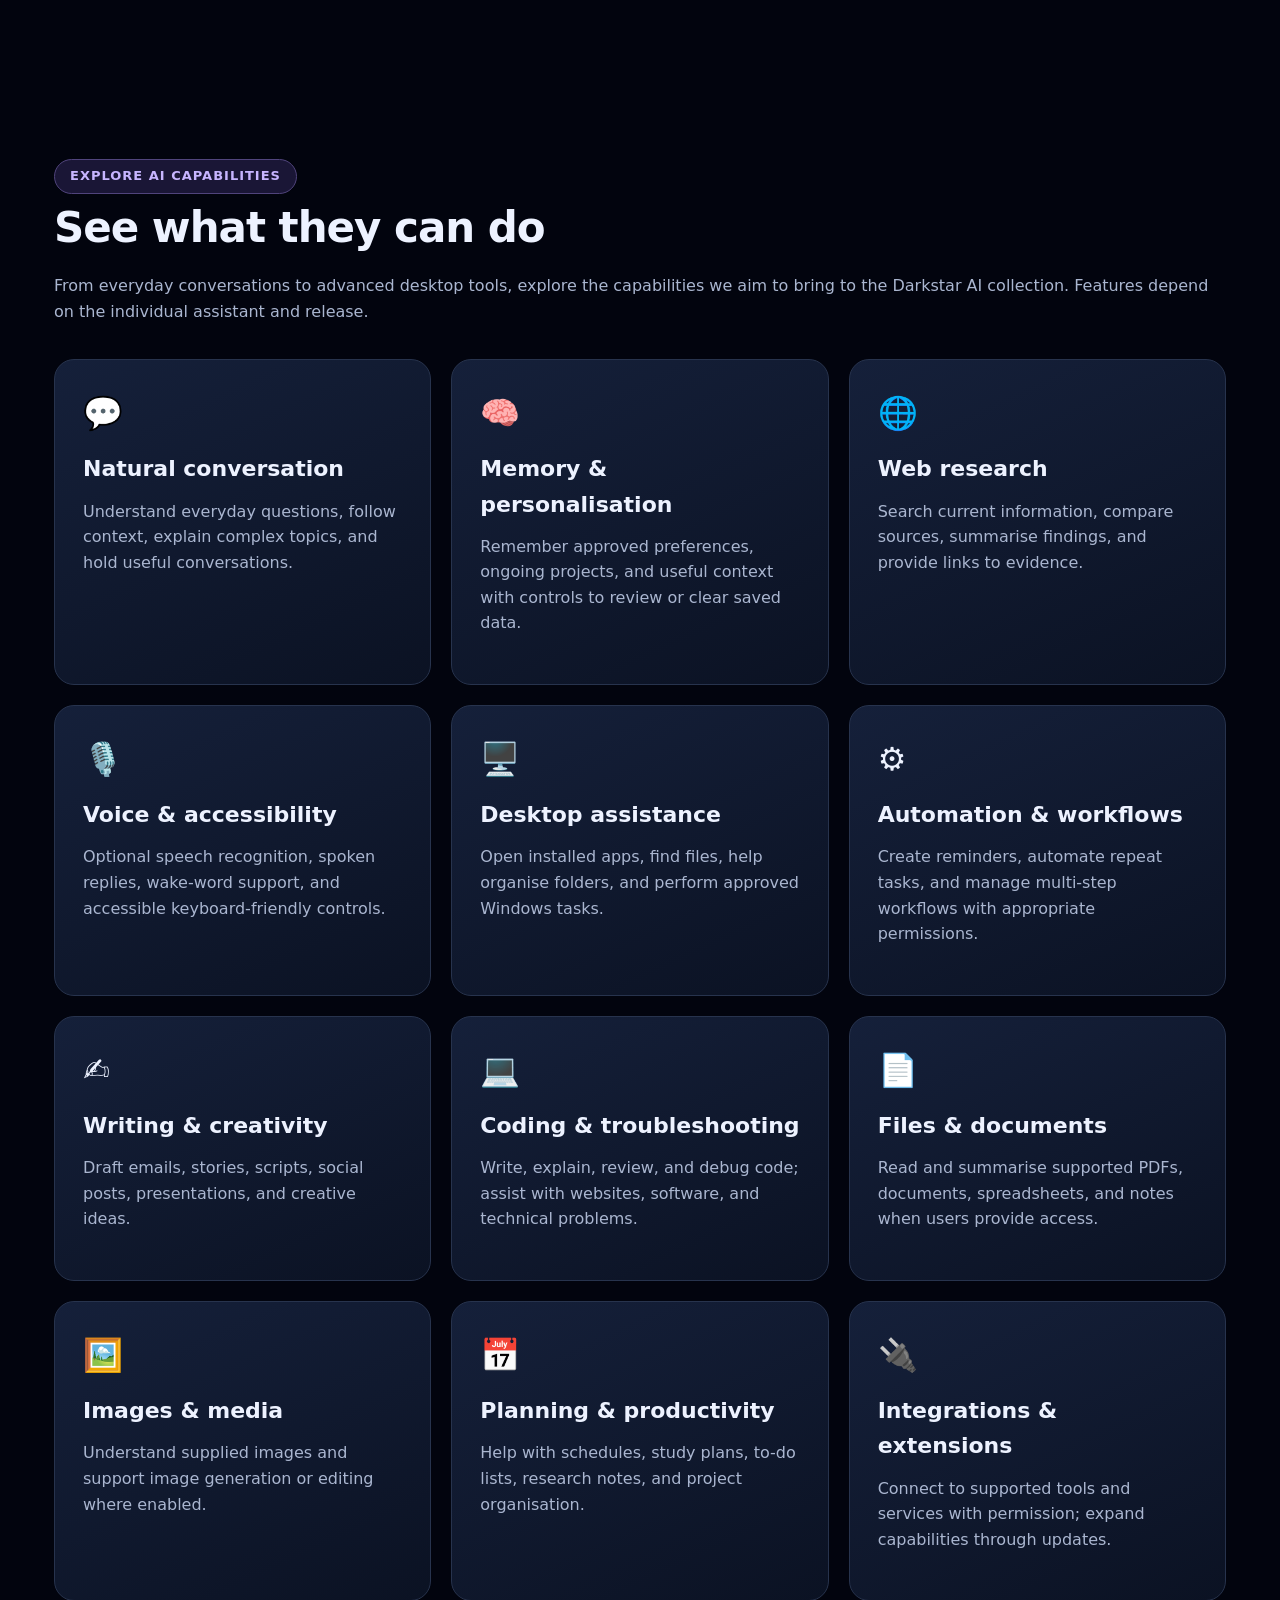
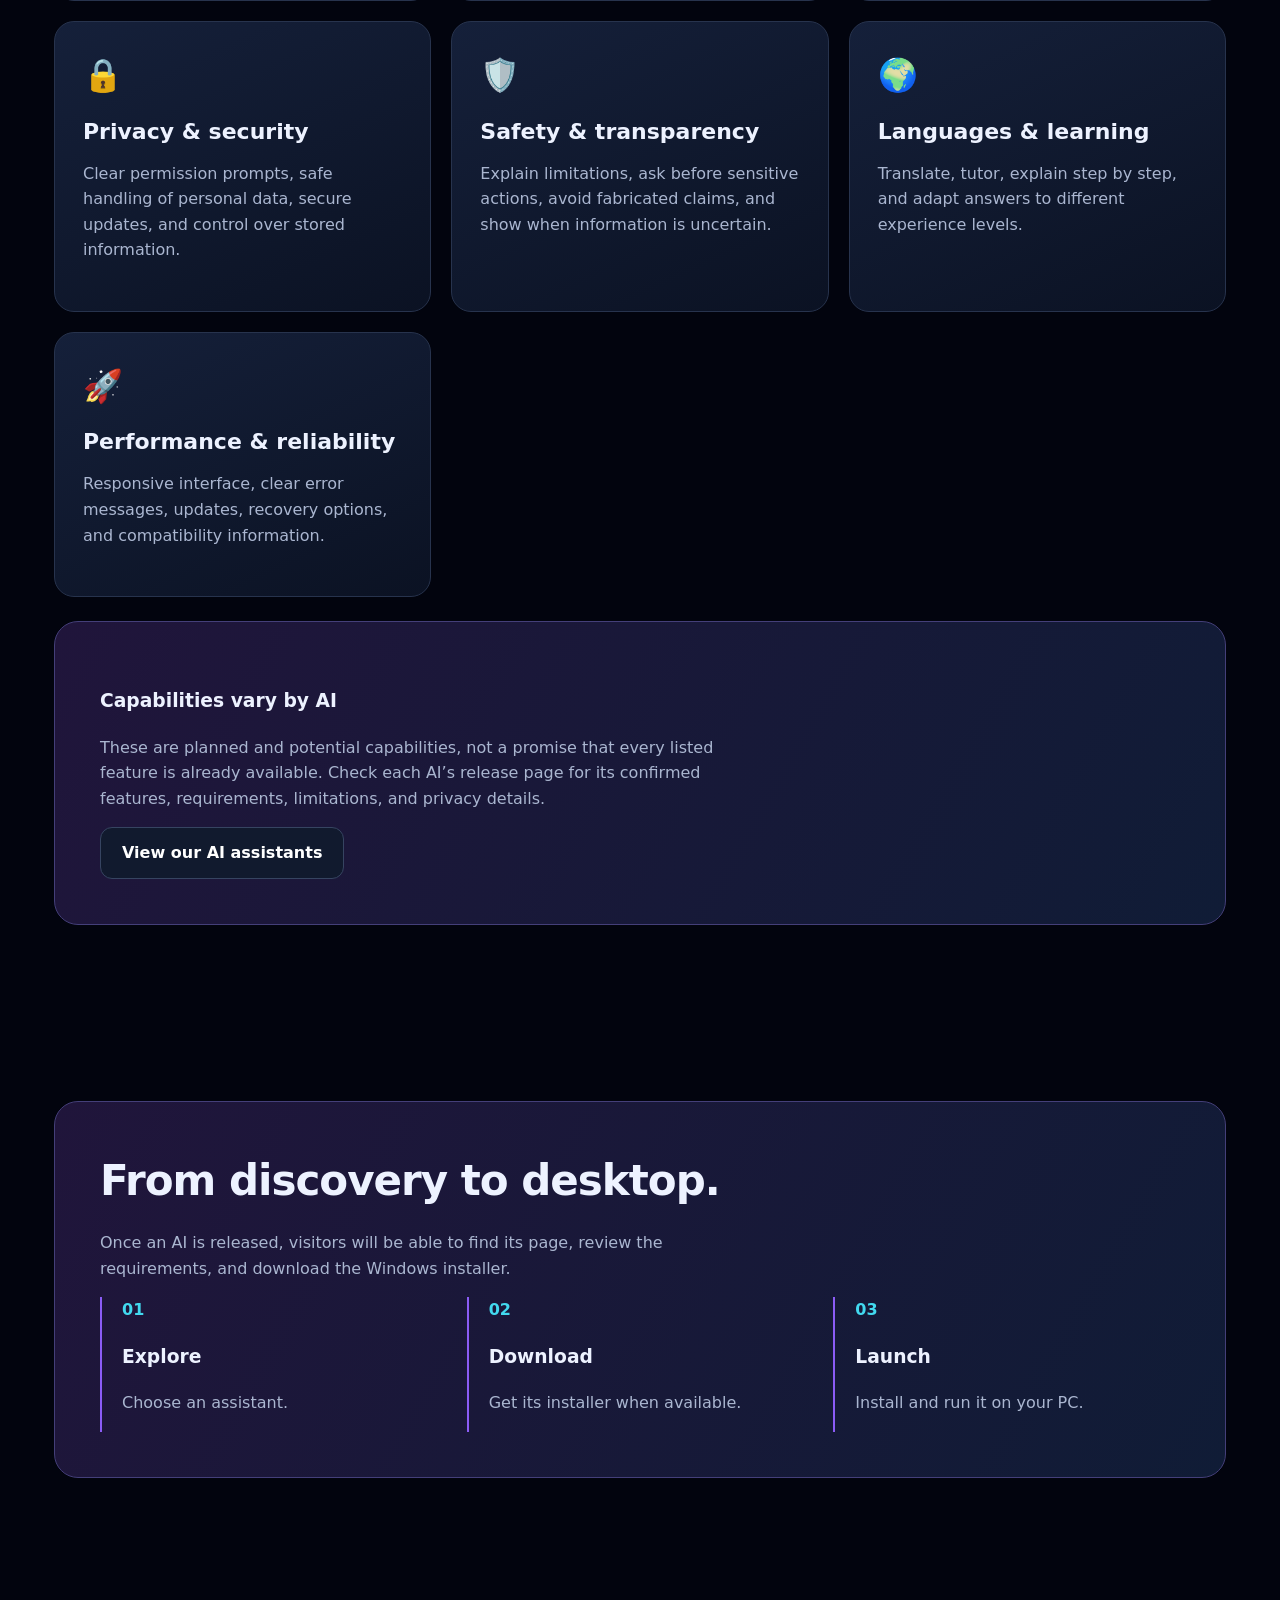
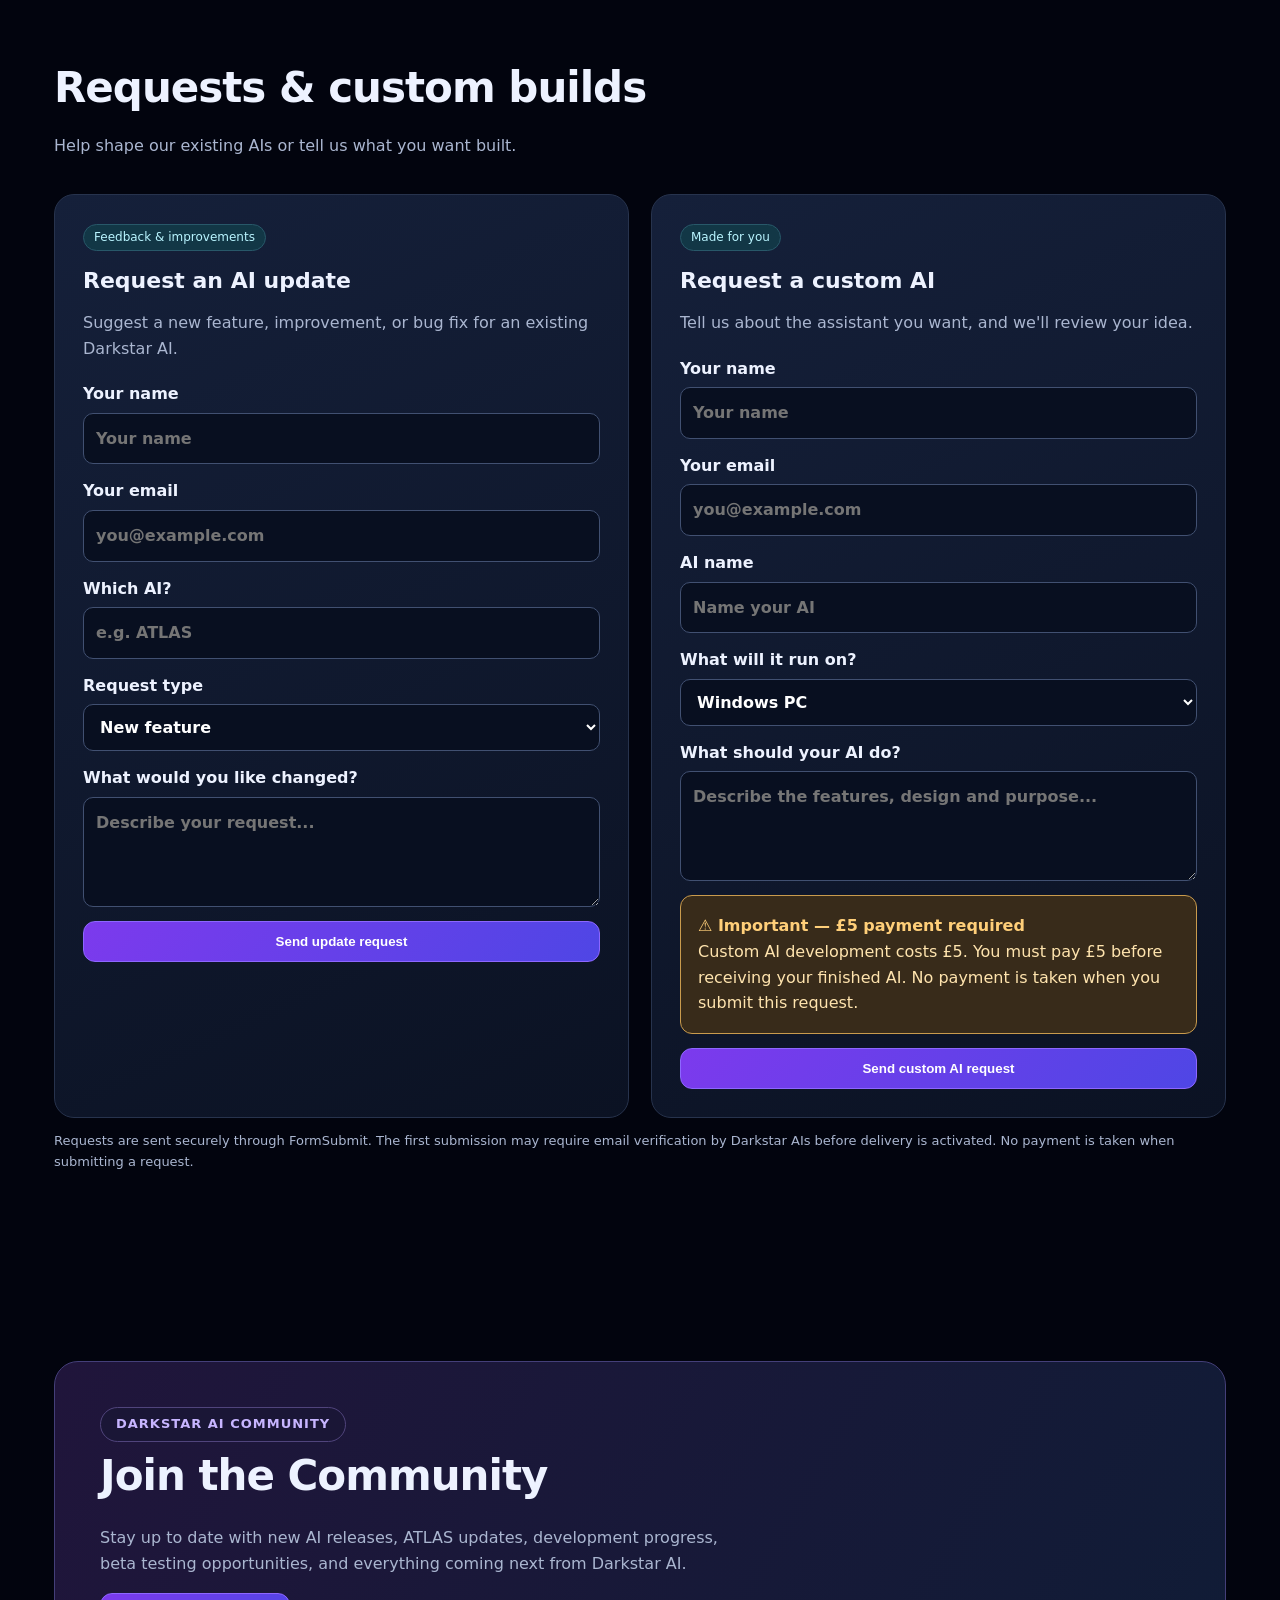
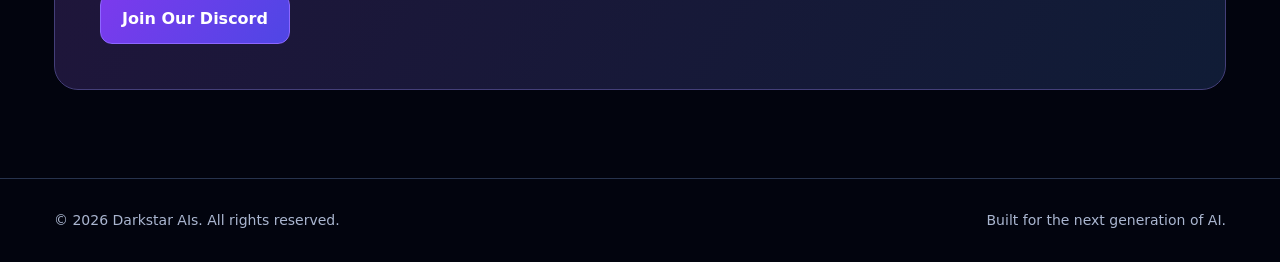
==== commit 0fafa4e5: "Add F.R.I.D.A.Y. alpha to assistant collection" ====
--- a/index.html
+++ b/index.html
@@ -56,7 +56,7 @@
 
 .atlas-download-link{margin-left:8px;background:linear-gradient(125deg,#6234d7,#3d6ee6)}
 @media(max-width:720px){.atlas-download-link{margin:12px 0 0}}
-</style></head><body><header><div class="wrap"><nav><a class="brand" href="#top">✦ DARKSTAR <span>AIs</span></a><div class="navlinks"><a href="#assistants">Our AIs</a><a href="#features">Features</a><a href="#how">How it works</a><a href="#requests">Requests</a></div><a class="btn" href="https://discord.gg/D59r4F8wMC" target="_blank" rel="noopener noreferrer">Join the Community</a></nav></div></header><main id="top"><div class="wrap hero"><div class="hero-copy"><span class="eyebrow">Welcome to the future of AI</span><h1>Your universe of <em>intelligent assistants.</em></h1><p class="lead">Discover powerful AI companions built to make your desktop smarter, your workflow faster, and your ideas limitless.</p><div class="actions"><a class="btn" href="/atlas.html">Discover ATLAS <span aria-hidden="true">↗</span></a><a class="btn secondary" href="#assistants">Explore our AIs</a></div><div class="hero-meta"><span>✦ Built for Windows</span><span>◈ Local AI conversations</span><span>◎ Growing community</span></div></div><aside class="hero-feature" aria-label="Featured AI assistant"><div class="feature-top"><span class="tag">Available now · Phase One</span><span class="feature-star" aria-hidden="true">✦</span></div><div class="feature-orb" aria-hidden="true"><span>◈</span></div><div class="feature-bottom"><span class="feature-label">FEATURED ASSISTANT</span><h2>Meet ATLAS</h2><p>Your futuristic Windows AI companion, ready to explore.</p><a href="/atlas.html" class="feature-link">Explore ATLAS <span aria-hidden="true">→</span></a></div></aside></div><section id="assistants"><div class="wrap"><h2>Meet our AI assistants</h2><p class="sub">Explore the Darkstar collection. More assistants can be added as they launch.</p><div class="grid"><article class="card"><div class="symbol">◈</div><span class="tag">Phase One available</span><h3>ATLAS</h3><p>Your Windows AI companion. A place for productivity, conversation, and future desktop integrations.</p><a class="btn secondary" href="/atlas.html">Explore ATLAS</a><a class="btn atlas-download-link" href="https://github.com/DarkStar-AIs/darkstar-ais/releases/download/v1.0.0/ATLAS-Setup-Windows.exe" aria-label="Download ATLAS Windows installer directly">↓ Download ATLAS free</a></article><article class="card"><div class="symbol">✧</div><span class="tag">Future release</span><h3>Next Darkstar AI</h3><p>New assistants will appear here as they become ready for public release.</p></article><article class="card"><div class="symbol">✦</div><span class="tag">In development</span><h3>Darkstar Labs</h3><p>Follow the next chapter of the Darkstar AI ecosystem.</p></article></div><p id="notice" role="status">ATLAS Phase One is available now. Visit the ATLAS page to download the Windows installer.</p></div></section><section id="features"><div class="wrap"><span class="eyebrow">Explore AI capabilities</span><h2>See what they can do</h2><p class="sub">From everyday conversations to advanced desktop tools, explore the capabilities we aim to bring to the Darkstar AI collection. Features depend on the individual assistant and release.</p><div class="grid"><article class="card"><div class="symbol">💬</div><h3>Natural conversation</h3><p>Understand everyday questions, follow context, explain complex topics, and hold useful conversations.</p></article><article class="card"><div class="symbol">🧠</div><h3>Memory & personalisation</h3><p>Remember approved preferences, ongoing projects, and useful context with controls to review or clear saved data.</p></article><article class="card"><div class="symbol">🌐</div><h3>Web research</h3><p>Search current information, compare sources, summarise findings, and provide links to evidence.</p></article><article class="card"><div class="symbol">🎙️</div><h3>Voice & accessibility</h3><p>Optional speech recognition, spoken replies, wake-word support, and accessible keyboard-friendly controls.</p></article><article class="card"><div class="symbol">🖥️</div><h3>Desktop assistance</h3><p>Open installed apps, find files, help organise folders, and perform approved Windows tasks.</p></article><article class="card"><div class="symbol">⚙️</div><h3>Automation & workflows</h3><p>Create reminders, automate repeat tasks, and manage multi-step workflows with appropriate permissions.</p></article><article class="card"><div class="symbol">✍️</div><h3>Writing & creativity</h3><p>Draft emails, stories, scripts, social posts, presentations, and creative ideas.</p></article><article class="card"><div class="symbol">💻</div><h3>Coding & troubleshooting</h3><p>Write, explain, review, and debug code; assist with websites, software, and technical problems.</p></article><article class="card"><div class="symbol">📄</div><h3>Files & documents</h3><p>Read and summarise supported PDFs, documents, spreadsheets, and notes when users provide access.</p></article><article class="card"><div class="symbol">🖼️</div><h3>Images & media</h3><p>Understand supplied images and support image generation or editing where enabled.</p></article><article class="card"><div class="symbol">📅</div><h3>Planning & productivity</h3><p>Help with schedules, study plans, to-do lists, research notes, and project organisation.</p></article><article class="card"><div class="symbol">🔌</div><h3>Integrations & extensions</h3><p>Connect to supported tools and services with permission; expand capabilities through updates.</p></article><article class="card"><div class="symbol">🔒</div><h3>Privacy & security</h3><p>Clear permission prompts, safe handling of personal data, secure updates, and control over stored information.</p></article><article class="card"><div class="symbol">🛡️</div><h3>Safety & transparency</h3><p>Explain limitations, ask before sensitive actions, avoid fabricated claims, and show when information is uncertain.</p></article><article class="card"><div class="symbol">🌍</div><h3>Languages & learning</h3><p>Translate, tutor, explain step by step, and adapt answers to different experience levels.</p></article><article class="card"><div class="symbol">🚀</div><h3>Performance & reliability</h3><p>Responsive interface, clear error messages, updates, recovery options, and compatibility information.</p></article></div><div class="panel" style="margin-top:24px"><h3>Capabilities vary by AI</h3><p>These are planned and potential capabilities, not a promise that every listed feature is already available. Check each AI’s release page for its confirmed features, requirements, limitations, and privacy details.</p><a class="btn secondary" href="#assistants">View our AI assistants</a></div></div></section><section id="how"><div class="wrap"><div class="panel"><h2>From discovery to desktop.</h2><p>Once an AI is released, visitors will be able to find its page, review the requirements, and download the Windows installer.</p><div class="steps"><div class="step"><b>01</b><h3>Explore</h3><p>Choose an assistant.</p></div><div class="step"><b>02</b><h3>Download</h3><p>Get its installer when available.</p></div><div class="step"><b>03</b><h3>Launch</h3><p>Install and run it on your PC.</p></div></div></div></div></section><section id="requests"><div class="wrap"><h2>Requests & custom builds</h2><p class="sub">Help shape our existing AIs or tell us what you want built.</p><div class="request-grid"><article class="card"><span class="tag">Feedback & improvements</span><h3>Request an AI update</h3><p>Suggest a new feature, improvement, or bug fix for an existing Darkstar AI.</p><form class="request-form" id="update-form" action="https://formsubmit.co/darkstars5771@gmail.com" method="POST"><input type="hidden" name="_next" value="https://darkstar-ais.github.io/darkstar-ais/"><input type="hidden" name="_subject" value="Darkstar AIs - Update Request"><input type="hidden" name="_template" value="table"><input type="hidden" name="request_category" value="AI update request"><label>Your name<input name="name" required maxlength="100" placeholder="Your name"></label><label>Your email<input name="email" type="email" required placeholder="you@example.com"></label><label>Which AI?<input name="ai" required maxlength="100" placeholder="e.g. ATLAS"></label><label>Request type<select name="type" required><option value="Feature request">New feature</option><option value="Bug report">Bug fix</option><option value="Improvement">Improvement</option></select></label><label>What would you like changed?<textarea name="details" required maxlength="4000" placeholder="Describe your request..."></textarea></label><button class="btn" type="submit">Send update request</button></form></article><article class="card"><span class="tag">Made for you</span><h3>Request a custom AI</h3><p>Tell us about the assistant you want, and we'll review your idea.</p><form class="request-form" id="custom-form" action="https://formsubmit.co/darkstars5771@gmail.com" method="POST"><input type="hidden" name="_next" value="https://darkstar-ais.github.io/darkstar-ais/"><input type="hidden" name="_subject" value="Darkstar AIs - Custom AI Request"><input type="hidden" name="_template" value="table"><input type="hidden" name="request_category" value="Custom AI request - £5 payable before delivery"><label>Your name<input name="name" required maxlength="100" placeholder="Your name"></label><label>Your email<input name="email" type="email" required placeholder="you@example.com"></label><label>AI name<input name="ai" required maxlength="100" placeholder="Name your AI"></label><label>What will it run on?<select name="platform" required><option value="Windows PC">Windows PC</option><option value="Web">Website / browser</option><option value="Other">Other / discuss with me</option></select></label><label>What should your AI do?<textarea name="details" required maxlength="4000" placeholder="Describe the features, design and purpose..."></textarea></label><div class="warning" role="note"><strong>⚠ Important — £5 payment required</strong>Custom AI development costs £5. You must pay £5 before receiving your finished AI. No payment is taken when you submit this request.</div><button class="btn" type="submit">Send custom AI request</button></form></article></div><p class="form-note" id="request-status" role="status" aria-live="polite">Requests are sent securely through FormSubmit. The first submission may require email verification by Darkstar AIs before delivery is activated. No payment is taken when submitting a request.</p></div></section><section id="community"><div class="wrap"><div class="panel"><span class="eyebrow">Darkstar AI Community</span><h2>Join the Community</h2><p>Stay up to date with new AI releases, ATLAS updates, development progress, beta testing opportunities, and everything coming next from Darkstar AI.</p><a class="btn" href="https://discord.gg/D59r4F8wMC" target="_blank" rel="noopener noreferrer">Join Our Discord</a></div></div></section></main><footer><div class="wrap footer"><span>© <span id="year"></span> Darkstar AIs. All rights reserved.</span><span>Built for the next generation of AI.</span></div></footer><script>document.getElementById('year').textContent=new Date().getFullYear();function showNotice(){document.getElementById('notice').style.display='block';document.getElementById('notice').scrollIntoView({behavior:'smooth',block:'nearest'})}
+</style></head><body><header><div class="wrap"><nav><a class="brand" href="#top">✦ DARKSTAR <span>AIs</span></a><div class="navlinks"><a href="#assistants">Our AIs</a><a href="#features">Features</a><a href="#how">How it works</a><a href="#requests">Requests</a></div><a class="btn" href="https://discord.gg/D59r4F8wMC" target="_blank" rel="noopener noreferrer">Join the Community</a></nav></div></header><main id="top"><div class="wrap hero"><div class="hero-copy"><span class="eyebrow">Welcome to the future of AI</span><h1>Your universe of <em>intelligent assistants.</em></h1><p class="lead">Discover powerful AI companions built to make your desktop smarter, your workflow faster, and your ideas limitless.</p><div class="actions"><a class="btn" href="/atlas.html">Discover ATLAS <span aria-hidden="true">↗</span></a><a class="btn secondary" href="#assistants">Explore our AIs</a></div><div class="hero-meta"><span>✦ Built for Windows</span><span>◈ Local AI conversations</span><span>◎ Growing community</span></div></div><aside class="hero-feature" aria-label="Featured AI assistant"><div class="feature-top"><span class="tag">Available now · Phase One</span><span class="feature-star" aria-hidden="true">✦</span></div><div class="feature-orb" aria-hidden="true"><span>◈</span></div><div class="feature-bottom"><span class="feature-label">FEATURED ASSISTANT</span><h2>Meet ATLAS</h2><p>Your futuristic Windows AI companion, ready to explore.</p><a href="/atlas.html" class="feature-link">Explore ATLAS <span aria-hidden="true">→</span></a></div></aside></div><section id="assistants"><div class="wrap"><h2>Meet our AI assistants</h2><p class="sub">Explore the Darkstar collection. More assistants can be added as they launch.</p><div class="grid"><article class="card"><div class="symbol">◈</div><span class="tag">Phase One available</span><h3>ATLAS</h3><p>Your Windows AI companion. A place for productivity, conversation, and future desktop integrations.</p><a class="btn secondary" href="/atlas.html">Explore ATLAS</a><a class="btn atlas-download-link" href="https://github.com/DarkStar-AIs/darkstar-ais/releases/download/v1.0.0/ATLAS-Setup-Windows.exe" aria-label="Download ATLAS Windows installer directly">↓ Download ATLAS free</a></article><article class="card" id="friday"><div class="symbol" aria-hidden="true" style="color:#53d9ff">△</div><span class="tag">Alpha · Windows 11</span><h3>F.R.I.D.A.Y.</h3><p>A personal AI assistant designed for hands-free conversation, background voice activation, Windows desktop control and persistent memory.</p><p>Say “Friday, wake up” to activate her. Original activation and standby themes are part of the alpha development.</p><p><strong>Public download pending security and reliability testing.</strong></p><a class="btn secondary" href="#requests">Request updates</a></article><article class="card"><div class="symbol">✦</div><span class="tag">In development</span><h3>Darkstar Labs</h3><p>Follow the next chapter of the Darkstar AI ecosystem.</p></article></div><p id="notice" role="status">ATLAS Phase One is available now. Visit the ATLAS page to download the Windows installer.</p></div></section><section id="features"><div class="wrap"><span class="eyebrow">Explore AI capabilities</span><h2>See what they can do</h2><p class="sub">From everyday conversations to advanced desktop tools, explore the capabilities we aim to bring to the Darkstar AI collection. Features depend on the individual assistant and release.</p><div class="grid"><article class="card"><div class="symbol">💬</div><h3>Natural conversation</h3><p>Understand everyday questions, follow context, explain complex topics, and hold useful conversations.</p></article><article class="card"><div class="symbol">🧠</div><h3>Memory & personalisation</h3><p>Remember approved preferences, ongoing projects, and useful context with controls to review or clear saved data.</p></article><article class="card"><div class="symbol">🌐</div><h3>Web research</h3><p>Search current information, compare sources, summarise findings, and provide links to evidence.</p></article><article class="card"><div class="symbol">🎙️</div><h3>Voice & accessibility</h3><p>Optional speech recognition, spoken replies, wake-word support, and accessible keyboard-friendly controls.</p></article><article class="card"><div class="symbol">🖥️</div><h3>Desktop assistance</h3><p>Open installed apps, find files, help organise folders, and perform approved Windows tasks.</p></article><article class="card"><div class="symbol">⚙️</div><h3>Automation & workflows</h3><p>Create reminders, automate repeat tasks, and manage multi-step workflows with appropriate permissions.</p></article><article class="card"><div class="symbol">✍️</div><h3>Writing & creativity</h3><p>Draft emails, stories, scripts, social posts, presentations, and creative ideas.</p></article><article class="card"><div class="symbol">💻</div><h3>Coding & troubleshooting</h3><p>Write, explain, review, and debug code; assist with websites, software, and technical problems.</p></article><article class="card"><div class="symbol">📄</div><h3>Files & documents</h3><p>Read and summarise supported PDFs, documents, spreadsheets, and notes when users provide access.</p></article><article class="card"><div class="symbol">🖼️</div><h3>Images & media</h3><p>Understand supplied images and support image generation or editing where enabled.</p></article><article class="card"><div class="symbol">📅</div><h3>Planning & productivity</h3><p>Help with schedules, study plans, to-do lists, research notes, and project organisation.</p></article><article class="card"><div class="symbol">🔌</div><h3>Integrations & extensions</h3><p>Connect to supported tools and services with permission; expand capabilities through updates.</p></article><article class="card"><div class="symbol">🔒</div><h3>Privacy & security</h3><p>Clear permission prompts, safe handling of personal data, secure updates, and control over stored information.</p></article><article class="card"><div class="symbol">🛡️</div><h3>Safety & transparency</h3><p>Explain limitations, ask before sensitive actions, avoid fabricated claims, and show when information is uncertain.</p></article><article class="card"><div class="symbol">🌍</div><h3>Languages & learning</h3><p>Translate, tutor, explain step by step, and adapt answers to different experience levels.</p></article><article class="card"><div class="symbol">🚀</div><h3>Performance & reliability</h3><p>Responsive interface, clear error messages, updates, recovery options, and compatibility information.</p></article></div><div class="panel" style="margin-top:24px"><h3>Capabilities vary by AI</h3><p>These are planned and potential capabilities, not a promise that every listed feature is already available. Check each AI’s release page for its confirmed features, requirements, limitations, and privacy details.</p><a class="btn secondary" href="#assistants">View our AI assistants</a></div></div></section><section id="how"><div class="wrap"><div class="panel"><h2>From discovery to desktop.</h2><p>Once an AI is released, visitors will be able to find its page, review the requirements, and download the Windows installer.</p><div class="steps"><div class="step"><b>01</b><h3>Explore</h3><p>Choose an assistant.</p></div><div class="step"><b>02</b><h3>Download</h3><p>Get its installer when available.</p></div><div class="step"><b>03</b><h3>Launch</h3><p>Install and run it on your PC.</p></div></div></div></div></section><section id="requests"><div class="wrap"><h2>Requests & custom builds</h2><p class="sub">Help shape our existing AIs or tell us what you want built.</p><div class="request-grid"><article class="card"><span class="tag">Feedback & improvements</span><h3>Request an AI update</h3><p>Suggest a new feature, improvement, or bug fix for an existing Darkstar AI.</p><form class="request-form" id="update-form" action="https://formsubmit.co/darkstars5771@gmail.com" method="POST"><input type="hidden" name="_next" value="https://darkstar-ais.github.io/darkstar-ais/"><input type="hidden" name="_subject" value="Darkstar AIs - Update Request"><input type="hidden" name="_template" value="table"><input type="hidden" name="request_category" value="AI update request"><label>Your name<input name="name" required maxlength="100" placeholder="Your name"></label><label>Your email<input name="email" type="email" required placeholder="you@example.com"></label><label>Which AI?<input name="ai" required maxlength="100" placeholder="e.g. ATLAS"></label><label>Request type<select name="type" required><option value="Feature request">New feature</option><option value="Bug report">Bug fix</option><option value="Improvement">Improvement</option></select></label><label>What would you like changed?<textarea name="details" required maxlength="4000" placeholder="Describe your request..."></textarea></label><button class="btn" type="submit">Send update request</button></form></article><article class="card"><span class="tag">Made for you</span><h3>Request a custom AI</h3><p>Tell us about the assistant you want, and we'll review your idea.</p><form class="request-form" id="custom-form" action="https://formsubmit.co/darkstars5771@gmail.com" method="POST"><input type="hidden" name="_next" value="https://darkstar-ais.github.io/darkstar-ais/"><input type="hidden" name="_subject" value="Darkstar AIs - Custom AI Request"><input type="hidden" name="_template" value="table"><input type="hidden" name="request_category" value="Custom AI request - £5 payable before delivery"><label>Your name<input name="name" required maxlength="100" placeholder="Your name"></label><label>Your email<input name="email" type="email" required placeholder="you@example.com"></label><label>AI name<input name="ai" required maxlength="100" placeholder="Name your AI"></label><label>What will it run on?<select name="platform" required><option value="Windows PC">Windows PC</option><option value="Web">Website / browser</option><option value="Other">Other / discuss with me</option></select></label><label>What should your AI do?<textarea name="details" required maxlength="4000" placeholder="Describe the features, design and purpose..."></textarea></label><div class="warning" role="note"><strong>⚠ Important — £5 payment required</strong>Custom AI development costs £5. You must pay £5 before receiving your finished AI. No payment is taken when you submit this request.</div><button class="btn" type="submit">Send custom AI request</button></form></article></div><p class="form-note" id="request-status" role="status" aria-live="polite">Requests are sent securely through FormSubmit. The first submission may require email verification by Darkstar AIs before delivery is activated. No payment is taken when submitting a request.</p></div></section><section id="community"><div class="wrap"><div class="panel"><span class="eyebrow">Darkstar AI Community</span><h2>Join the Community</h2><p>Stay up to date with new AI releases, ATLAS updates, development progress, beta testing opportunities, and everything coming next from Darkstar AI.</p><a class="btn" href="https://discord.gg/D59r4F8wMC" target="_blank" rel="noopener noreferrer">Join Our Discord</a></div></div></section></main><footer><div class="wrap footer"><span>© <span id="year"></span> Darkstar AIs. All rights reserved.</span><span>Built for the next generation of AI.</span></div></footer><script>document.getElementById('year').textContent=new Date().getFullYear();function showNotice(){document.getElementById('notice').style.display='block';document.getElementById('notice').scrollIntoView({behavior:'smooth',block:'nearest'})}
 for(const form of document.querySelectorAll('.request-form')){
   form.addEventListener('submit',async function(event){
     event.preventDefault();
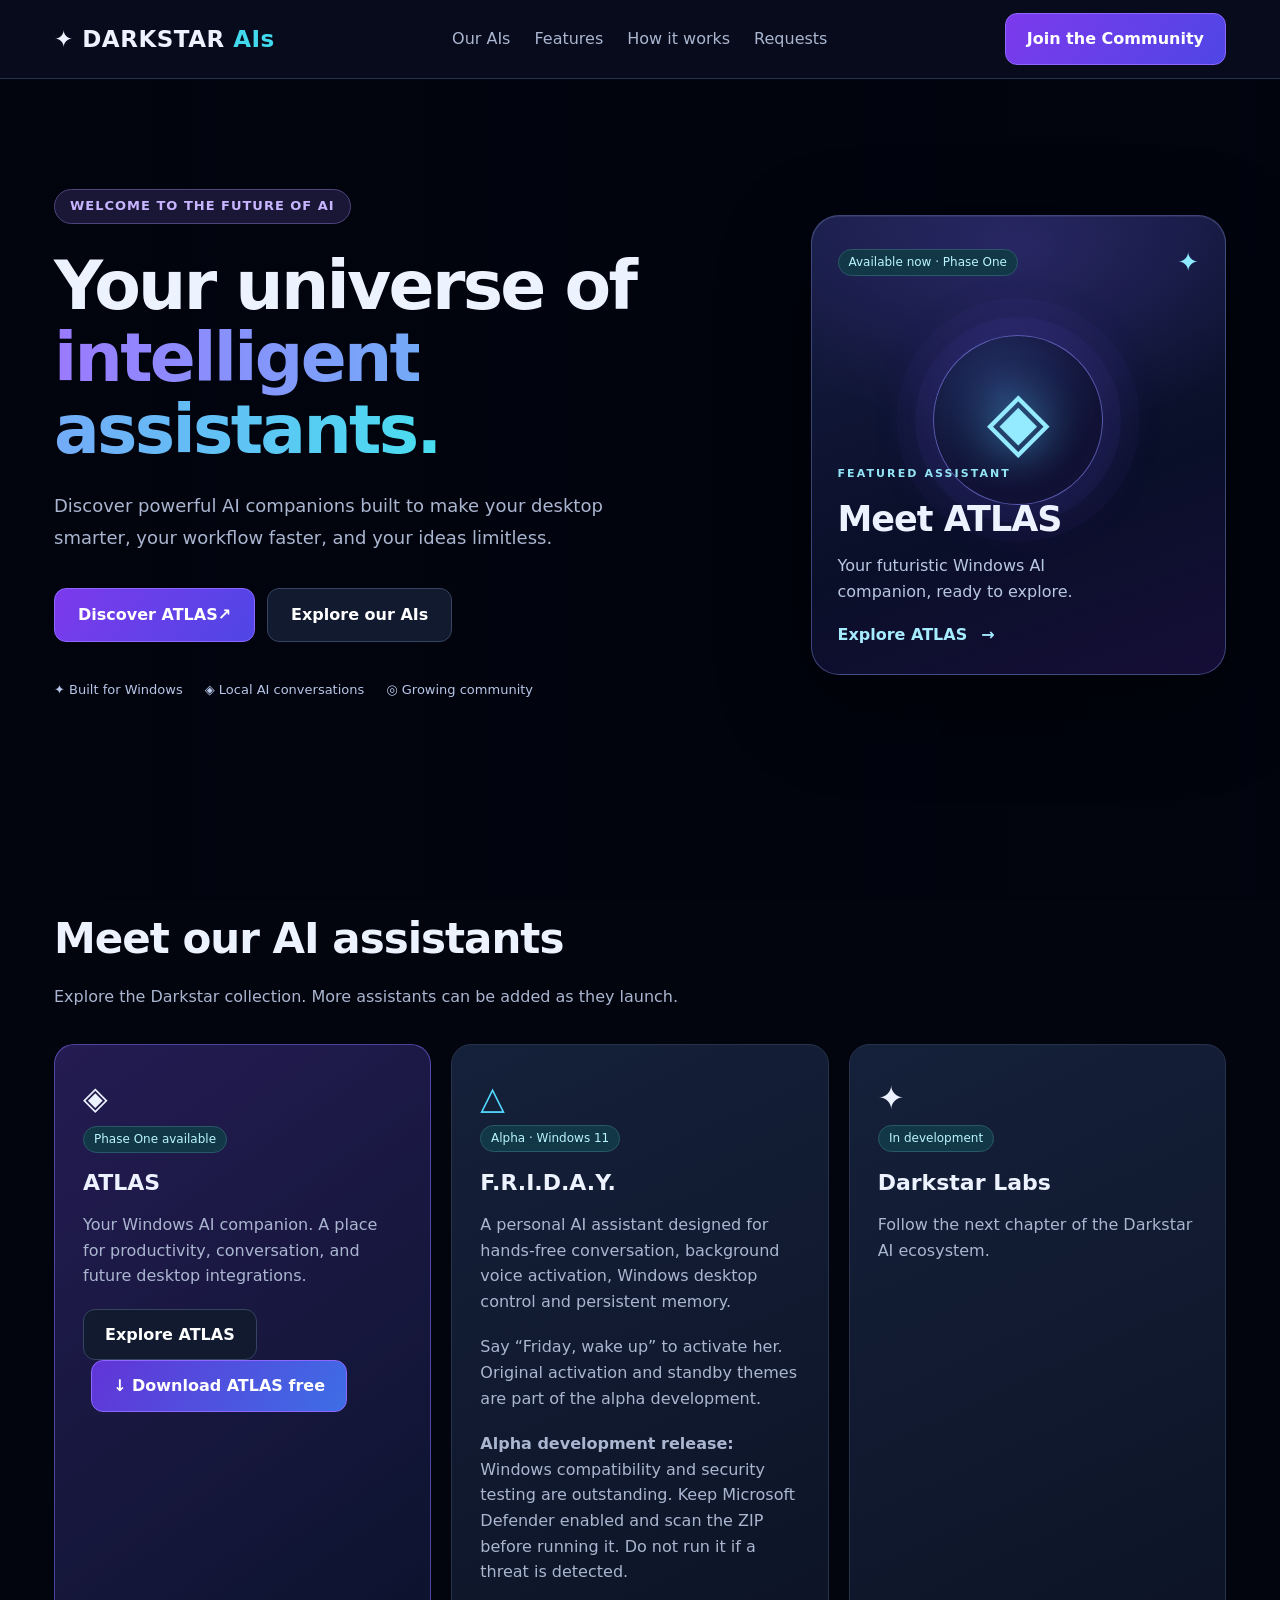
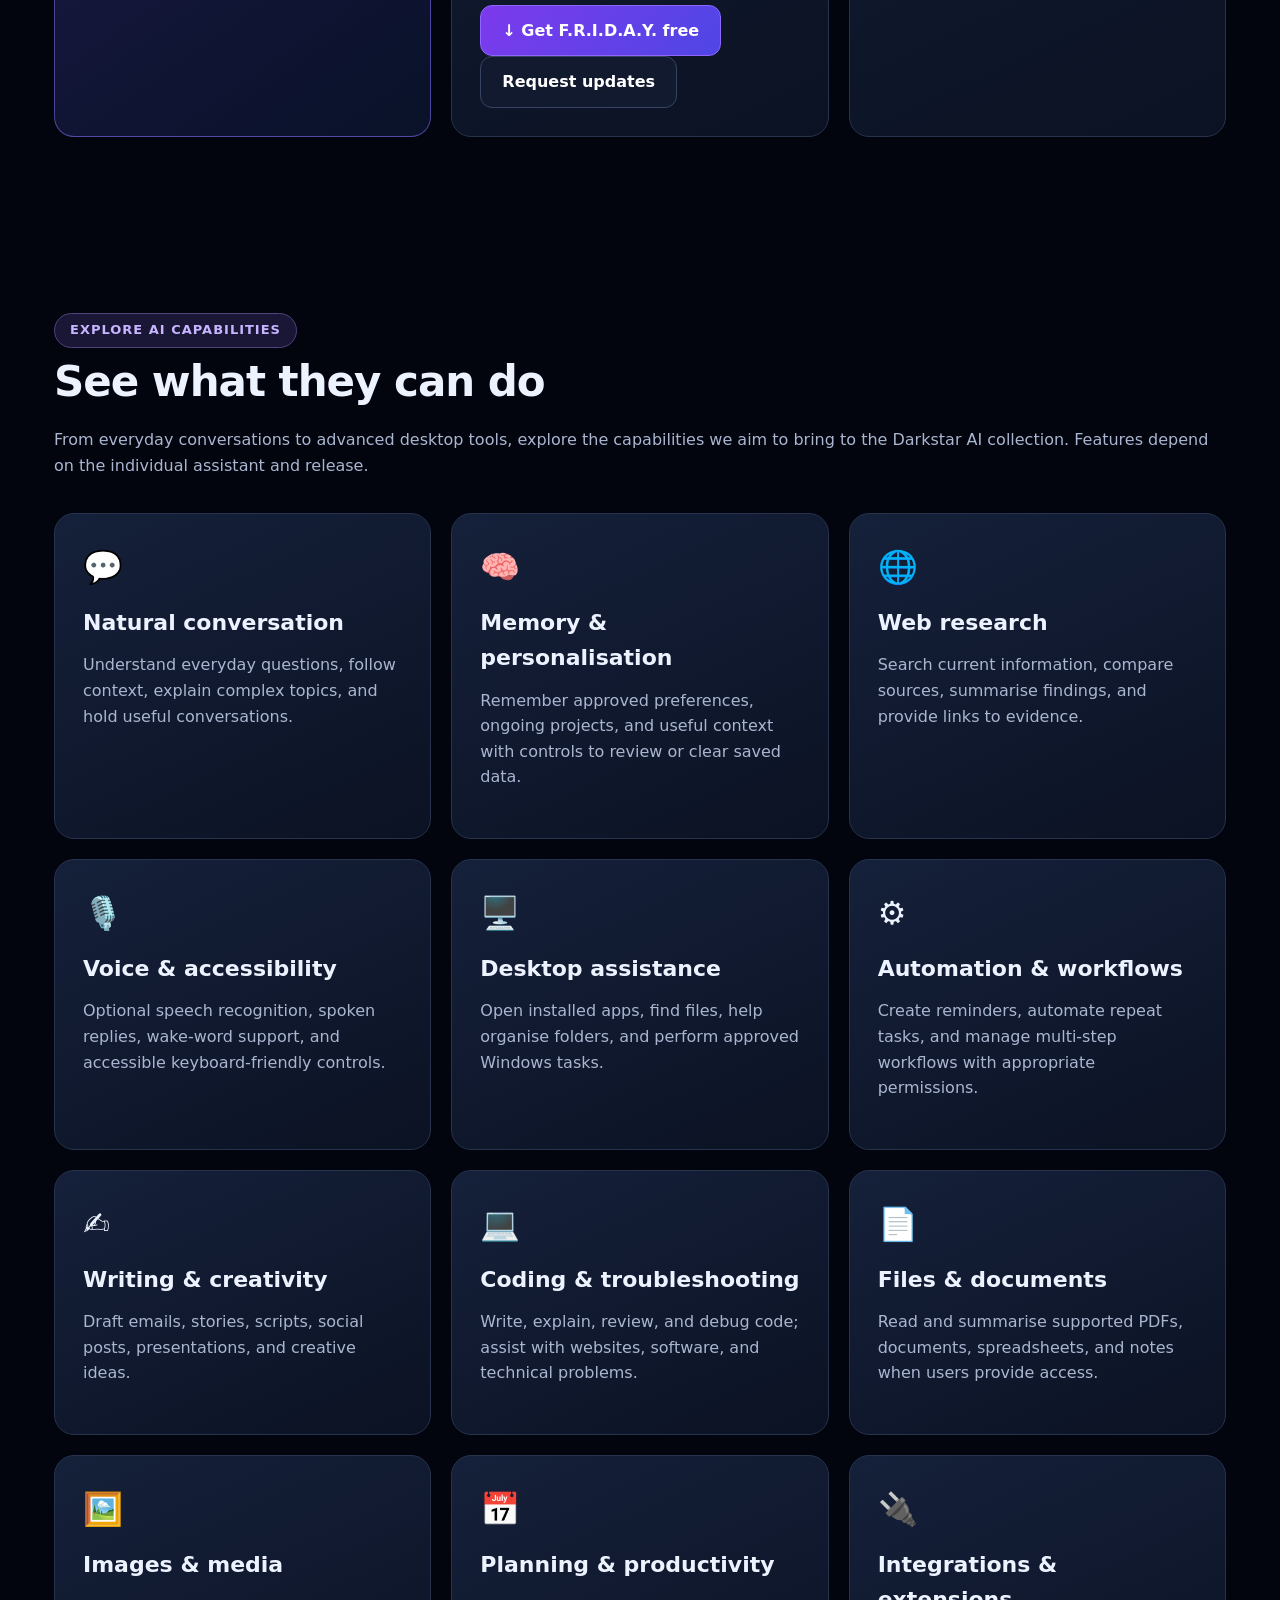
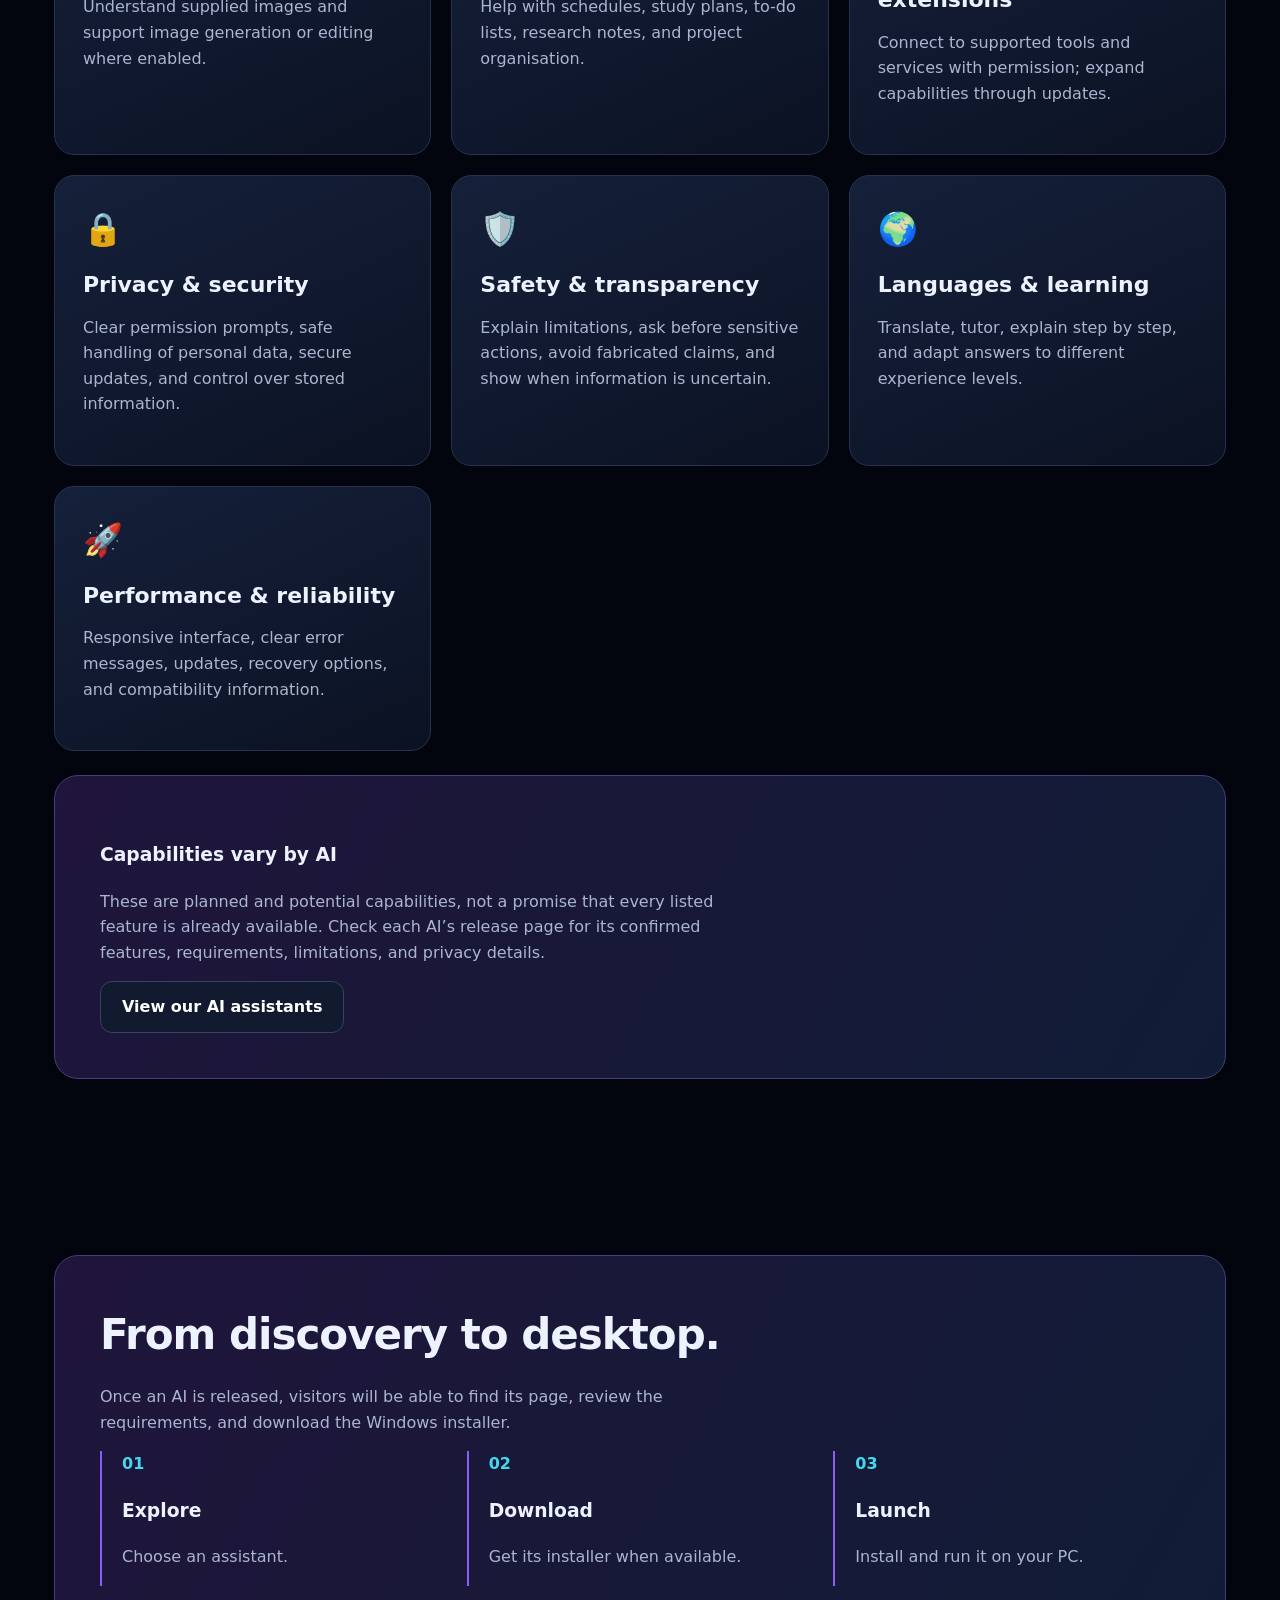
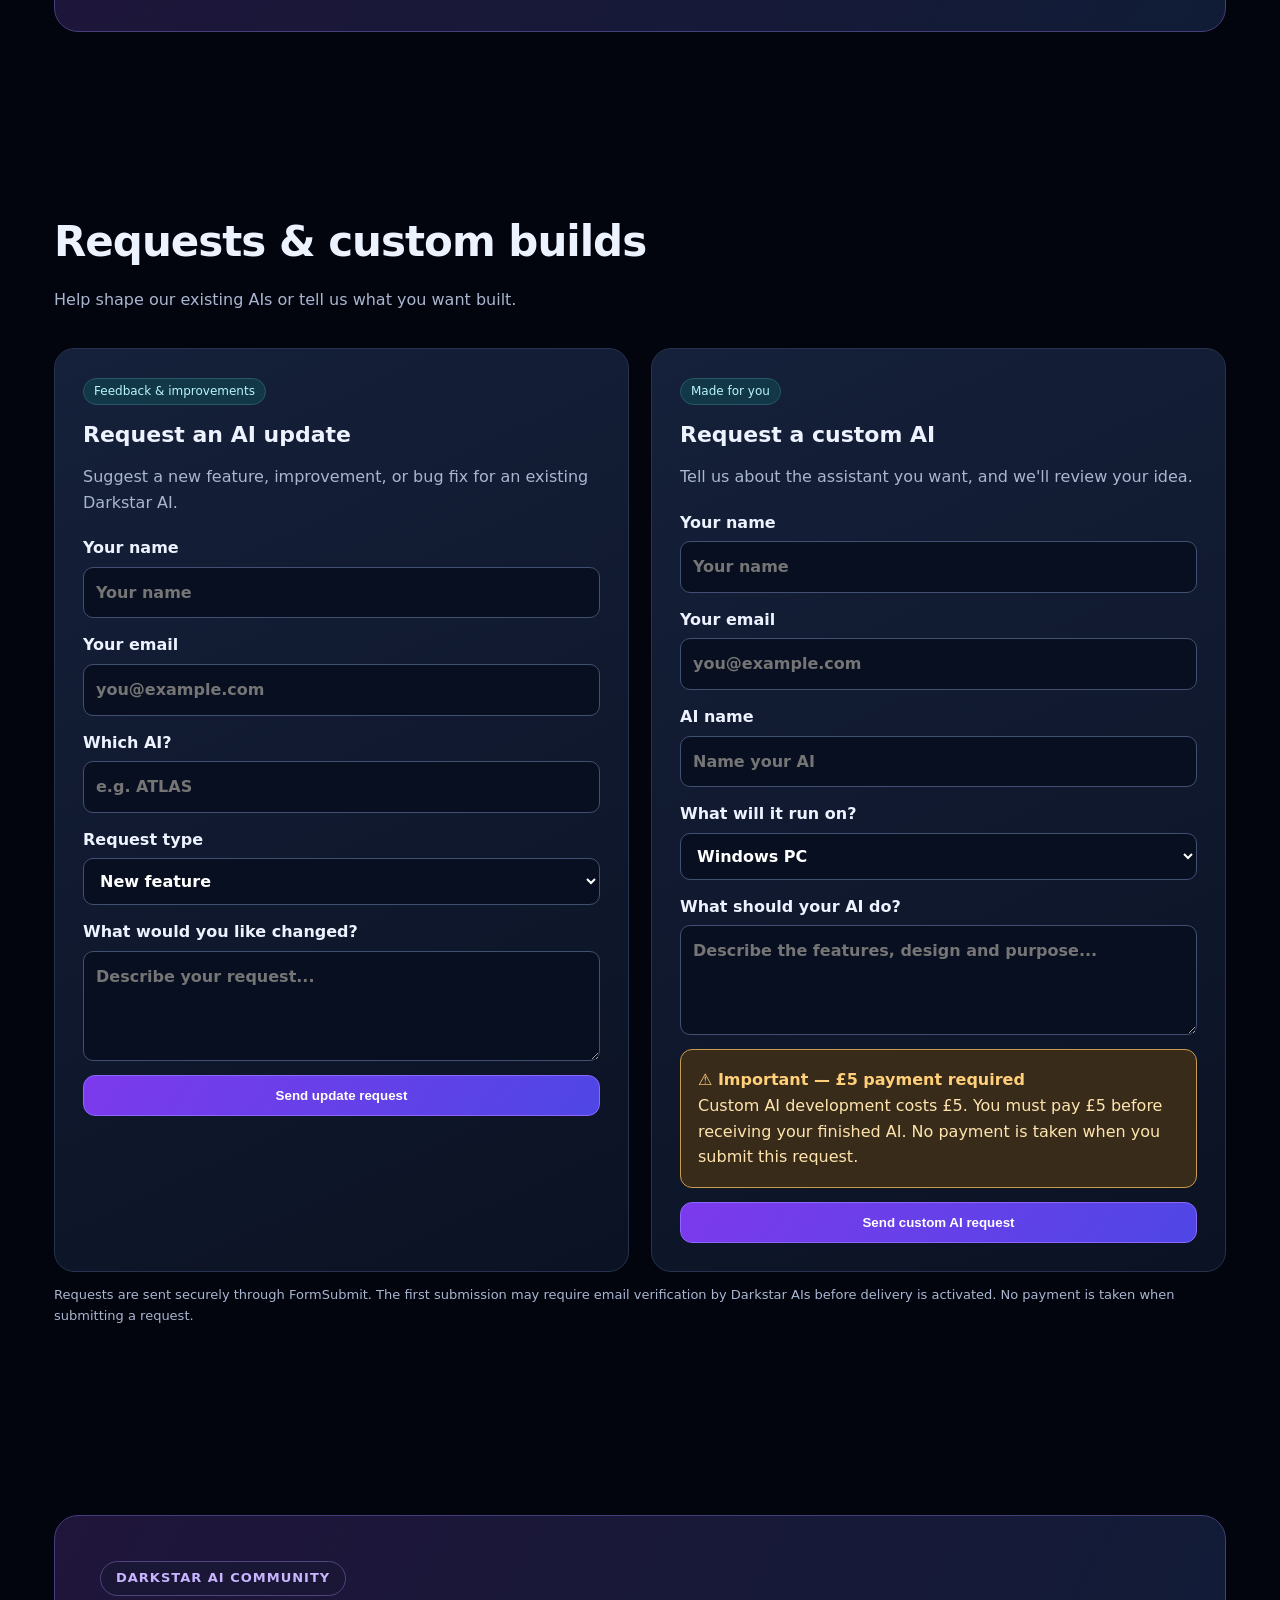
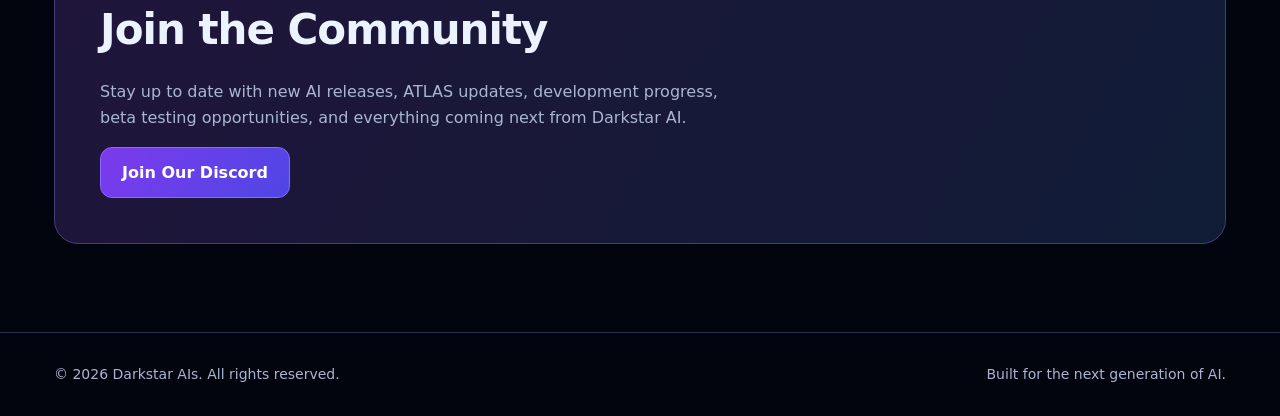
==== commit 344300c9: "Link F.R.I.D.A.Y. alpha release from website" ====
--- a/index.html
+++ b/index.html
@@ -56,7 +56,7 @@
 
 .atlas-download-link{margin-left:8px;background:linear-gradient(125deg,#6234d7,#3d6ee6)}
 @media(max-width:720px){.atlas-download-link{margin:12px 0 0}}
-</style></head><body><header><div class="wrap"><nav><a class="brand" href="#top">✦ DARKSTAR <span>AIs</span></a><div class="navlinks"><a href="#assistants">Our AIs</a><a href="#features">Features</a><a href="#how">How it works</a><a href="#requests">Requests</a></div><a class="btn" href="https://discord.gg/D59r4F8wMC" target="_blank" rel="noopener noreferrer">Join the Community</a></nav></div></header><main id="top"><div class="wrap hero"><div class="hero-copy"><span class="eyebrow">Welcome to the future of AI</span><h1>Your universe of <em>intelligent assistants.</em></h1><p class="lead">Discover powerful AI companions built to make your desktop smarter, your workflow faster, and your ideas limitless.</p><div class="actions"><a class="btn" href="/atlas.html">Discover ATLAS <span aria-hidden="true">↗</span></a><a class="btn secondary" href="#assistants">Explore our AIs</a></div><div class="hero-meta"><span>✦ Built for Windows</span><span>◈ Local AI conversations</span><span>◎ Growing community</span></div></div><aside class="hero-feature" aria-label="Featured AI assistant"><div class="feature-top"><span class="tag">Available now · Phase One</span><span class="feature-star" aria-hidden="true">✦</span></div><div class="feature-orb" aria-hidden="true"><span>◈</span></div><div class="feature-bottom"><span class="feature-label">FEATURED ASSISTANT</span><h2>Meet ATLAS</h2><p>Your futuristic Windows AI companion, ready to explore.</p><a href="/atlas.html" class="feature-link">Explore ATLAS <span aria-hidden="true">→</span></a></div></aside></div><section id="assistants"><div class="wrap"><h2>Meet our AI assistants</h2><p class="sub">Explore the Darkstar collection. More assistants can be added as they launch.</p><div class="grid"><article class="card"><div class="symbol">◈</div><span class="tag">Phase One available</span><h3>ATLAS</h3><p>Your Windows AI companion. A place for productivity, conversation, and future desktop integrations.</p><a class="btn secondary" href="/atlas.html">Explore ATLAS</a><a class="btn atlas-download-link" href="https://github.com/DarkStar-AIs/darkstar-ais/releases/download/v1.0.0/ATLAS-Setup-Windows.exe" aria-label="Download ATLAS Windows installer directly">↓ Download ATLAS free</a></article><article class="card" id="friday"><div class="symbol" aria-hidden="true" style="color:#53d9ff">△</div><span class="tag">Alpha · Windows 11</span><h3>F.R.I.D.A.Y.</h3><p>A personal AI assistant designed for hands-free conversation, background voice activation, Windows desktop control and persistent memory.</p><p>Say “Friday, wake up” to activate her. Original activation and standby themes are part of the alpha development.</p><p><strong>Public download pending security and reliability testing.</strong></p><a class="btn secondary" href="#requests">Request updates</a></article><article class="card"><div class="symbol">✦</div><span class="tag">In development</span><h3>Darkstar Labs</h3><p>Follow the next chapter of the Darkstar AI ecosystem.</p></article></div><p id="notice" role="status">ATLAS Phase One is available now. Visit the ATLAS page to download the Windows installer.</p></div></section><section id="features"><div class="wrap"><span class="eyebrow">Explore AI capabilities</span><h2>See what they can do</h2><p class="sub">From everyday conversations to advanced desktop tools, explore the capabilities we aim to bring to the Darkstar AI collection. Features depend on the individual assistant and release.</p><div class="grid"><article class="card"><div class="symbol">💬</div><h3>Natural conversation</h3><p>Understand everyday questions, follow context, explain complex topics, and hold useful conversations.</p></article><article class="card"><div class="symbol">🧠</div><h3>Memory & personalisation</h3><p>Remember approved preferences, ongoing projects, and useful context with controls to review or clear saved data.</p></article><article class="card"><div class="symbol">🌐</div><h3>Web research</h3><p>Search current information, compare sources, summarise findings, and provide links to evidence.</p></article><article class="card"><div class="symbol">🎙️</div><h3>Voice & accessibility</h3><p>Optional speech recognition, spoken replies, wake-word support, and accessible keyboard-friendly controls.</p></article><article class="card"><div class="symbol">🖥️</div><h3>Desktop assistance</h3><p>Open installed apps, find files, help organise folders, and perform approved Windows tasks.</p></article><article class="card"><div class="symbol">⚙️</div><h3>Automation & workflows</h3><p>Create reminders, automate repeat tasks, and manage multi-step workflows with appropriate permissions.</p></article><article class="card"><div class="symbol">✍️</div><h3>Writing & creativity</h3><p>Draft emails, stories, scripts, social posts, presentations, and creative ideas.</p></article><article class="card"><div class="symbol">💻</div><h3>Coding & troubleshooting</h3><p>Write, explain, review, and debug code; assist with websites, software, and technical problems.</p></article><article class="card"><div class="symbol">📄</div><h3>Files & documents</h3><p>Read and summarise supported PDFs, documents, spreadsheets, and notes when users provide access.</p></article><article class="card"><div class="symbol">🖼️</div><h3>Images & media</h3><p>Understand supplied images and support image generation or editing where enabled.</p></article><article class="card"><div class="symbol">📅</div><h3>Planning & productivity</h3><p>Help with schedules, study plans, to-do lists, research notes, and project organisation.</p></article><article class="card"><div class="symbol">🔌</div><h3>Integrations & extensions</h3><p>Connect to supported tools and services with permission; expand capabilities through updates.</p></article><article class="card"><div class="symbol">🔒</div><h3>Privacy & security</h3><p>Clear permission prompts, safe handling of personal data, secure updates, and control over stored information.</p></article><article class="card"><div class="symbol">🛡️</div><h3>Safety & transparency</h3><p>Explain limitations, ask before sensitive actions, avoid fabricated claims, and show when information is uncertain.</p></article><article class="card"><div class="symbol">🌍</div><h3>Languages & learning</h3><p>Translate, tutor, explain step by step, and adapt answers to different experience levels.</p></article><article class="card"><div class="symbol">🚀</div><h3>Performance & reliability</h3><p>Responsive interface, clear error messages, updates, recovery options, and compatibility information.</p></article></div><div class="panel" style="margin-top:24px"><h3>Capabilities vary by AI</h3><p>These are planned and potential capabilities, not a promise that every listed feature is already available. Check each AI’s release page for its confirmed features, requirements, limitations, and privacy details.</p><a class="btn secondary" href="#assistants">View our AI assistants</a></div></div></section><section id="how"><div class="wrap"><div class="panel"><h2>From discovery to desktop.</h2><p>Once an AI is released, visitors will be able to find its page, review the requirements, and download the Windows installer.</p><div class="steps"><div class="step"><b>01</b><h3>Explore</h3><p>Choose an assistant.</p></div><div class="step"><b>02</b><h3>Download</h3><p>Get its installer when available.</p></div><div class="step"><b>03</b><h3>Launch</h3><p>Install and run it on your PC.</p></div></div></div></div></section><section id="requests"><div class="wrap"><h2>Requests & custom builds</h2><p class="sub">Help shape our existing AIs or tell us what you want built.</p><div class="request-grid"><article class="card"><span class="tag">Feedback & improvements</span><h3>Request an AI update</h3><p>Suggest a new feature, improvement, or bug fix for an existing Darkstar AI.</p><form class="request-form" id="update-form" action="https://formsubmit.co/darkstars5771@gmail.com" method="POST"><input type="hidden" name="_next" value="https://darkstar-ais.github.io/darkstar-ais/"><input type="hidden" name="_subject" value="Darkstar AIs - Update Request"><input type="hidden" name="_template" value="table"><input type="hidden" name="request_category" value="AI update request"><label>Your name<input name="name" required maxlength="100" placeholder="Your name"></label><label>Your email<input name="email" type="email" required placeholder="you@example.com"></label><label>Which AI?<input name="ai" required maxlength="100" placeholder="e.g. ATLAS"></label><label>Request type<select name="type" required><option value="Feature request">New feature</option><option value="Bug report">Bug fix</option><option value="Improvement">Improvement</option></select></label><label>What would you like changed?<textarea name="details" required maxlength="4000" placeholder="Describe your request..."></textarea></label><button class="btn" type="submit">Send update request</button></form></article><article class="card"><span class="tag">Made for you</span><h3>Request a custom AI</h3><p>Tell us about the assistant you want, and we'll review your idea.</p><form class="request-form" id="custom-form" action="https://formsubmit.co/darkstars5771@gmail.com" method="POST"><input type="hidden" name="_next" value="https://darkstar-ais.github.io/darkstar-ais/"><input type="hidden" name="_subject" value="Darkstar AIs - Custom AI Request"><input type="hidden" name="_template" value="table"><input type="hidden" name="request_category" value="Custom AI request - £5 payable before delivery"><label>Your name<input name="name" required maxlength="100" placeholder="Your name"></label><label>Your email<input name="email" type="email" required placeholder="you@example.com"></label><label>AI name<input name="ai" required maxlength="100" placeholder="Name your AI"></label><label>What will it run on?<select name="platform" required><option value="Windows PC">Windows PC</option><option value="Web">Website / browser</option><option value="Other">Other / discuss with me</option></select></label><label>What should your AI do?<textarea name="details" required maxlength="4000" placeholder="Describe the features, design and purpose..."></textarea></label><div class="warning" role="note"><strong>⚠ Important — £5 payment required</strong>Custom AI development costs £5. You must pay £5 before receiving your finished AI. No payment is taken when you submit this request.</div><button class="btn" type="submit">Send custom AI request</button></form></article></div><p class="form-note" id="request-status" role="status" aria-live="polite">Requests are sent securely through FormSubmit. The first submission may require email verification by Darkstar AIs before delivery is activated. No payment is taken when submitting a request.</p></div></section><section id="community"><div class="wrap"><div class="panel"><span class="eyebrow">Darkstar AI Community</span><h2>Join the Community</h2><p>Stay up to date with new AI releases, ATLAS updates, development progress, beta testing opportunities, and everything coming next from Darkstar AI.</p><a class="btn" href="https://discord.gg/D59r4F8wMC" target="_blank" rel="noopener noreferrer">Join Our Discord</a></div></div></section></main><footer><div class="wrap footer"><span>© <span id="year"></span> Darkstar AIs. All rights reserved.</span><span>Built for the next generation of AI.</span></div></footer><script>document.getElementById('year').textContent=new Date().getFullYear();function showNotice(){document.getElementById('notice').style.display='block';document.getElementById('notice').scrollIntoView({behavior:'smooth',block:'nearest'})}
+</style></head><body><header><div class="wrap"><nav><a class="brand" href="#top">✦ DARKSTAR <span>AIs</span></a><div class="navlinks"><a href="#assistants">Our AIs</a><a href="#features">Features</a><a href="#how">How it works</a><a href="#requests">Requests</a></div><a class="btn" href="https://discord.gg/D59r4F8wMC" target="_blank" rel="noopener noreferrer">Join the Community</a></nav></div></header><main id="top"><div class="wrap hero"><div class="hero-copy"><span class="eyebrow">Welcome to the future of AI</span><h1>Your universe of <em>intelligent assistants.</em></h1><p class="lead">Discover powerful AI companions built to make your desktop smarter, your workflow faster, and your ideas limitless.</p><div class="actions"><a class="btn" href="/atlas.html">Discover ATLAS <span aria-hidden="true">↗</span></a><a class="btn secondary" href="#assistants">Explore our AIs</a></div><div class="hero-meta"><span>✦ Built for Windows</span><span>◈ Local AI conversations</span><span>◎ Growing community</span></div></div><aside class="hero-feature" aria-label="Featured AI assistant"><div class="feature-top"><span class="tag">Available now · Phase One</span><span class="feature-star" aria-hidden="true">✦</span></div><div class="feature-orb" aria-hidden="true"><span>◈</span></div><div class="feature-bottom"><span class="feature-label">FEATURED ASSISTANT</span><h2>Meet ATLAS</h2><p>Your futuristic Windows AI companion, ready to explore.</p><a href="/atlas.html" class="feature-link">Explore ATLAS <span aria-hidden="true">→</span></a></div></aside></div><section id="assistants"><div class="wrap"><h2>Meet our AI assistants</h2><p class="sub">Explore the Darkstar collection. More assistants can be added as they launch.</p><div class="grid"><article class="card"><div class="symbol">◈</div><span class="tag">Phase One available</span><h3>ATLAS</h3><p>Your Windows AI companion. A place for productivity, conversation, and future desktop integrations.</p><a class="btn secondary" href="/atlas.html">Explore ATLAS</a><a class="btn atlas-download-link" href="https://github.com/DarkStar-AIs/darkstar-ais/releases/download/v1.0.0/ATLAS-Setup-Windows.exe" aria-label="Download ATLAS Windows installer directly">↓ Download ATLAS free</a></article><article class="card" id="friday"><div class="symbol" aria-hidden="true" style="color:#53d9ff">△</div><span class="tag">Alpha · Windows 11</span><h3>F.R.I.D.A.Y.</h3><p>A personal AI assistant designed for hands-free conversation, background voice activation, Windows desktop control and persistent memory.</p><p>Say “Friday, wake up” to activate her. Original activation and standby themes are part of the alpha development.</p><p><strong>Alpha development release:</strong> Windows compatibility and security testing are outstanding. Keep Microsoft Defender enabled and scan the ZIP before running it. Do not run it if a threat is detected.</p><a class="btn" href="https://github.com/DarkStar-AIs/darkstar-ais/releases/tag/friday-alpha-1.0">↓ Get F.R.I.D.A.Y. free</a><a class="btn secondary" href="#requests">Request updates</a></article><article class="card"><div class="symbol">✦</div><span class="tag">In development</span><h3>Darkstar Labs</h3><p>Follow the next chapter of the Darkstar AI ecosystem.</p></article></div><p id="notice" role="status">ATLAS Phase One is available now. Visit the ATLAS page to download the Windows installer.</p></div></section><section id="features"><div class="wrap"><span class="eyebrow">Explore AI capabilities</span><h2>See what they can do</h2><p class="sub">From everyday conversations to advanced desktop tools, explore the capabilities we aim to bring to the Darkstar AI collection. Features depend on the individual assistant and release.</p><div class="grid"><article class="card"><div class="symbol">💬</div><h3>Natural conversation</h3><p>Understand everyday questions, follow context, explain complex topics, and hold useful conversations.</p></article><article class="card"><div class="symbol">🧠</div><h3>Memory & personalisation</h3><p>Remember approved preferences, ongoing projects, and useful context with controls to review or clear saved data.</p></article><article class="card"><div class="symbol">🌐</div><h3>Web research</h3><p>Search current information, compare sources, summarise findings, and provide links to evidence.</p></article><article class="card"><div class="symbol">🎙️</div><h3>Voice & accessibility</h3><p>Optional speech recognition, spoken replies, wake-word support, and accessible keyboard-friendly controls.</p></article><article class="card"><div class="symbol">🖥️</div><h3>Desktop assistance</h3><p>Open installed apps, find files, help organise folders, and perform approved Windows tasks.</p></article><article class="card"><div class="symbol">⚙️</div><h3>Automation & workflows</h3><p>Create reminders, automate repeat tasks, and manage multi-step workflows with appropriate permissions.</p></article><article class="card"><div class="symbol">✍️</div><h3>Writing & creativity</h3><p>Draft emails, stories, scripts, social posts, presentations, and creative ideas.</p></article><article class="card"><div class="symbol">💻</div><h3>Coding & troubleshooting</h3><p>Write, explain, review, and debug code; assist with websites, software, and technical problems.</p></article><article class="card"><div class="symbol">📄</div><h3>Files & documents</h3><p>Read and summarise supported PDFs, documents, spreadsheets, and notes when users provide access.</p></article><article class="card"><div class="symbol">🖼️</div><h3>Images & media</h3><p>Understand supplied images and support image generation or editing where enabled.</p></article><article class="card"><div class="symbol">📅</div><h3>Planning & productivity</h3><p>Help with schedules, study plans, to-do lists, research notes, and project organisation.</p></article><article class="card"><div class="symbol">🔌</div><h3>Integrations & extensions</h3><p>Connect to supported tools and services with permission; expand capabilities through updates.</p></article><article class="card"><div class="symbol">🔒</div><h3>Privacy & security</h3><p>Clear permission prompts, safe handling of personal data, secure updates, and control over stored information.</p></article><article class="card"><div class="symbol">🛡️</div><h3>Safety & transparency</h3><p>Explain limitations, ask before sensitive actions, avoid fabricated claims, and show when information is uncertain.</p></article><article class="card"><div class="symbol">🌍</div><h3>Languages & learning</h3><p>Translate, tutor, explain step by step, and adapt answers to different experience levels.</p></article><article class="card"><div class="symbol">🚀</div><h3>Performance & reliability</h3><p>Responsive interface, clear error messages, updates, recovery options, and compatibility information.</p></article></div><div class="panel" style="margin-top:24px"><h3>Capabilities vary by AI</h3><p>These are planned and potential capabilities, not a promise that every listed feature is already available. Check each AI’s release page for its confirmed features, requirements, limitations, and privacy details.</p><a class="btn secondary" href="#assistants">View our AI assistants</a></div></div></section><section id="how"><div class="wrap"><div class="panel"><h2>From discovery to desktop.</h2><p>Once an AI is released, visitors will be able to find its page, review the requirements, and download the Windows installer.</p><div class="steps"><div class="step"><b>01</b><h3>Explore</h3><p>Choose an assistant.</p></div><div class="step"><b>02</b><h3>Download</h3><p>Get its installer when available.</p></div><div class="step"><b>03</b><h3>Launch</h3><p>Install and run it on your PC.</p></div></div></div></div></section><section id="requests"><div class="wrap"><h2>Requests & custom builds</h2><p class="sub">Help shape our existing AIs or tell us what you want built.</p><div class="request-grid"><article class="card"><span class="tag">Feedback & improvements</span><h3>Request an AI update</h3><p>Suggest a new feature, improvement, or bug fix for an existing Darkstar AI.</p><form class="request-form" id="update-form" action="https://formsubmit.co/darkstars5771@gmail.com" method="POST"><input type="hidden" name="_next" value="https://darkstar-ais.github.io/darkstar-ais/"><input type="hidden" name="_subject" value="Darkstar AIs - Update Request"><input type="hidden" name="_template" value="table"><input type="hidden" name="request_category" value="AI update request"><label>Your name<input name="name" required maxlength="100" placeholder="Your name"></label><label>Your email<input name="email" type="email" required placeholder="you@example.com"></label><label>Which AI?<input name="ai" required maxlength="100" placeholder="e.g. ATLAS"></label><label>Request type<select name="type" required><option value="Feature request">New feature</option><option value="Bug report">Bug fix</option><option value="Improvement">Improvement</option></select></label><label>What would you like changed?<textarea name="details" required maxlength="4000" placeholder="Describe your request..."></textarea></label><button class="btn" type="submit">Send update request</button></form></article><article class="card"><span class="tag">Made for you</span><h3>Request a custom AI</h3><p>Tell us about the assistant you want, and we'll review your idea.</p><form class="request-form" id="custom-form" action="https://formsubmit.co/darkstars5771@gmail.com" method="POST"><input type="hidden" name="_next" value="https://darkstar-ais.github.io/darkstar-ais/"><input type="hidden" name="_subject" value="Darkstar AIs - Custom AI Request"><input type="hidden" name="_template" value="table"><input type="hidden" name="request_category" value="Custom AI request - £5 payable before delivery"><label>Your name<input name="name" required maxlength="100" placeholder="Your name"></label><label>Your email<input name="email" type="email" required placeholder="you@example.com"></label><label>AI name<input name="ai" required maxlength="100" placeholder="Name your AI"></label><label>What will it run on?<select name="platform" required><option value="Windows PC">Windows PC</option><option value="Web">Website / browser</option><option value="Other">Other / discuss with me</option></select></label><label>What should your AI do?<textarea name="details" required maxlength="4000" placeholder="Describe the features, design and purpose..."></textarea></label><div class="warning" role="note"><strong>⚠ Important — £5 payment required</strong>Custom AI development costs £5. You must pay £5 before receiving your finished AI. No payment is taken when you submit this request.</div><button class="btn" type="submit">Send custom AI request</button></form></article></div><p class="form-note" id="request-status" role="status" aria-live="polite">Requests are sent securely through FormSubmit. The first submission may require email verification by Darkstar AIs before delivery is activated. No payment is taken when submitting a request.</p></div></section><section id="community"><div class="wrap"><div class="panel"><span class="eyebrow">Darkstar AI Community</span><h2>Join the Community</h2><p>Stay up to date with new AI releases, ATLAS updates, development progress, beta testing opportunities, and everything coming next from Darkstar AI.</p><a class="btn" href="https://discord.gg/D59r4F8wMC" target="_blank" rel="noopener noreferrer">Join Our Discord</a></div></div></section></main><footer><div class="wrap footer"><span>© <span id="year"></span> Darkstar AIs. All rights reserved.</span><span>Built for the next generation of AI.</span></div></footer><script>document.getElementById('year').textContent=new Date().getFullYear();function showNotice(){document.getElementById('notice').style.display='block';document.getElementById('notice').scrollIntoView({behavior:'smooth',block:'nearest'})}
 for(const form of document.querySelectorAll('.request-form')){
   form.addEventListener('submit',async function(event){
     event.preventDefault();
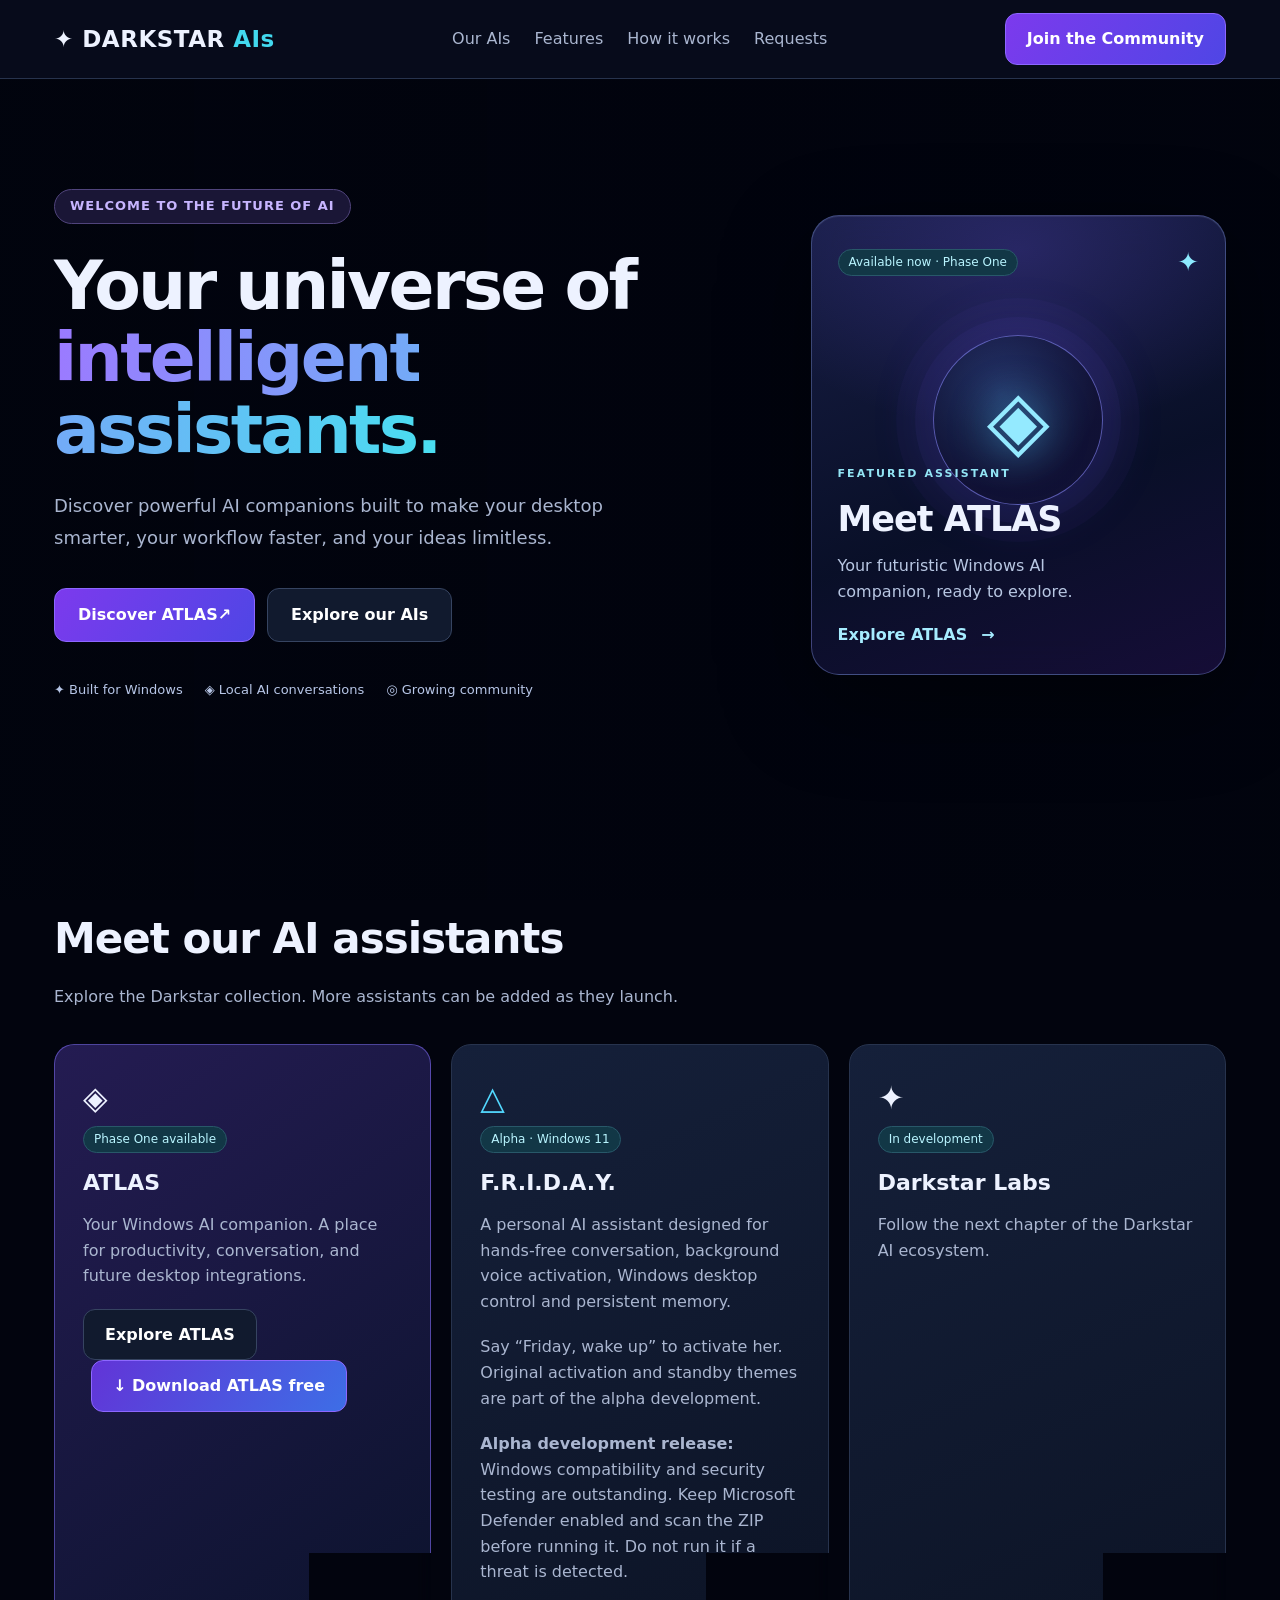
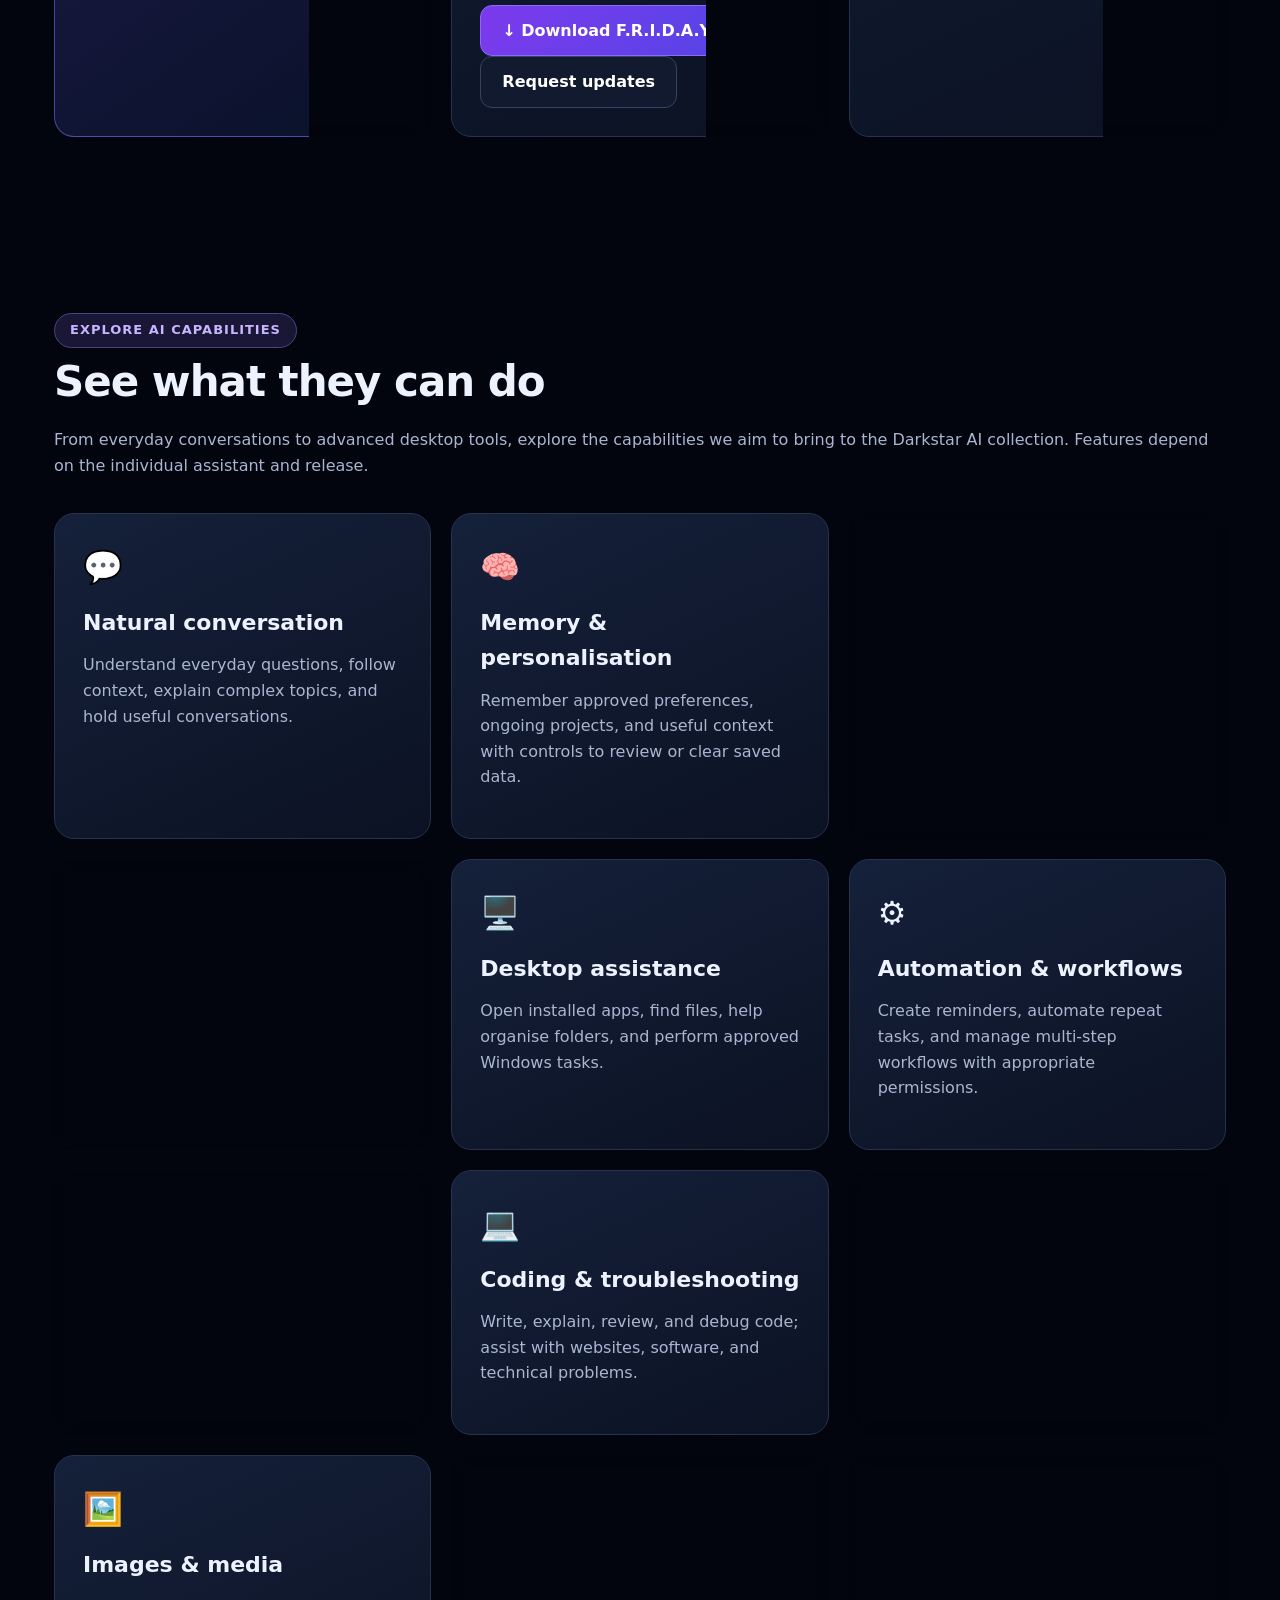
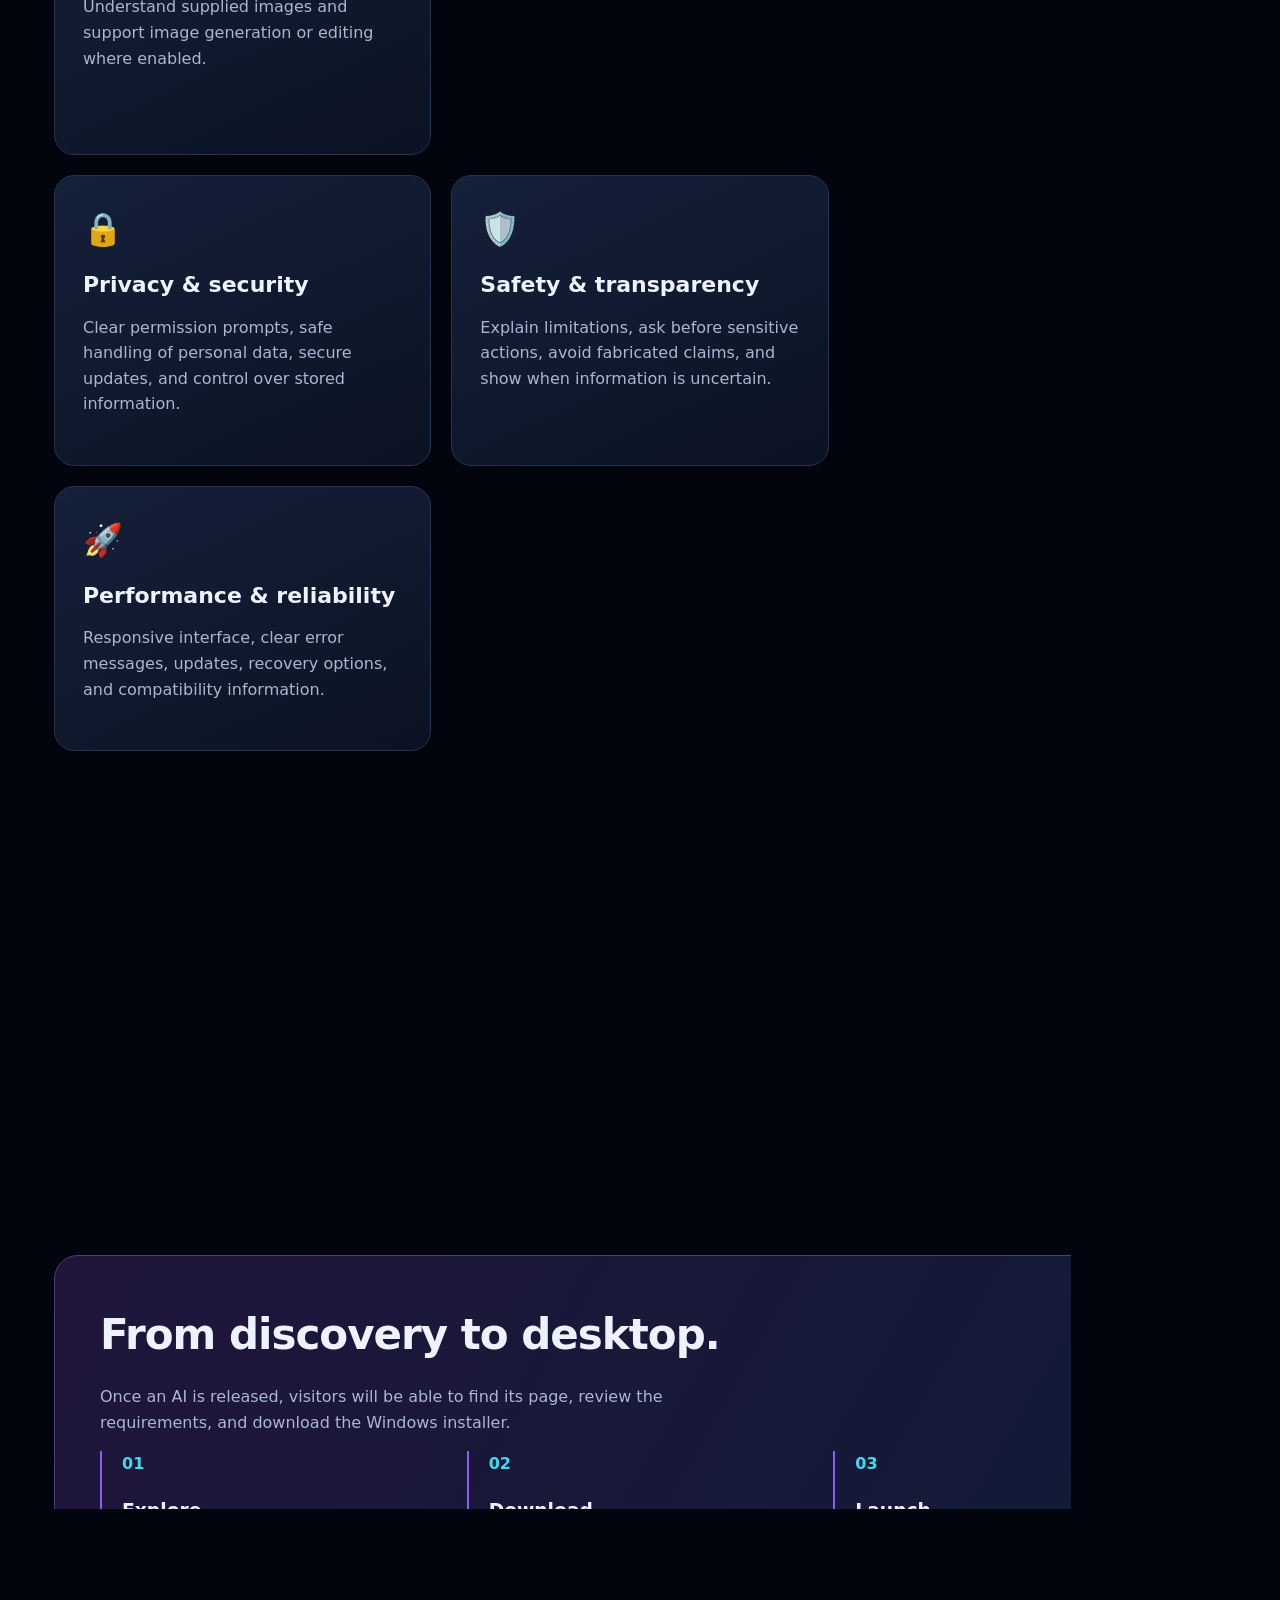
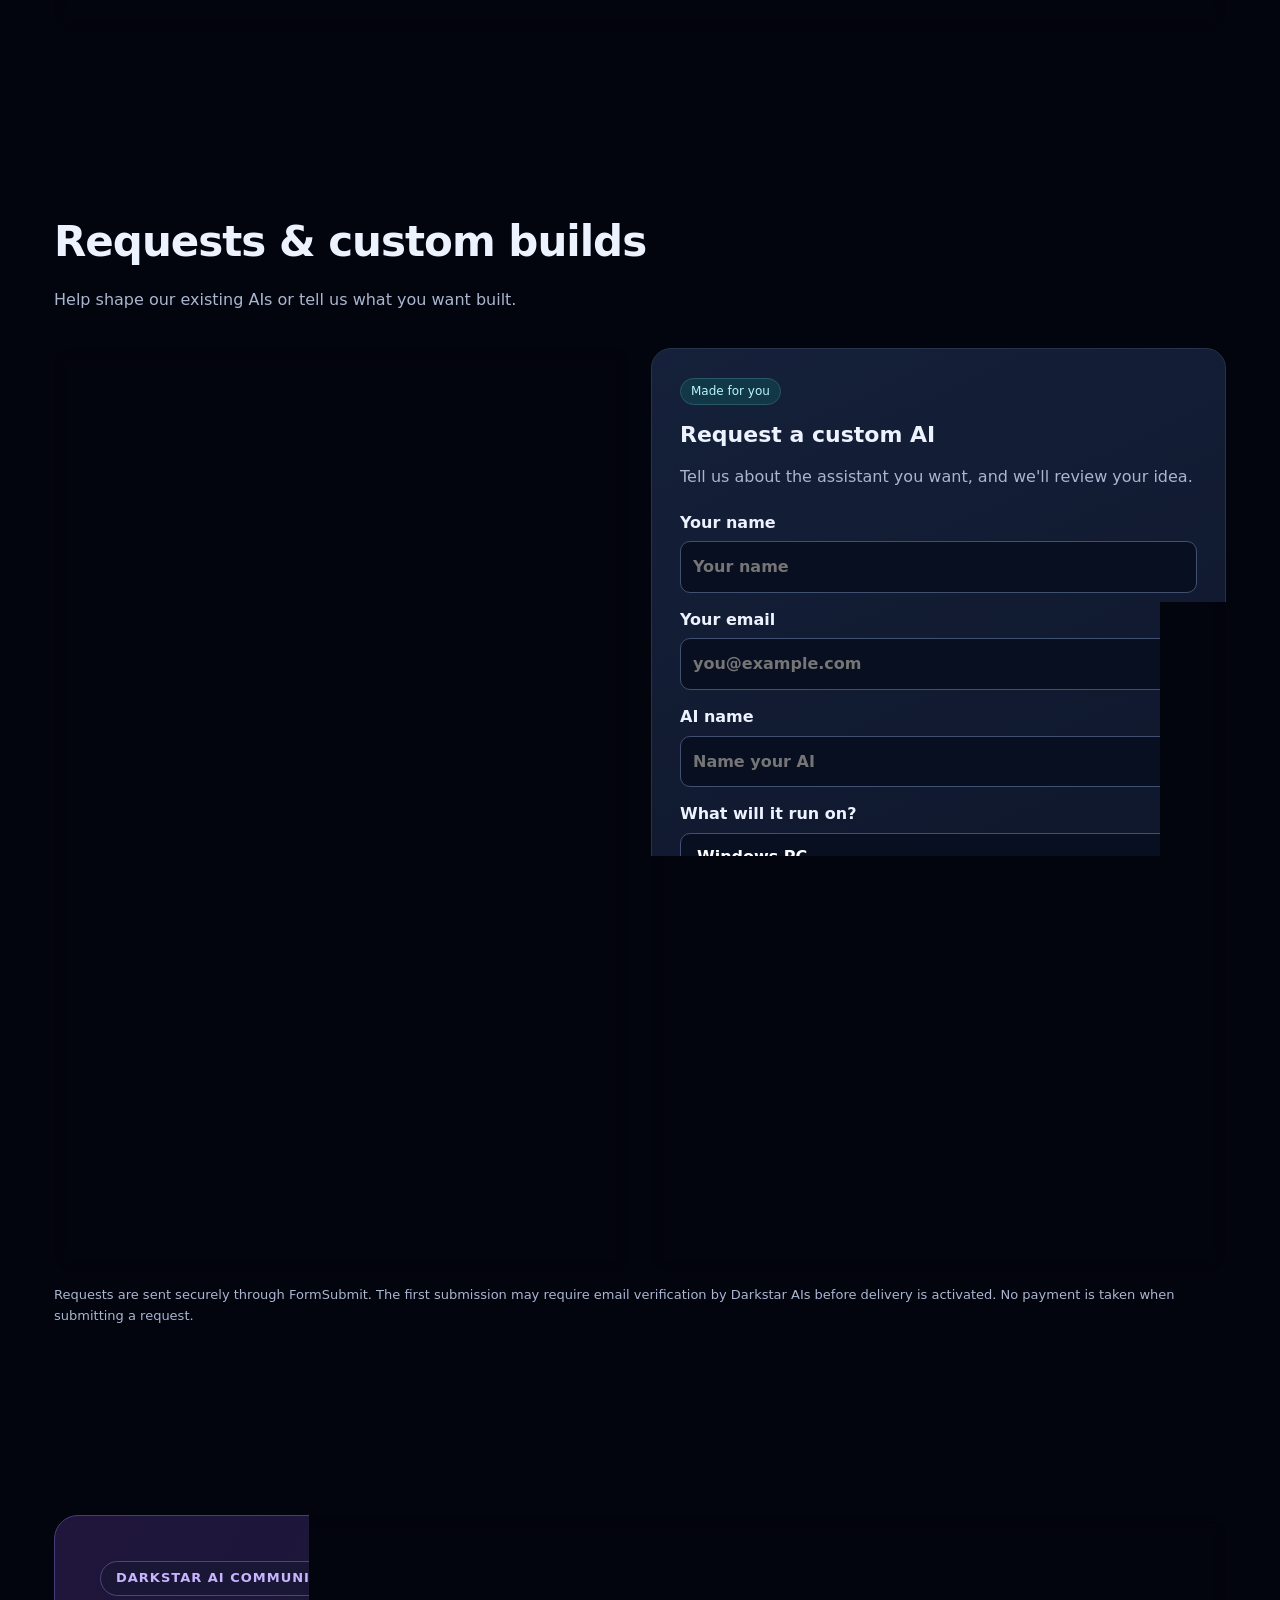
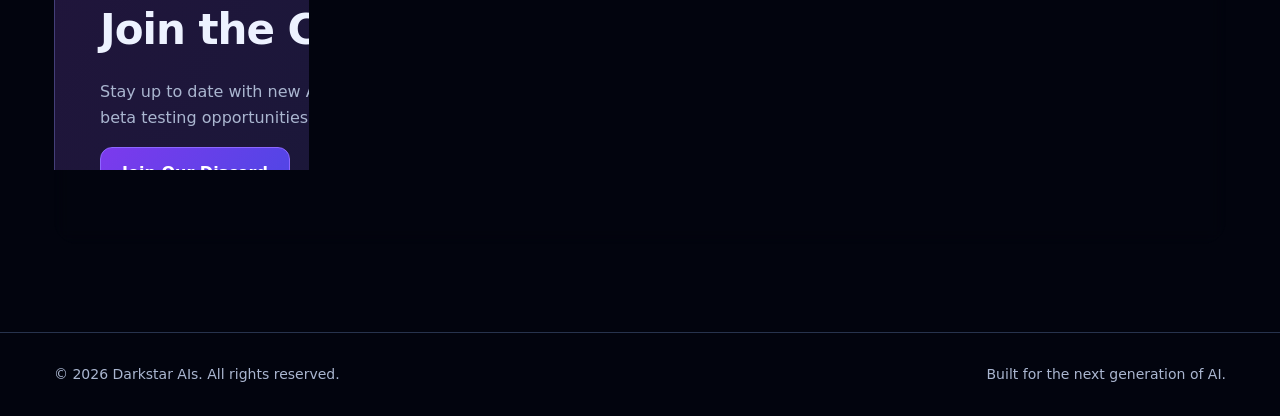
==== commit ace885af: "Use direct F.R.I.D.A.Y. ZIP download" ====
--- a/index.html
+++ b/index.html
@@ -56,7 +56,7 @@
 
 .atlas-download-link{margin-left:8px;background:linear-gradient(125deg,#6234d7,#3d6ee6)}
 @media(max-width:720px){.atlas-download-link{margin:12px 0 0}}
-</style></head><body><header><div class="wrap"><nav><a class="brand" href="#top">✦ DARKSTAR <span>AIs</span></a><div class="navlinks"><a href="#assistants">Our AIs</a><a href="#features">Features</a><a href="#how">How it works</a><a href="#requests">Requests</a></div><a class="btn" href="https://discord.gg/D59r4F8wMC" target="_blank" rel="noopener noreferrer">Join the Community</a></nav></div></header><main id="top"><div class="wrap hero"><div class="hero-copy"><span class="eyebrow">Welcome to the future of AI</span><h1>Your universe of <em>intelligent assistants.</em></h1><p class="lead">Discover powerful AI companions built to make your desktop smarter, your workflow faster, and your ideas limitless.</p><div class="actions"><a class="btn" href="/atlas.html">Discover ATLAS <span aria-hidden="true">↗</span></a><a class="btn secondary" href="#assistants">Explore our AIs</a></div><div class="hero-meta"><span>✦ Built for Windows</span><span>◈ Local AI conversations</span><span>◎ Growing community</span></div></div><aside class="hero-feature" aria-label="Featured AI assistant"><div class="feature-top"><span class="tag">Available now · Phase One</span><span class="feature-star" aria-hidden="true">✦</span></div><div class="feature-orb" aria-hidden="true"><span>◈</span></div><div class="feature-bottom"><span class="feature-label">FEATURED ASSISTANT</span><h2>Meet ATLAS</h2><p>Your futuristic Windows AI companion, ready to explore.</p><a href="/atlas.html" class="feature-link">Explore ATLAS <span aria-hidden="true">→</span></a></div></aside></div><section id="assistants"><div class="wrap"><h2>Meet our AI assistants</h2><p class="sub">Explore the Darkstar collection. More assistants can be added as they launch.</p><div class="grid"><article class="card"><div class="symbol">◈</div><span class="tag">Phase One available</span><h3>ATLAS</h3><p>Your Windows AI companion. A place for productivity, conversation, and future desktop integrations.</p><a class="btn secondary" href="/atlas.html">Explore ATLAS</a><a class="btn atlas-download-link" href="https://github.com/DarkStar-AIs/darkstar-ais/releases/download/v1.0.0/ATLAS-Setup-Windows.exe" aria-label="Download ATLAS Windows installer directly">↓ Download ATLAS free</a></article><article class="card" id="friday"><div class="symbol" aria-hidden="true" style="color:#53d9ff">△</div><span class="tag">Alpha · Windows 11</span><h3>F.R.I.D.A.Y.</h3><p>A personal AI assistant designed for hands-free conversation, background voice activation, Windows desktop control and persistent memory.</p><p>Say “Friday, wake up” to activate her. Original activation and standby themes are part of the alpha development.</p><p><strong>Alpha development release:</strong> Windows compatibility and security testing are outstanding. Keep Microsoft Defender enabled and scan the ZIP before running it. Do not run it if a threat is detected.</p><a class="btn" href="https://github.com/DarkStar-AIs/darkstar-ais/releases/tag/friday-alpha-1.0">↓ Get F.R.I.D.A.Y. free</a><a class="btn secondary" href="#requests">Request updates</a></article><article class="card"><div class="symbol">✦</div><span class="tag">In development</span><h3>Darkstar Labs</h3><p>Follow the next chapter of the Darkstar AI ecosystem.</p></article></div><p id="notice" role="status">ATLAS Phase One is available now. Visit the ATLAS page to download the Windows installer.</p></div></section><section id="features"><div class="wrap"><span class="eyebrow">Explore AI capabilities</span><h2>See what they can do</h2><p class="sub">From everyday conversations to advanced desktop tools, explore the capabilities we aim to bring to the Darkstar AI collection. Features depend on the individual assistant and release.</p><div class="grid"><article class="card"><div class="symbol">💬</div><h3>Natural conversation</h3><p>Understand everyday questions, follow context, explain complex topics, and hold useful conversations.</p></article><article class="card"><div class="symbol">🧠</div><h3>Memory & personalisation</h3><p>Remember approved preferences, ongoing projects, and useful context with controls to review or clear saved data.</p></article><article class="card"><div class="symbol">🌐</div><h3>Web research</h3><p>Search current information, compare sources, summarise findings, and provide links to evidence.</p></article><article class="card"><div class="symbol">🎙️</div><h3>Voice & accessibility</h3><p>Optional speech recognition, spoken replies, wake-word support, and accessible keyboard-friendly controls.</p></article><article class="card"><div class="symbol">🖥️</div><h3>Desktop assistance</h3><p>Open installed apps, find files, help organise folders, and perform approved Windows tasks.</p></article><article class="card"><div class="symbol">⚙️</div><h3>Automation & workflows</h3><p>Create reminders, automate repeat tasks, and manage multi-step workflows with appropriate permissions.</p></article><article class="card"><div class="symbol">✍️</div><h3>Writing & creativity</h3><p>Draft emails, stories, scripts, social posts, presentations, and creative ideas.</p></article><article class="card"><div class="symbol">💻</div><h3>Coding & troubleshooting</h3><p>Write, explain, review, and debug code; assist with websites, software, and technical problems.</p></article><article class="card"><div class="symbol">📄</div><h3>Files & documents</h3><p>Read and summarise supported PDFs, documents, spreadsheets, and notes when users provide access.</p></article><article class="card"><div class="symbol">🖼️</div><h3>Images & media</h3><p>Understand supplied images and support image generation or editing where enabled.</p></article><article class="card"><div class="symbol">📅</div><h3>Planning & productivity</h3><p>Help with schedules, study plans, to-do lists, research notes, and project organisation.</p></article><article class="card"><div class="symbol">🔌</div><h3>Integrations & extensions</h3><p>Connect to supported tools and services with permission; expand capabilities through updates.</p></article><article class="card"><div class="symbol">🔒</div><h3>Privacy & security</h3><p>Clear permission prompts, safe handling of personal data, secure updates, and control over stored information.</p></article><article class="card"><div class="symbol">🛡️</div><h3>Safety & transparency</h3><p>Explain limitations, ask before sensitive actions, avoid fabricated claims, and show when information is uncertain.</p></article><article class="card"><div class="symbol">🌍</div><h3>Languages & learning</h3><p>Translate, tutor, explain step by step, and adapt answers to different experience levels.</p></article><article class="card"><div class="symbol">🚀</div><h3>Performance & reliability</h3><p>Responsive interface, clear error messages, updates, recovery options, and compatibility information.</p></article></div><div class="panel" style="margin-top:24px"><h3>Capabilities vary by AI</h3><p>These are planned and potential capabilities, not a promise that every listed feature is already available. Check each AI’s release page for its confirmed features, requirements, limitations, and privacy details.</p><a class="btn secondary" href="#assistants">View our AI assistants</a></div></div></section><section id="how"><div class="wrap"><div class="panel"><h2>From discovery to desktop.</h2><p>Once an AI is released, visitors will be able to find its page, review the requirements, and download the Windows installer.</p><div class="steps"><div class="step"><b>01</b><h3>Explore</h3><p>Choose an assistant.</p></div><div class="step"><b>02</b><h3>Download</h3><p>Get its installer when available.</p></div><div class="step"><b>03</b><h3>Launch</h3><p>Install and run it on your PC.</p></div></div></div></div></section><section id="requests"><div class="wrap"><h2>Requests & custom builds</h2><p class="sub">Help shape our existing AIs or tell us what you want built.</p><div class="request-grid"><article class="card"><span class="tag">Feedback & improvements</span><h3>Request an AI update</h3><p>Suggest a new feature, improvement, or bug fix for an existing Darkstar AI.</p><form class="request-form" id="update-form" action="https://formsubmit.co/darkstars5771@gmail.com" method="POST"><input type="hidden" name="_next" value="https://darkstar-ais.github.io/darkstar-ais/"><input type="hidden" name="_subject" value="Darkstar AIs - Update Request"><input type="hidden" name="_template" value="table"><input type="hidden" name="request_category" value="AI update request"><label>Your name<input name="name" required maxlength="100" placeholder="Your name"></label><label>Your email<input name="email" type="email" required placeholder="you@example.com"></label><label>Which AI?<input name="ai" required maxlength="100" placeholder="e.g. ATLAS"></label><label>Request type<select name="type" required><option value="Feature request">New feature</option><option value="Bug report">Bug fix</option><option value="Improvement">Improvement</option></select></label><label>What would you like changed?<textarea name="details" required maxlength="4000" placeholder="Describe your request..."></textarea></label><button class="btn" type="submit">Send update request</button></form></article><article class="card"><span class="tag">Made for you</span><h3>Request a custom AI</h3><p>Tell us about the assistant you want, and we'll review your idea.</p><form class="request-form" id="custom-form" action="https://formsubmit.co/darkstars5771@gmail.com" method="POST"><input type="hidden" name="_next" value="https://darkstar-ais.github.io/darkstar-ais/"><input type="hidden" name="_subject" value="Darkstar AIs - Custom AI Request"><input type="hidden" name="_template" value="table"><input type="hidden" name="request_category" value="Custom AI request - £5 payable before delivery"><label>Your name<input name="name" required maxlength="100" placeholder="Your name"></label><label>Your email<input name="email" type="email" required placeholder="you@example.com"></label><label>AI name<input name="ai" required maxlength="100" placeholder="Name your AI"></label><label>What will it run on?<select name="platform" required><option value="Windows PC">Windows PC</option><option value="Web">Website / browser</option><option value="Other">Other / discuss with me</option></select></label><label>What should your AI do?<textarea name="details" required maxlength="4000" placeholder="Describe the features, design and purpose..."></textarea></label><div class="warning" role="note"><strong>⚠ Important — £5 payment required</strong>Custom AI development costs £5. You must pay £5 before receiving your finished AI. No payment is taken when you submit this request.</div><button class="btn" type="submit">Send custom AI request</button></form></article></div><p class="form-note" id="request-status" role="status" aria-live="polite">Requests are sent securely through FormSubmit. The first submission may require email verification by Darkstar AIs before delivery is activated. No payment is taken when submitting a request.</p></div></section><section id="community"><div class="wrap"><div class="panel"><span class="eyebrow">Darkstar AI Community</span><h2>Join the Community</h2><p>Stay up to date with new AI releases, ATLAS updates, development progress, beta testing opportunities, and everything coming next from Darkstar AI.</p><a class="btn" href="https://discord.gg/D59r4F8wMC" target="_blank" rel="noopener noreferrer">Join Our Discord</a></div></div></section></main><footer><div class="wrap footer"><span>© <span id="year"></span> Darkstar AIs. All rights reserved.</span><span>Built for the next generation of AI.</span></div></footer><script>document.getElementById('year').textContent=new Date().getFullYear();function showNotice(){document.getElementById('notice').style.display='block';document.getElementById('notice').scrollIntoView({behavior:'smooth',block:'nearest'})}
+</style></head><body><header><div class="wrap"><nav><a class="brand" href="#top">✦ DARKSTAR <span>AIs</span></a><div class="navlinks"><a href="#assistants">Our AIs</a><a href="#features">Features</a><a href="#how">How it works</a><a href="#requests">Requests</a></div><a class="btn" href="https://discord.gg/D59r4F8wMC" target="_blank" rel="noopener noreferrer">Join the Community</a></nav></div></header><main id="top"><div class="wrap hero"><div class="hero-copy"><span class="eyebrow">Welcome to the future of AI</span><h1>Your universe of <em>intelligent assistants.</em></h1><p class="lead">Discover powerful AI companions built to make your desktop smarter, your workflow faster, and your ideas limitless.</p><div class="actions"><a class="btn" href="/atlas.html">Discover ATLAS <span aria-hidden="true">↗</span></a><a class="btn secondary" href="#assistants">Explore our AIs</a></div><div class="hero-meta"><span>✦ Built for Windows</span><span>◈ Local AI conversations</span><span>◎ Growing community</span></div></div><aside class="hero-feature" aria-label="Featured AI assistant"><div class="feature-top"><span class="tag">Available now · Phase One</span><span class="feature-star" aria-hidden="true">✦</span></div><div class="feature-orb" aria-hidden="true"><span>◈</span></div><div class="feature-bottom"><span class="feature-label">FEATURED ASSISTANT</span><h2>Meet ATLAS</h2><p>Your futuristic Windows AI companion, ready to explore.</p><a href="/atlas.html" class="feature-link">Explore ATLAS <span aria-hidden="true">→</span></a></div></aside></div><section id="assistants"><div class="wrap"><h2>Meet our AI assistants</h2><p class="sub">Explore the Darkstar collection. More assistants can be added as they launch.</p><div class="grid"><article class="card"><div class="symbol">◈</div><span class="tag">Phase One available</span><h3>ATLAS</h3><p>Your Windows AI companion. A place for productivity, conversation, and future desktop integrations.</p><a class="btn secondary" href="/atlas.html">Explore ATLAS</a><a class="btn atlas-download-link" href="https://github.com/DarkStar-AIs/darkstar-ais/releases/download/v1.0.0/ATLAS-Setup-Windows.exe" aria-label="Download ATLAS Windows installer directly">↓ Download ATLAS free</a></article><article class="card" id="friday"><div class="symbol" aria-hidden="true" style="color:#53d9ff">△</div><span class="tag">Alpha · Windows 11</span><h3>F.R.I.D.A.Y.</h3><p>A personal AI assistant designed for hands-free conversation, background voice activation, Windows desktop control and persistent memory.</p><p>Say “Friday, wake up” to activate her. Original activation and standby themes are part of the alpha development.</p><p><strong>Alpha development release:</strong> Windows compatibility and security testing are outstanding. Keep Microsoft Defender enabled and scan the ZIP before running it. Do not run it if a threat is detected.</p><a class="btn" href="https://github.com/DarkStar-AIs/darkstar-ais/releases/download/friday-alpha-1.0/FRIDAY-Guardian-Development.1.zip">↓ Download F.R.I.D.A.Y. free</a><a class="btn secondary" href="#requests">Request updates</a></article><article class="card"><div class="symbol">✦</div><span class="tag">In development</span><h3>Darkstar Labs</h3><p>Follow the next chapter of the Darkstar AI ecosystem.</p></article></div><p id="notice" role="status">ATLAS Phase One is available now. Visit the ATLAS page to download the Windows installer.</p></div></section><section id="features"><div class="wrap"><span class="eyebrow">Explore AI capabilities</span><h2>See what they can do</h2><p class="sub">From everyday conversations to advanced desktop tools, explore the capabilities we aim to bring to the Darkstar AI collection. Features depend on the individual assistant and release.</p><div class="grid"><article class="card"><div class="symbol">💬</div><h3>Natural conversation</h3><p>Understand everyday questions, follow context, explain complex topics, and hold useful conversations.</p></article><article class="card"><div class="symbol">🧠</div><h3>Memory & personalisation</h3><p>Remember approved preferences, ongoing projects, and useful context with controls to review or clear saved data.</p></article><article class="card"><div class="symbol">🌐</div><h3>Web research</h3><p>Search current information, compare sources, summarise findings, and provide links to evidence.</p></article><article class="card"><div class="symbol">🎙️</div><h3>Voice & accessibility</h3><p>Optional speech recognition, spoken replies, wake-word support, and accessible keyboard-friendly controls.</p></article><article class="card"><div class="symbol">🖥️</div><h3>Desktop assistance</h3><p>Open installed apps, find files, help organise folders, and perform approved Windows tasks.</p></article><article class="card"><div class="symbol">⚙️</div><h3>Automation & workflows</h3><p>Create reminders, automate repeat tasks, and manage multi-step workflows with appropriate permissions.</p></article><article class="card"><div class="symbol">✍️</div><h3>Writing & creativity</h3><p>Draft emails, stories, scripts, social posts, presentations, and creative ideas.</p></article><article class="card"><div class="symbol">💻</div><h3>Coding & troubleshooting</h3><p>Write, explain, review, and debug code; assist with websites, software, and technical problems.</p></article><article class="card"><div class="symbol">📄</div><h3>Files & documents</h3><p>Read and summarise supported PDFs, documents, spreadsheets, and notes when users provide access.</p></article><article class="card"><div class="symbol">🖼️</div><h3>Images & media</h3><p>Understand supplied images and support image generation or editing where enabled.</p></article><article class="card"><div class="symbol">📅</div><h3>Planning & productivity</h3><p>Help with schedules, study plans, to-do lists, research notes, and project organisation.</p></article><article class="card"><div class="symbol">🔌</div><h3>Integrations & extensions</h3><p>Connect to supported tools and services with permission; expand capabilities through updates.</p></article><article class="card"><div class="symbol">🔒</div><h3>Privacy & security</h3><p>Clear permission prompts, safe handling of personal data, secure updates, and control over stored information.</p></article><article class="card"><div class="symbol">🛡️</div><h3>Safety & transparency</h3><p>Explain limitations, ask before sensitive actions, avoid fabricated claims, and show when information is uncertain.</p></article><article class="card"><div class="symbol">🌍</div><h3>Languages & learning</h3><p>Translate, tutor, explain step by step, and adapt answers to different experience levels.</p></article><article class="card"><div class="symbol">🚀</div><h3>Performance & reliability</h3><p>Responsive interface, clear error messages, updates, recovery options, and compatibility information.</p></article></div><div class="panel" style="margin-top:24px"><h3>Capabilities vary by AI</h3><p>These are planned and potential capabilities, not a promise that every listed feature is already available. Check each AI’s release page for its confirmed features, requirements, limitations, and privacy details.</p><a class="btn secondary" href="#assistants">View our AI assistants</a></div></div></section><section id="how"><div class="wrap"><div class="panel"><h2>From discovery to desktop.</h2><p>Once an AI is released, visitors will be able to find its page, review the requirements, and download the Windows installer.</p><div class="steps"><div class="step"><b>01</b><h3>Explore</h3><p>Choose an assistant.</p></div><div class="step"><b>02</b><h3>Download</h3><p>Get its installer when available.</p></div><div class="step"><b>03</b><h3>Launch</h3><p>Install and run it on your PC.</p></div></div></div></div></section><section id="requests"><div class="wrap"><h2>Requests & custom builds</h2><p class="sub">Help shape our existing AIs or tell us what you want built.</p><div class="request-grid"><article class="card"><span class="tag">Feedback & improvements</span><h3>Request an AI update</h3><p>Suggest a new feature, improvement, or bug fix for an existing Darkstar AI.</p><form class="request-form" id="update-form" action="https://formsubmit.co/darkstars5771@gmail.com" method="POST"><input type="hidden" name="_next" value="https://darkstar-ais.github.io/darkstar-ais/"><input type="hidden" name="_subject" value="Darkstar AIs - Update Request"><input type="hidden" name="_template" value="table"><input type="hidden" name="request_category" value="AI update request"><label>Your name<input name="name" required maxlength="100" placeholder="Your name"></label><label>Your email<input name="email" type="email" required placeholder="you@example.com"></label><label>Which AI?<input name="ai" required maxlength="100" placeholder="e.g. ATLAS"></label><label>Request type<select name="type" required><option value="Feature request">New feature</option><option value="Bug report">Bug fix</option><option value="Improvement">Improvement</option></select></label><label>What would you like changed?<textarea name="details" required maxlength="4000" placeholder="Describe your request..."></textarea></label><button class="btn" type="submit">Send update request</button></form></article><article class="card"><span class="tag">Made for you</span><h3>Request a custom AI</h3><p>Tell us about the assistant you want, and we'll review your idea.</p><form class="request-form" id="custom-form" action="https://formsubmit.co/darkstars5771@gmail.com" method="POST"><input type="hidden" name="_next" value="https://darkstar-ais.github.io/darkstar-ais/"><input type="hidden" name="_subject" value="Darkstar AIs - Custom AI Request"><input type="hidden" name="_template" value="table"><input type="hidden" name="request_category" value="Custom AI request - £5 payable before delivery"><label>Your name<input name="name" required maxlength="100" placeholder="Your name"></label><label>Your email<input name="email" type="email" required placeholder="you@example.com"></label><label>AI name<input name="ai" required maxlength="100" placeholder="Name your AI"></label><label>What will it run on?<select name="platform" required><option value="Windows PC">Windows PC</option><option value="Web">Website / browser</option><option value="Other">Other / discuss with me</option></select></label><label>What should your AI do?<textarea name="details" required maxlength="4000" placeholder="Describe the features, design and purpose..."></textarea></label><div class="warning" role="note"><strong>⚠ Important — £5 payment required</strong>Custom AI development costs £5. You must pay £5 before receiving your finished AI. No payment is taken when you submit this request.</div><button class="btn" type="submit">Send custom AI request</button></form></article></div><p class="form-note" id="request-status" role="status" aria-live="polite">Requests are sent securely through FormSubmit. The first submission may require email verification by Darkstar AIs before delivery is activated. No payment is taken when submitting a request.</p></div></section><section id="community"><div class="wrap"><div class="panel"><span class="eyebrow">Darkstar AI Community</span><h2>Join the Community</h2><p>Stay up to date with new AI releases, ATLAS updates, development progress, beta testing opportunities, and everything coming next from Darkstar AI.</p><a class="btn" href="https://discord.gg/D59r4F8wMC" target="_blank" rel="noopener noreferrer">Join Our Discord</a></div></div></section></main><footer><div class="wrap footer"><span>© <span id="year"></span> Darkstar AIs. All rights reserved.</span><span>Built for the next generation of AI.</span></div></footer><script>document.getElementById('year').textContent=new Date().getFullYear();function showNotice(){document.getElementById('notice').style.display='block';document.getElementById('notice').scrollIntoView({behavior:'smooth',block:'nearest'})}
 for(const form of document.querySelectorAll('.request-form')){
   form.addEventListener('submit',async function(event){
     event.preventDefault();
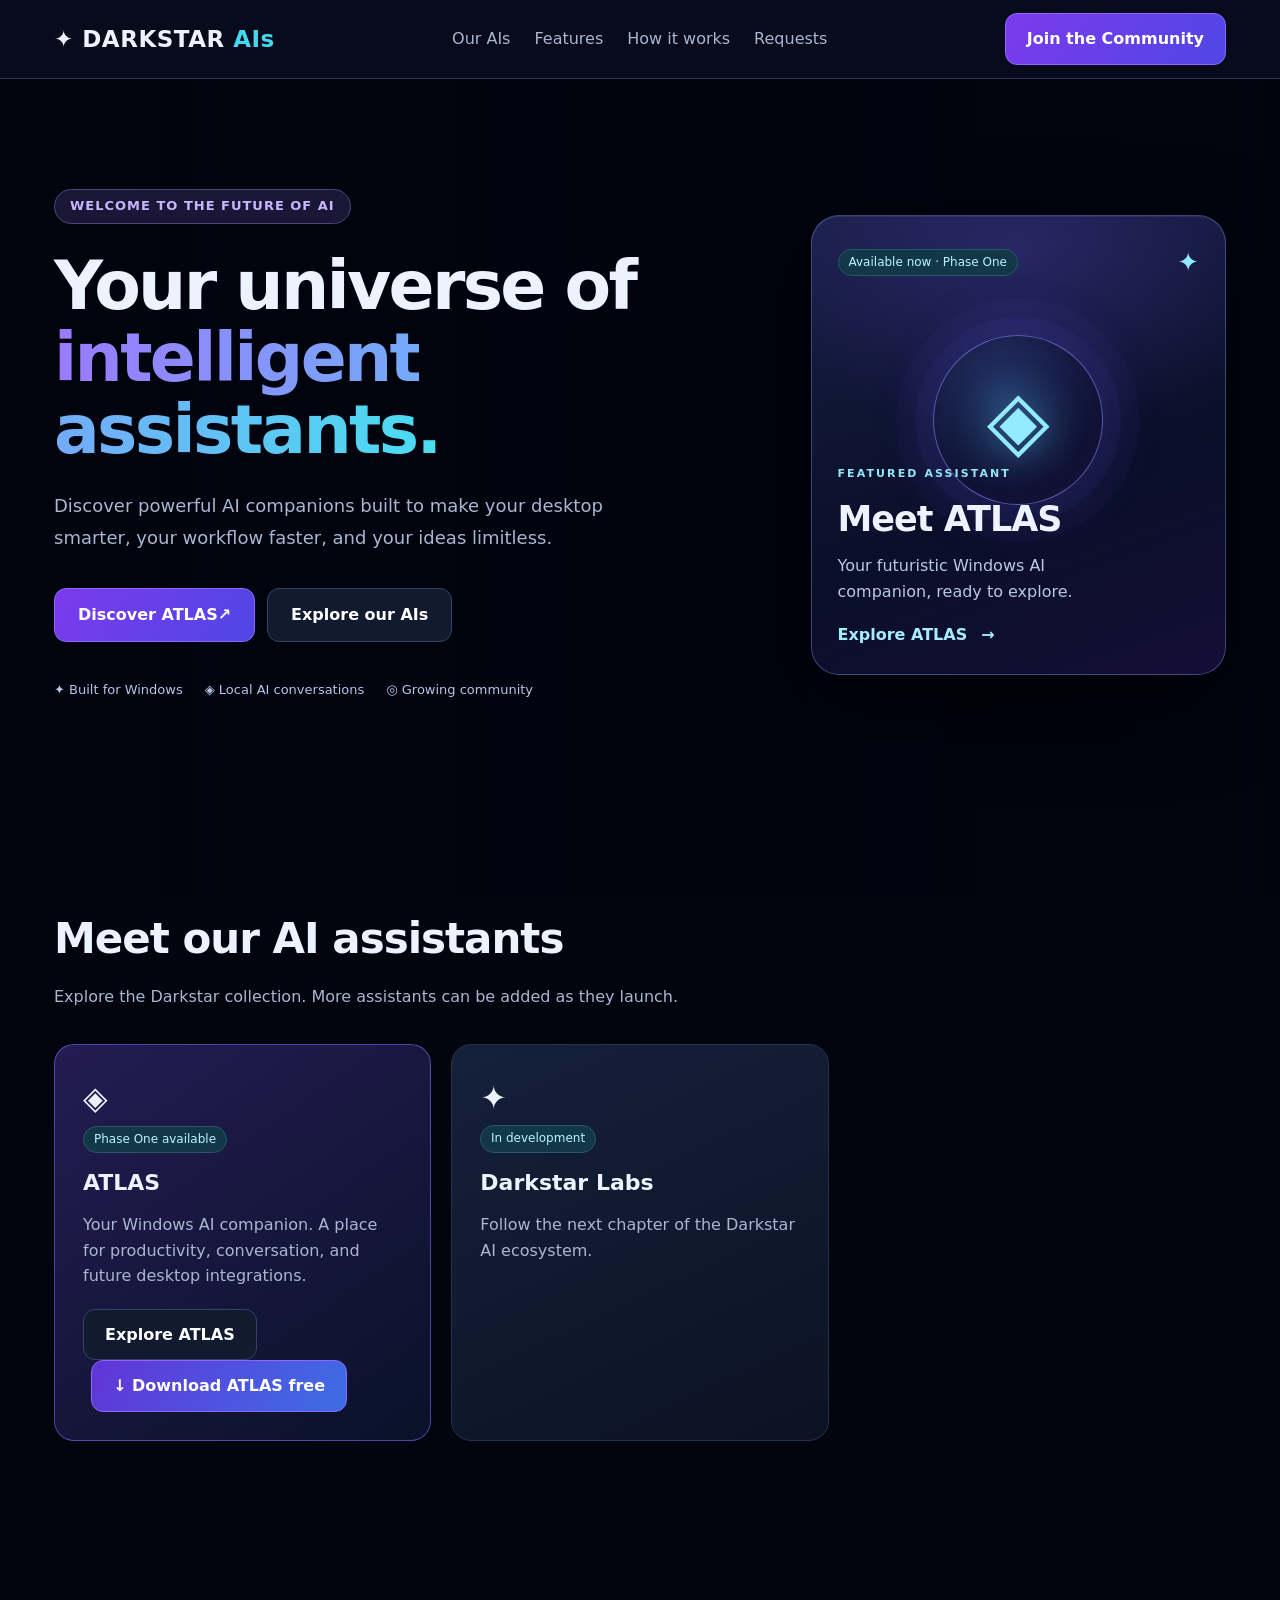
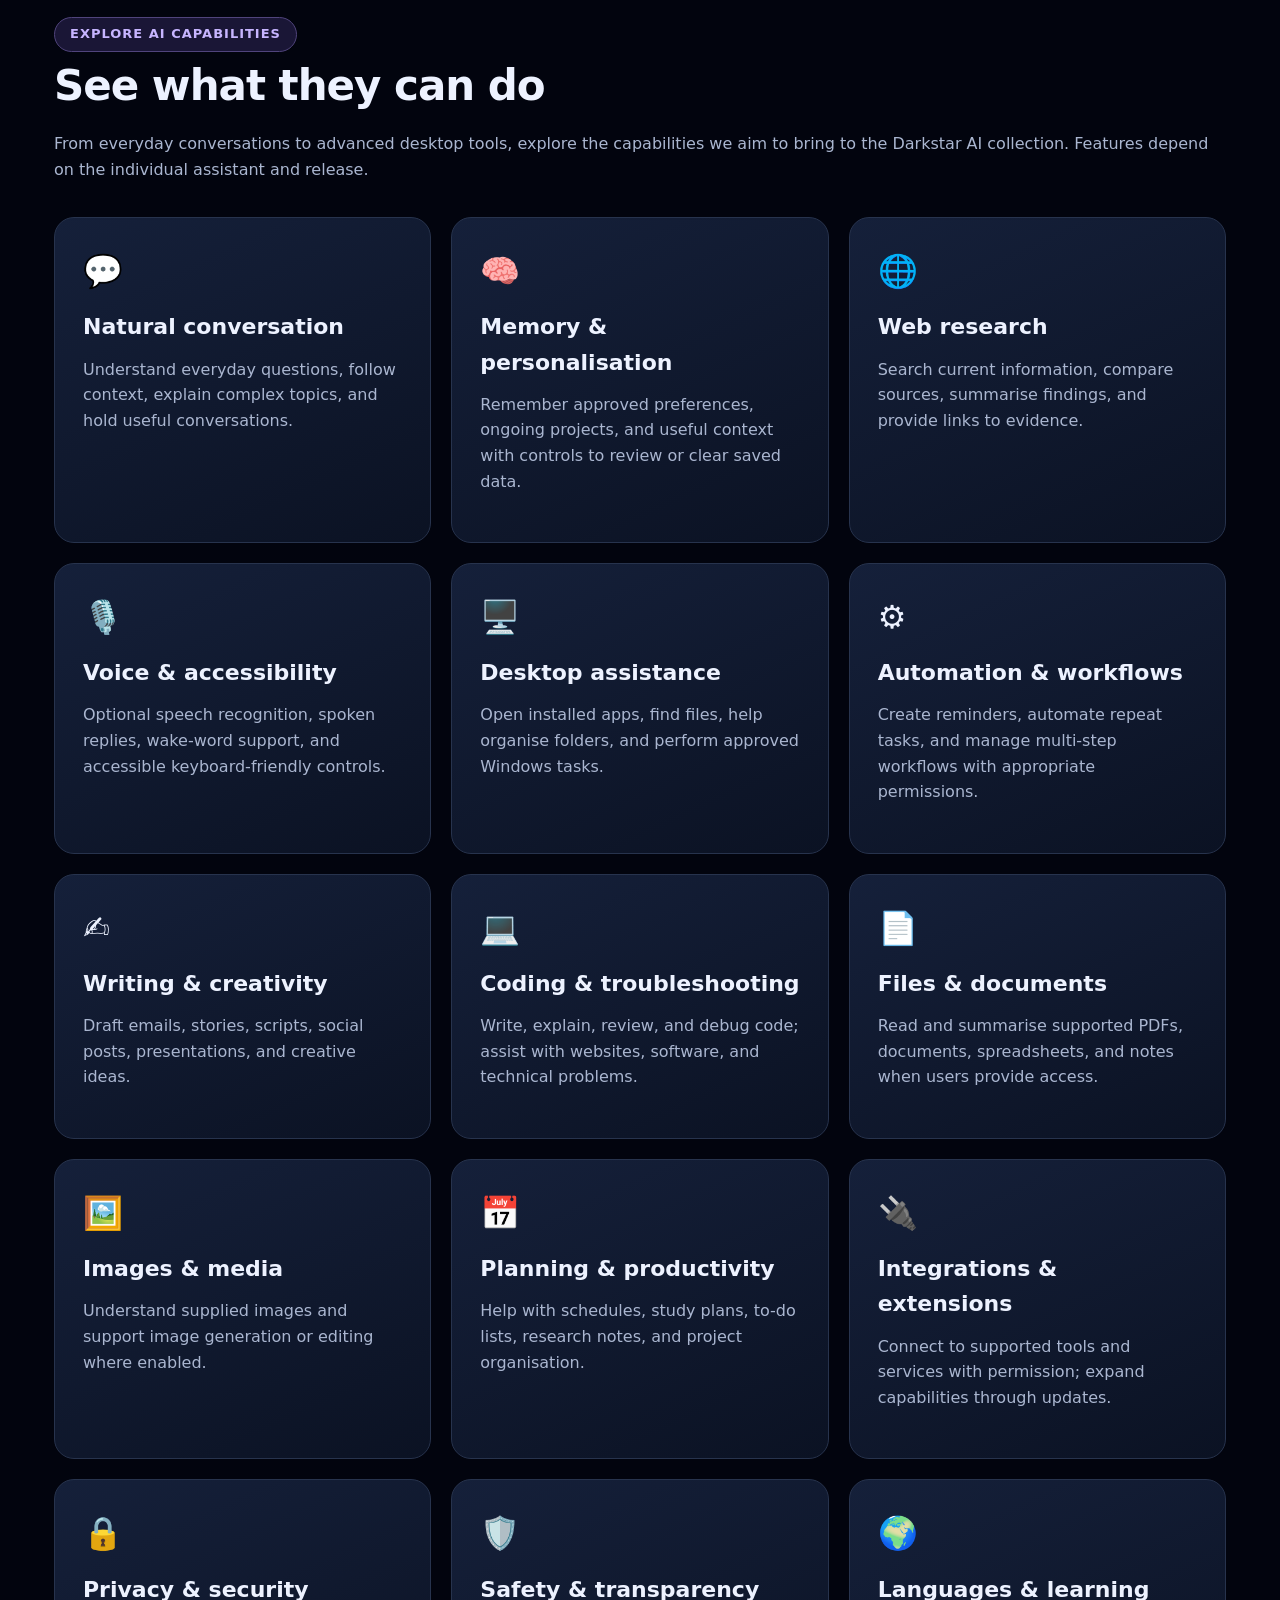
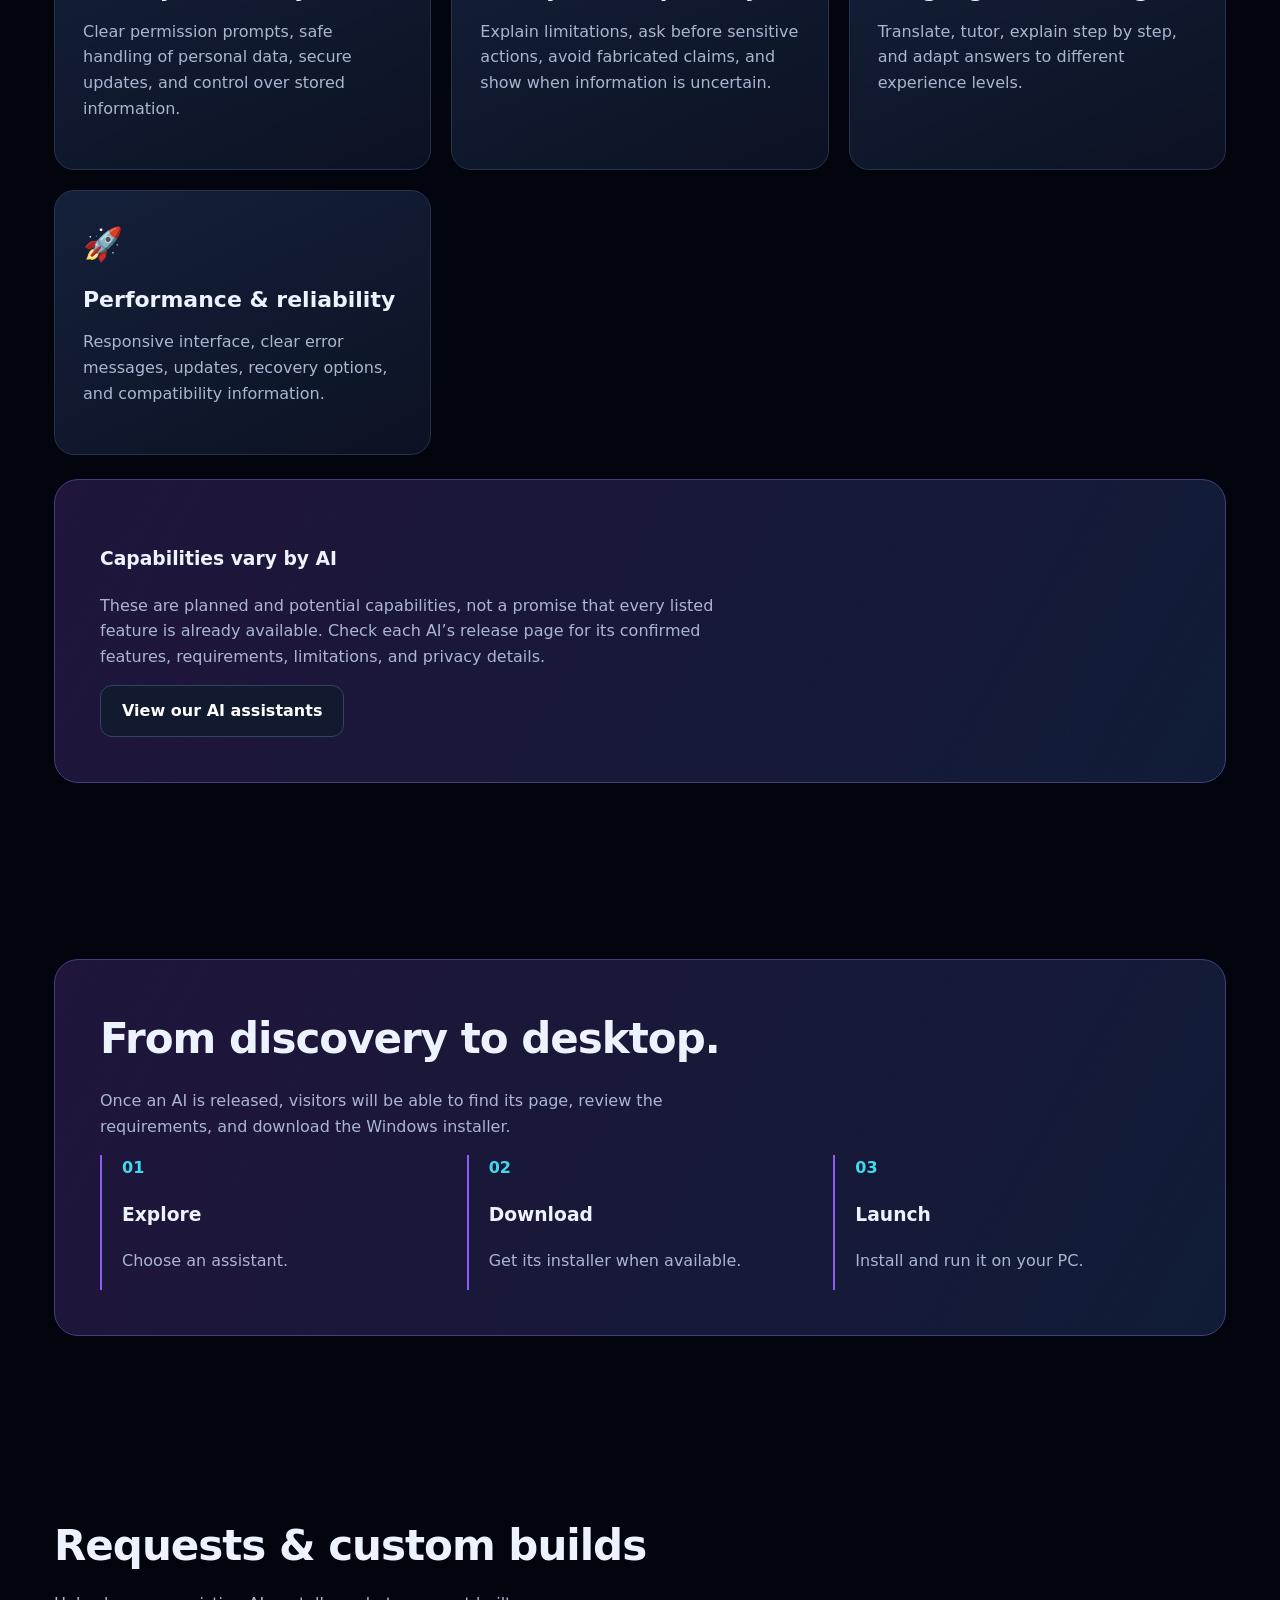
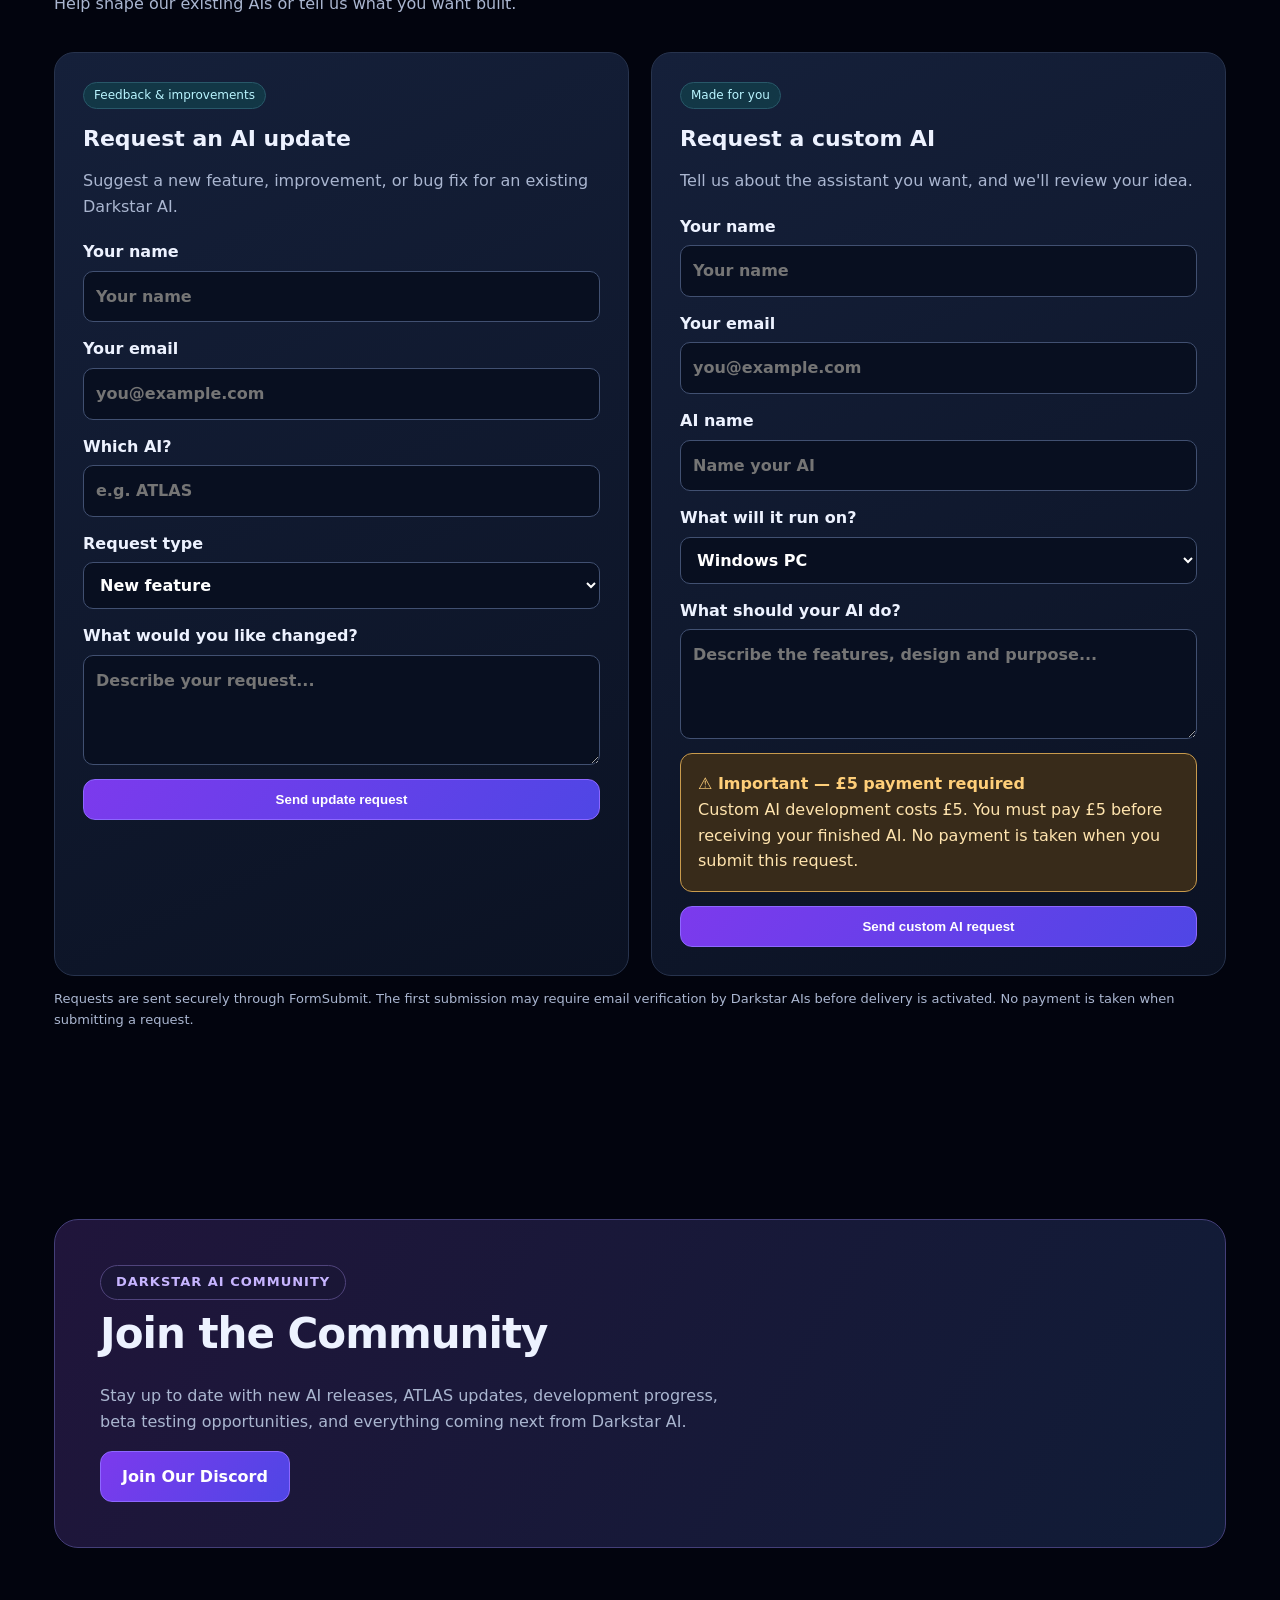
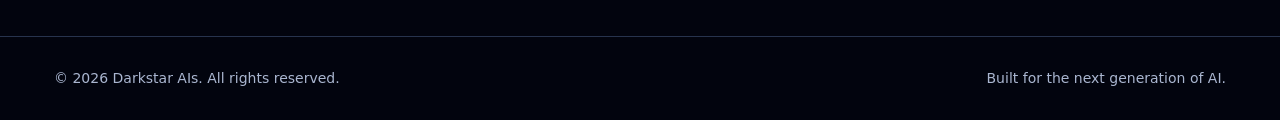
==== commit 7069e4ac: "Remove F.R.I.D.A.Y. from website" ====
--- a/index.html
+++ b/index.html
@@ -56,7 +56,7 @@
 
 .atlas-download-link{margin-left:8px;background:linear-gradient(125deg,#6234d7,#3d6ee6)}
 @media(max-width:720px){.atlas-download-link{margin:12px 0 0}}
-</style></head><body><header><div class="wrap"><nav><a class="brand" href="#top">✦ DARKSTAR <span>AIs</span></a><div class="navlinks"><a href="#assistants">Our AIs</a><a href="#features">Features</a><a href="#how">How it works</a><a href="#requests">Requests</a></div><a class="btn" href="https://discord.gg/D59r4F8wMC" target="_blank" rel="noopener noreferrer">Join the Community</a></nav></div></header><main id="top"><div class="wrap hero"><div class="hero-copy"><span class="eyebrow">Welcome to the future of AI</span><h1>Your universe of <em>intelligent assistants.</em></h1><p class="lead">Discover powerful AI companions built to make your desktop smarter, your workflow faster, and your ideas limitless.</p><div class="actions"><a class="btn" href="/atlas.html">Discover ATLAS <span aria-hidden="true">↗</span></a><a class="btn secondary" href="#assistants">Explore our AIs</a></div><div class="hero-meta"><span>✦ Built for Windows</span><span>◈ Local AI conversations</span><span>◎ Growing community</span></div></div><aside class="hero-feature" aria-label="Featured AI assistant"><div class="feature-top"><span class="tag">Available now · Phase One</span><span class="feature-star" aria-hidden="true">✦</span></div><div class="feature-orb" aria-hidden="true"><span>◈</span></div><div class="feature-bottom"><span class="feature-label">FEATURED ASSISTANT</span><h2>Meet ATLAS</h2><p>Your futuristic Windows AI companion, ready to explore.</p><a href="/atlas.html" class="feature-link">Explore ATLAS <span aria-hidden="true">→</span></a></div></aside></div><section id="assistants"><div class="wrap"><h2>Meet our AI assistants</h2><p class="sub">Explore the Darkstar collection. More assistants can be added as they launch.</p><div class="grid"><article class="card"><div class="symbol">◈</div><span class="tag">Phase One available</span><h3>ATLAS</h3><p>Your Windows AI companion. A place for productivity, conversation, and future desktop integrations.</p><a class="btn secondary" href="/atlas.html">Explore ATLAS</a><a class="btn atlas-download-link" href="https://github.com/DarkStar-AIs/darkstar-ais/releases/download/v1.0.0/ATLAS-Setup-Windows.exe" aria-label="Download ATLAS Windows installer directly">↓ Download ATLAS free</a></article><article class="card" id="friday"><div class="symbol" aria-hidden="true" style="color:#53d9ff">△</div><span class="tag">Alpha · Windows 11</span><h3>F.R.I.D.A.Y.</h3><p>A personal AI assistant designed for hands-free conversation, background voice activation, Windows desktop control and persistent memory.</p><p>Say “Friday, wake up” to activate her. Original activation and standby themes are part of the alpha development.</p><p><strong>Alpha development release:</strong> Windows compatibility and security testing are outstanding. Keep Microsoft Defender enabled and scan the ZIP before running it. Do not run it if a threat is detected.</p><a class="btn" href="https://github.com/DarkStar-AIs/darkstar-ais/releases/download/friday-alpha-1.0/FRIDAY-Guardian-Development.1.zip">↓ Download F.R.I.D.A.Y. free</a><a class="btn secondary" href="#requests">Request updates</a></article><article class="card"><div class="symbol">✦</div><span class="tag">In development</span><h3>Darkstar Labs</h3><p>Follow the next chapter of the Darkstar AI ecosystem.</p></article></div><p id="notice" role="status">ATLAS Phase One is available now. Visit the ATLAS page to download the Windows installer.</p></div></section><section id="features"><div class="wrap"><span class="eyebrow">Explore AI capabilities</span><h2>See what they can do</h2><p class="sub">From everyday conversations to advanced desktop tools, explore the capabilities we aim to bring to the Darkstar AI collection. Features depend on the individual assistant and release.</p><div class="grid"><article class="card"><div class="symbol">💬</div><h3>Natural conversation</h3><p>Understand everyday questions, follow context, explain complex topics, and hold useful conversations.</p></article><article class="card"><div class="symbol">🧠</div><h3>Memory & personalisation</h3><p>Remember approved preferences, ongoing projects, and useful context with controls to review or clear saved data.</p></article><article class="card"><div class="symbol">🌐</div><h3>Web research</h3><p>Search current information, compare sources, summarise findings, and provide links to evidence.</p></article><article class="card"><div class="symbol">🎙️</div><h3>Voice & accessibility</h3><p>Optional speech recognition, spoken replies, wake-word support, and accessible keyboard-friendly controls.</p></article><article class="card"><div class="symbol">🖥️</div><h3>Desktop assistance</h3><p>Open installed apps, find files, help organise folders, and perform approved Windows tasks.</p></article><article class="card"><div class="symbol">⚙️</div><h3>Automation & workflows</h3><p>Create reminders, automate repeat tasks, and manage multi-step workflows with appropriate permissions.</p></article><article class="card"><div class="symbol">✍️</div><h3>Writing & creativity</h3><p>Draft emails, stories, scripts, social posts, presentations, and creative ideas.</p></article><article class="card"><div class="symbol">💻</div><h3>Coding & troubleshooting</h3><p>Write, explain, review, and debug code; assist with websites, software, and technical problems.</p></article><article class="card"><div class="symbol">📄</div><h3>Files & documents</h3><p>Read and summarise supported PDFs, documents, spreadsheets, and notes when users provide access.</p></article><article class="card"><div class="symbol">🖼️</div><h3>Images & media</h3><p>Understand supplied images and support image generation or editing where enabled.</p></article><article class="card"><div class="symbol">📅</div><h3>Planning & productivity</h3><p>Help with schedules, study plans, to-do lists, research notes, and project organisation.</p></article><article class="card"><div class="symbol">🔌</div><h3>Integrations & extensions</h3><p>Connect to supported tools and services with permission; expand capabilities through updates.</p></article><article class="card"><div class="symbol">🔒</div><h3>Privacy & security</h3><p>Clear permission prompts, safe handling of personal data, secure updates, and control over stored information.</p></article><article class="card"><div class="symbol">🛡️</div><h3>Safety & transparency</h3><p>Explain limitations, ask before sensitive actions, avoid fabricated claims, and show when information is uncertain.</p></article><article class="card"><div class="symbol">🌍</div><h3>Languages & learning</h3><p>Translate, tutor, explain step by step, and adapt answers to different experience levels.</p></article><article class="card"><div class="symbol">🚀</div><h3>Performance & reliability</h3><p>Responsive interface, clear error messages, updates, recovery options, and compatibility information.</p></article></div><div class="panel" style="margin-top:24px"><h3>Capabilities vary by AI</h3><p>These are planned and potential capabilities, not a promise that every listed feature is already available. Check each AI’s release page for its confirmed features, requirements, limitations, and privacy details.</p><a class="btn secondary" href="#assistants">View our AI assistants</a></div></div></section><section id="how"><div class="wrap"><div class="panel"><h2>From discovery to desktop.</h2><p>Once an AI is released, visitors will be able to find its page, review the requirements, and download the Windows installer.</p><div class="steps"><div class="step"><b>01</b><h3>Explore</h3><p>Choose an assistant.</p></div><div class="step"><b>02</b><h3>Download</h3><p>Get its installer when available.</p></div><div class="step"><b>03</b><h3>Launch</h3><p>Install and run it on your PC.</p></div></div></div></div></section><section id="requests"><div class="wrap"><h2>Requests & custom builds</h2><p class="sub">Help shape our existing AIs or tell us what you want built.</p><div class="request-grid"><article class="card"><span class="tag">Feedback & improvements</span><h3>Request an AI update</h3><p>Suggest a new feature, improvement, or bug fix for an existing Darkstar AI.</p><form class="request-form" id="update-form" action="https://formsubmit.co/darkstars5771@gmail.com" method="POST"><input type="hidden" name="_next" value="https://darkstar-ais.github.io/darkstar-ais/"><input type="hidden" name="_subject" value="Darkstar AIs - Update Request"><input type="hidden" name="_template" value="table"><input type="hidden" name="request_category" value="AI update request"><label>Your name<input name="name" required maxlength="100" placeholder="Your name"></label><label>Your email<input name="email" type="email" required placeholder="you@example.com"></label><label>Which AI?<input name="ai" required maxlength="100" placeholder="e.g. ATLAS"></label><label>Request type<select name="type" required><option value="Feature request">New feature</option><option value="Bug report">Bug fix</option><option value="Improvement">Improvement</option></select></label><label>What would you like changed?<textarea name="details" required maxlength="4000" placeholder="Describe your request..."></textarea></label><button class="btn" type="submit">Send update request</button></form></article><article class="card"><span class="tag">Made for you</span><h3>Request a custom AI</h3><p>Tell us about the assistant you want, and we'll review your idea.</p><form class="request-form" id="custom-form" action="https://formsubmit.co/darkstars5771@gmail.com" method="POST"><input type="hidden" name="_next" value="https://darkstar-ais.github.io/darkstar-ais/"><input type="hidden" name="_subject" value="Darkstar AIs - Custom AI Request"><input type="hidden" name="_template" value="table"><input type="hidden" name="request_category" value="Custom AI request - £5 payable before delivery"><label>Your name<input name="name" required maxlength="100" placeholder="Your name"></label><label>Your email<input name="email" type="email" required placeholder="you@example.com"></label><label>AI name<input name="ai" required maxlength="100" placeholder="Name your AI"></label><label>What will it run on?<select name="platform" required><option value="Windows PC">Windows PC</option><option value="Web">Website / browser</option><option value="Other">Other / discuss with me</option></select></label><label>What should your AI do?<textarea name="details" required maxlength="4000" placeholder="Describe the features, design and purpose..."></textarea></label><div class="warning" role="note"><strong>⚠ Important — £5 payment required</strong>Custom AI development costs £5. You must pay £5 before receiving your finished AI. No payment is taken when you submit this request.</div><button class="btn" type="submit">Send custom AI request</button></form></article></div><p class="form-note" id="request-status" role="status" aria-live="polite">Requests are sent securely through FormSubmit. The first submission may require email verification by Darkstar AIs before delivery is activated. No payment is taken when submitting a request.</p></div></section><section id="community"><div class="wrap"><div class="panel"><span class="eyebrow">Darkstar AI Community</span><h2>Join the Community</h2><p>Stay up to date with new AI releases, ATLAS updates, development progress, beta testing opportunities, and everything coming next from Darkstar AI.</p><a class="btn" href="https://discord.gg/D59r4F8wMC" target="_blank" rel="noopener noreferrer">Join Our Discord</a></div></div></section></main><footer><div class="wrap footer"><span>© <span id="year"></span> Darkstar AIs. All rights reserved.</span><span>Built for the next generation of AI.</span></div></footer><script>document.getElementById('year').textContent=new Date().getFullYear();function showNotice(){document.getElementById('notice').style.display='block';document.getElementById('notice').scrollIntoView({behavior:'smooth',block:'nearest'})}
+</style></head><body><header><div class="wrap"><nav><a class="brand" href="#top">✦ DARKSTAR <span>AIs</span></a><div class="navlinks"><a href="#assistants">Our AIs</a><a href="#features">Features</a><a href="#how">How it works</a><a href="#requests">Requests</a></div><a class="btn" href="https://discord.gg/D59r4F8wMC" target="_blank" rel="noopener noreferrer">Join the Community</a></nav></div></header><main id="top"><div class="wrap hero"><div class="hero-copy"><span class="eyebrow">Welcome to the future of AI</span><h1>Your universe of <em>intelligent assistants.</em></h1><p class="lead">Discover powerful AI companions built to make your desktop smarter, your workflow faster, and your ideas limitless.</p><div class="actions"><a class="btn" href="/atlas.html">Discover ATLAS <span aria-hidden="true">↗</span></a><a class="btn secondary" href="#assistants">Explore our AIs</a></div><div class="hero-meta"><span>✦ Built for Windows</span><span>◈ Local AI conversations</span><span>◎ Growing community</span></div></div><aside class="hero-feature" aria-label="Featured AI assistant"><div class="feature-top"><span class="tag">Available now · Phase One</span><span class="feature-star" aria-hidden="true">✦</span></div><div class="feature-orb" aria-hidden="true"><span>◈</span></div><div class="feature-bottom"><span class="feature-label">FEATURED ASSISTANT</span><h2>Meet ATLAS</h2><p>Your futuristic Windows AI companion, ready to explore.</p><a href="/atlas.html" class="feature-link">Explore ATLAS <span aria-hidden="true">→</span></a></div></aside></div><section id="assistants"><div class="wrap"><h2>Meet our AI assistants</h2><p class="sub">Explore the Darkstar collection. More assistants can be added as they launch.</p><div class="grid"><article class="card"><div class="symbol">◈</div><span class="tag">Phase One available</span><h3>ATLAS</h3><p>Your Windows AI companion. A place for productivity, conversation, and future desktop integrations.</p><a class="btn secondary" href="/atlas.html">Explore ATLAS</a><a class="btn atlas-download-link" href="https://github.com/DarkStar-AIs/darkstar-ais/releases/download/v1.0.0/ATLAS-Setup-Windows.exe" aria-label="Download ATLAS Windows installer directly">↓ Download ATLAS free</a></article><article class="card"><div class="symbol">✦</div><span class="tag">In development</span><h3>Darkstar Labs</h3><p>Follow the next chapter of the Darkstar AI ecosystem.</p></article></div><p id="notice" role="status">ATLAS Phase One is available now. Visit the ATLAS page to download the Windows installer.</p></div></section><section id="features"><div class="wrap"><span class="eyebrow">Explore AI capabilities</span><h2>See what they can do</h2><p class="sub">From everyday conversations to advanced desktop tools, explore the capabilities we aim to bring to the Darkstar AI collection. Features depend on the individual assistant and release.</p><div class="grid"><article class="card"><div class="symbol">💬</div><h3>Natural conversation</h3><p>Understand everyday questions, follow context, explain complex topics, and hold useful conversations.</p></article><article class="card"><div class="symbol">🧠</div><h3>Memory & personalisation</h3><p>Remember approved preferences, ongoing projects, and useful context with controls to review or clear saved data.</p></article><article class="card"><div class="symbol">🌐</div><h3>Web research</h3><p>Search current information, compare sources, summarise findings, and provide links to evidence.</p></article><article class="card"><div class="symbol">🎙️</div><h3>Voice & accessibility</h3><p>Optional speech recognition, spoken replies, wake-word support, and accessible keyboard-friendly controls.</p></article><article class="card"><div class="symbol">🖥️</div><h3>Desktop assistance</h3><p>Open installed apps, find files, help organise folders, and perform approved Windows tasks.</p></article><article class="card"><div class="symbol">⚙️</div><h3>Automation & workflows</h3><p>Create reminders, automate repeat tasks, and manage multi-step workflows with appropriate permissions.</p></article><article class="card"><div class="symbol">✍️</div><h3>Writing & creativity</h3><p>Draft emails, stories, scripts, social posts, presentations, and creative ideas.</p></article><article class="card"><div class="symbol">💻</div><h3>Coding & troubleshooting</h3><p>Write, explain, review, and debug code; assist with websites, software, and technical problems.</p></article><article class="card"><div class="symbol">📄</div><h3>Files & documents</h3><p>Read and summarise supported PDFs, documents, spreadsheets, and notes when users provide access.</p></article><article class="card"><div class="symbol">🖼️</div><h3>Images & media</h3><p>Understand supplied images and support image generation or editing where enabled.</p></article><article class="card"><div class="symbol">📅</div><h3>Planning & productivity</h3><p>Help with schedules, study plans, to-do lists, research notes, and project organisation.</p></article><article class="card"><div class="symbol">🔌</div><h3>Integrations & extensions</h3><p>Connect to supported tools and services with permission; expand capabilities through updates.</p></article><article class="card"><div class="symbol">🔒</div><h3>Privacy & security</h3><p>Clear permission prompts, safe handling of personal data, secure updates, and control over stored information.</p></article><article class="card"><div class="symbol">🛡️</div><h3>Safety & transparency</h3><p>Explain limitations, ask before sensitive actions, avoid fabricated claims, and show when information is uncertain.</p></article><article class="card"><div class="symbol">🌍</div><h3>Languages & learning</h3><p>Translate, tutor, explain step by step, and adapt answers to different experience levels.</p></article><article class="card"><div class="symbol">🚀</div><h3>Performance & reliability</h3><p>Responsive interface, clear error messages, updates, recovery options, and compatibility information.</p></article></div><div class="panel" style="margin-top:24px"><h3>Capabilities vary by AI</h3><p>These are planned and potential capabilities, not a promise that every listed feature is already available. Check each AI’s release page for its confirmed features, requirements, limitations, and privacy details.</p><a class="btn secondary" href="#assistants">View our AI assistants</a></div></div></section><section id="how"><div class="wrap"><div class="panel"><h2>From discovery to desktop.</h2><p>Once an AI is released, visitors will be able to find its page, review the requirements, and download the Windows installer.</p><div class="steps"><div class="step"><b>01</b><h3>Explore</h3><p>Choose an assistant.</p></div><div class="step"><b>02</b><h3>Download</h3><p>Get its installer when available.</p></div><div class="step"><b>03</b><h3>Launch</h3><p>Install and run it on your PC.</p></div></div></div></div></section><section id="requests"><div class="wrap"><h2>Requests & custom builds</h2><p class="sub">Help shape our existing AIs or tell us what you want built.</p><div class="request-grid"><article class="card"><span class="tag">Feedback & improvements</span><h3>Request an AI update</h3><p>Suggest a new feature, improvement, or bug fix for an existing Darkstar AI.</p><form class="request-form" id="update-form" action="https://formsubmit.co/darkstars5771@gmail.com" method="POST"><input type="hidden" name="_next" value="https://darkstar-ais.github.io/darkstar-ais/"><input type="hidden" name="_subject" value="Darkstar AIs - Update Request"><input type="hidden" name="_template" value="table"><input type="hidden" name="request_category" value="AI update request"><label>Your name<input name="name" required maxlength="100" placeholder="Your name"></label><label>Your email<input name="email" type="email" required placeholder="you@example.com"></label><label>Which AI?<input name="ai" required maxlength="100" placeholder="e.g. ATLAS"></label><label>Request type<select name="type" required><option value="Feature request">New feature</option><option value="Bug report">Bug fix</option><option value="Improvement">Improvement</option></select></label><label>What would you like changed?<textarea name="details" required maxlength="4000" placeholder="Describe your request..."></textarea></label><button class="btn" type="submit">Send update request</button></form></article><article class="card"><span class="tag">Made for you</span><h3>Request a custom AI</h3><p>Tell us about the assistant you want, and we'll review your idea.</p><form class="request-form" id="custom-form" action="https://formsubmit.co/darkstars5771@gmail.com" method="POST"><input type="hidden" name="_next" value="https://darkstar-ais.github.io/darkstar-ais/"><input type="hidden" name="_subject" value="Darkstar AIs - Custom AI Request"><input type="hidden" name="_template" value="table"><input type="hidden" name="request_category" value="Custom AI request - £5 payable before delivery"><label>Your name<input name="name" required maxlength="100" placeholder="Your name"></label><label>Your email<input name="email" type="email" required placeholder="you@example.com"></label><label>AI name<input name="ai" required maxlength="100" placeholder="Name your AI"></label><label>What will it run on?<select name="platform" required><option value="Windows PC">Windows PC</option><option value="Web">Website / browser</option><option value="Other">Other / discuss with me</option></select></label><label>What should your AI do?<textarea name="details" required maxlength="4000" placeholder="Describe the features, design and purpose..."></textarea></label><div class="warning" role="note"><strong>⚠ Important — £5 payment required</strong>Custom AI development costs £5. You must pay £5 before receiving your finished AI. No payment is taken when you submit this request.</div><button class="btn" type="submit">Send custom AI request</button></form></article></div><p class="form-note" id="request-status" role="status" aria-live="polite">Requests are sent securely through FormSubmit. The first submission may require email verification by Darkstar AIs before delivery is activated. No payment is taken when submitting a request.</p></div></section><section id="community"><div class="wrap"><div class="panel"><span class="eyebrow">Darkstar AI Community</span><h2>Join the Community</h2><p>Stay up to date with new AI releases, ATLAS updates, development progress, beta testing opportunities, and everything coming next from Darkstar AI.</p><a class="btn" href="https://discord.gg/D59r4F8wMC" target="_blank" rel="noopener noreferrer">Join Our Discord</a></div></div></section></main><footer><div class="wrap footer"><span>© <span id="year"></span> Darkstar AIs. All rights reserved.</span><span>Built for the next generation of AI.</span></div></footer><script>document.getElementById('year').textContent=new Date().getFullYear();function showNotice(){document.getElementById('notice').style.display='block';document.getElementById('notice').scrollIntoView({behavior:'smooth',block:'nearest'})}
 for(const form of document.querySelectorAll('.request-form')){
   form.addEventListener('submit',async function(event){
     event.preventDefault();
